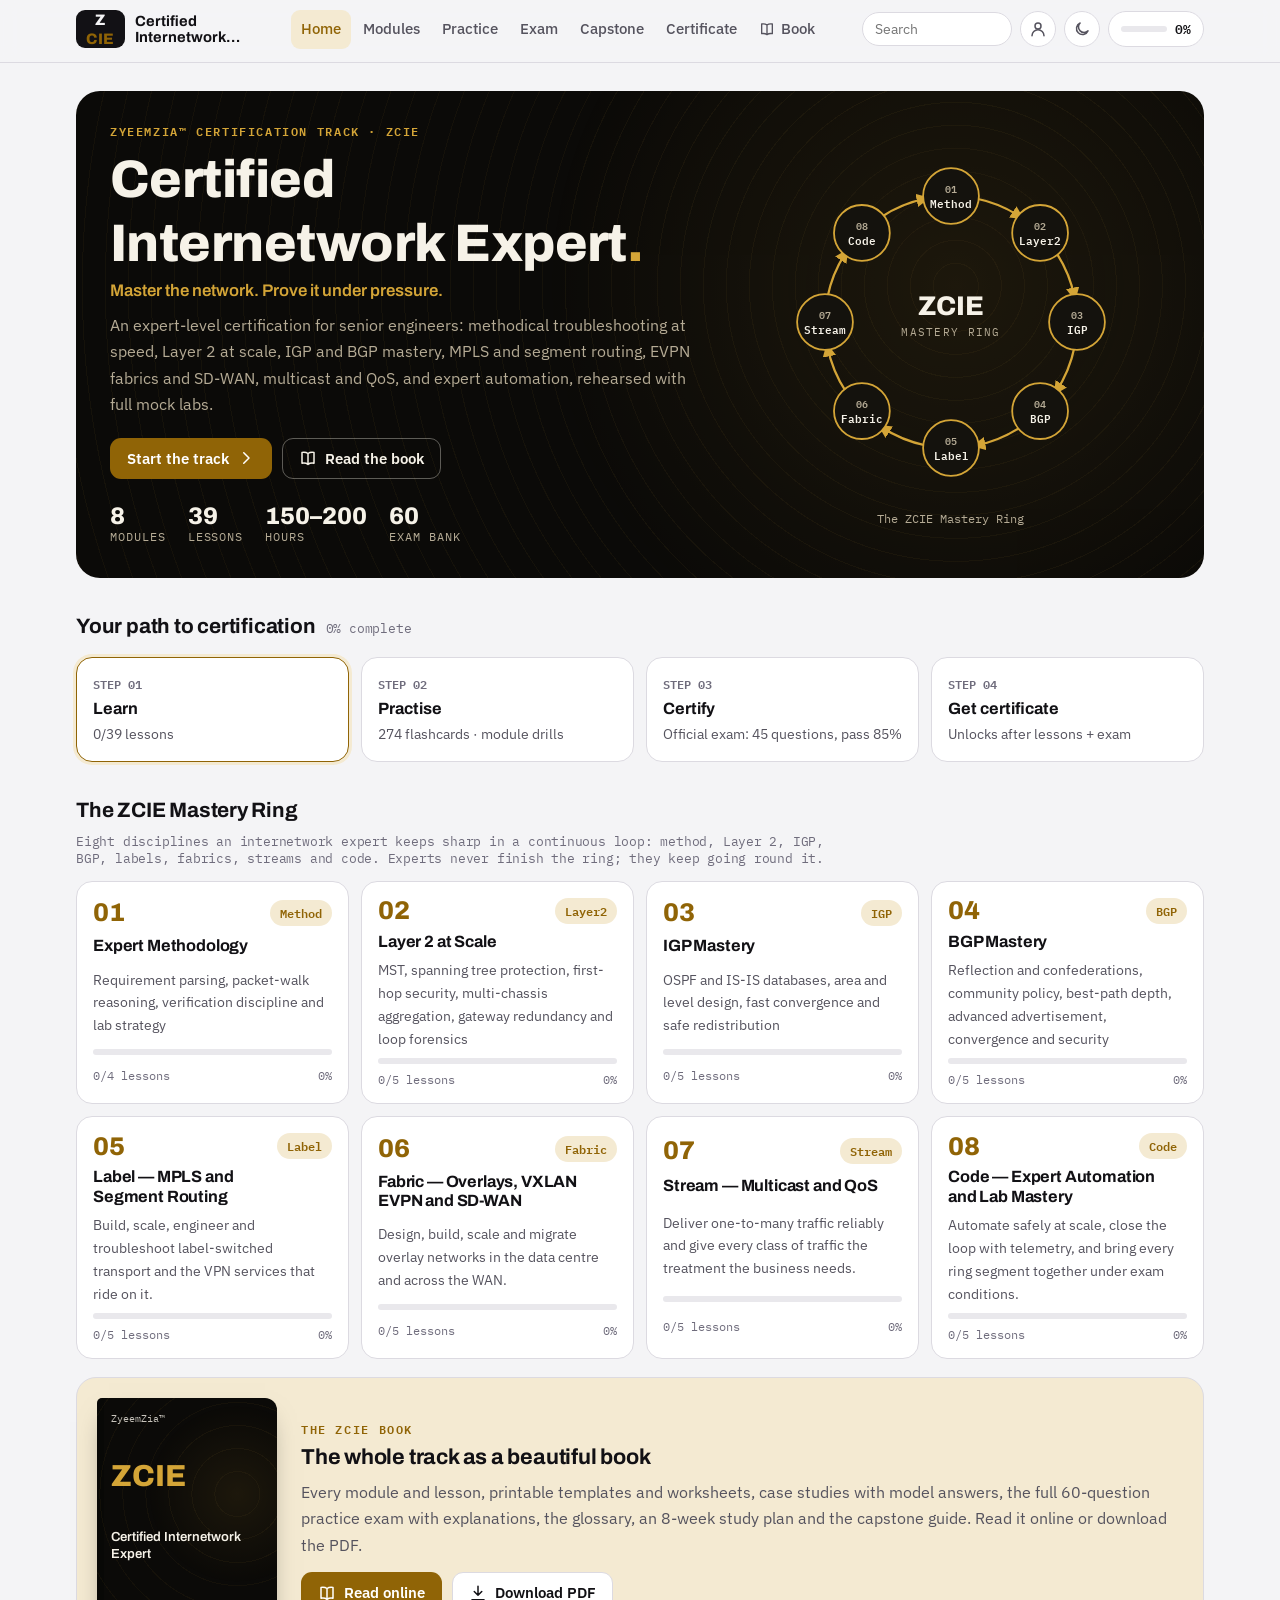
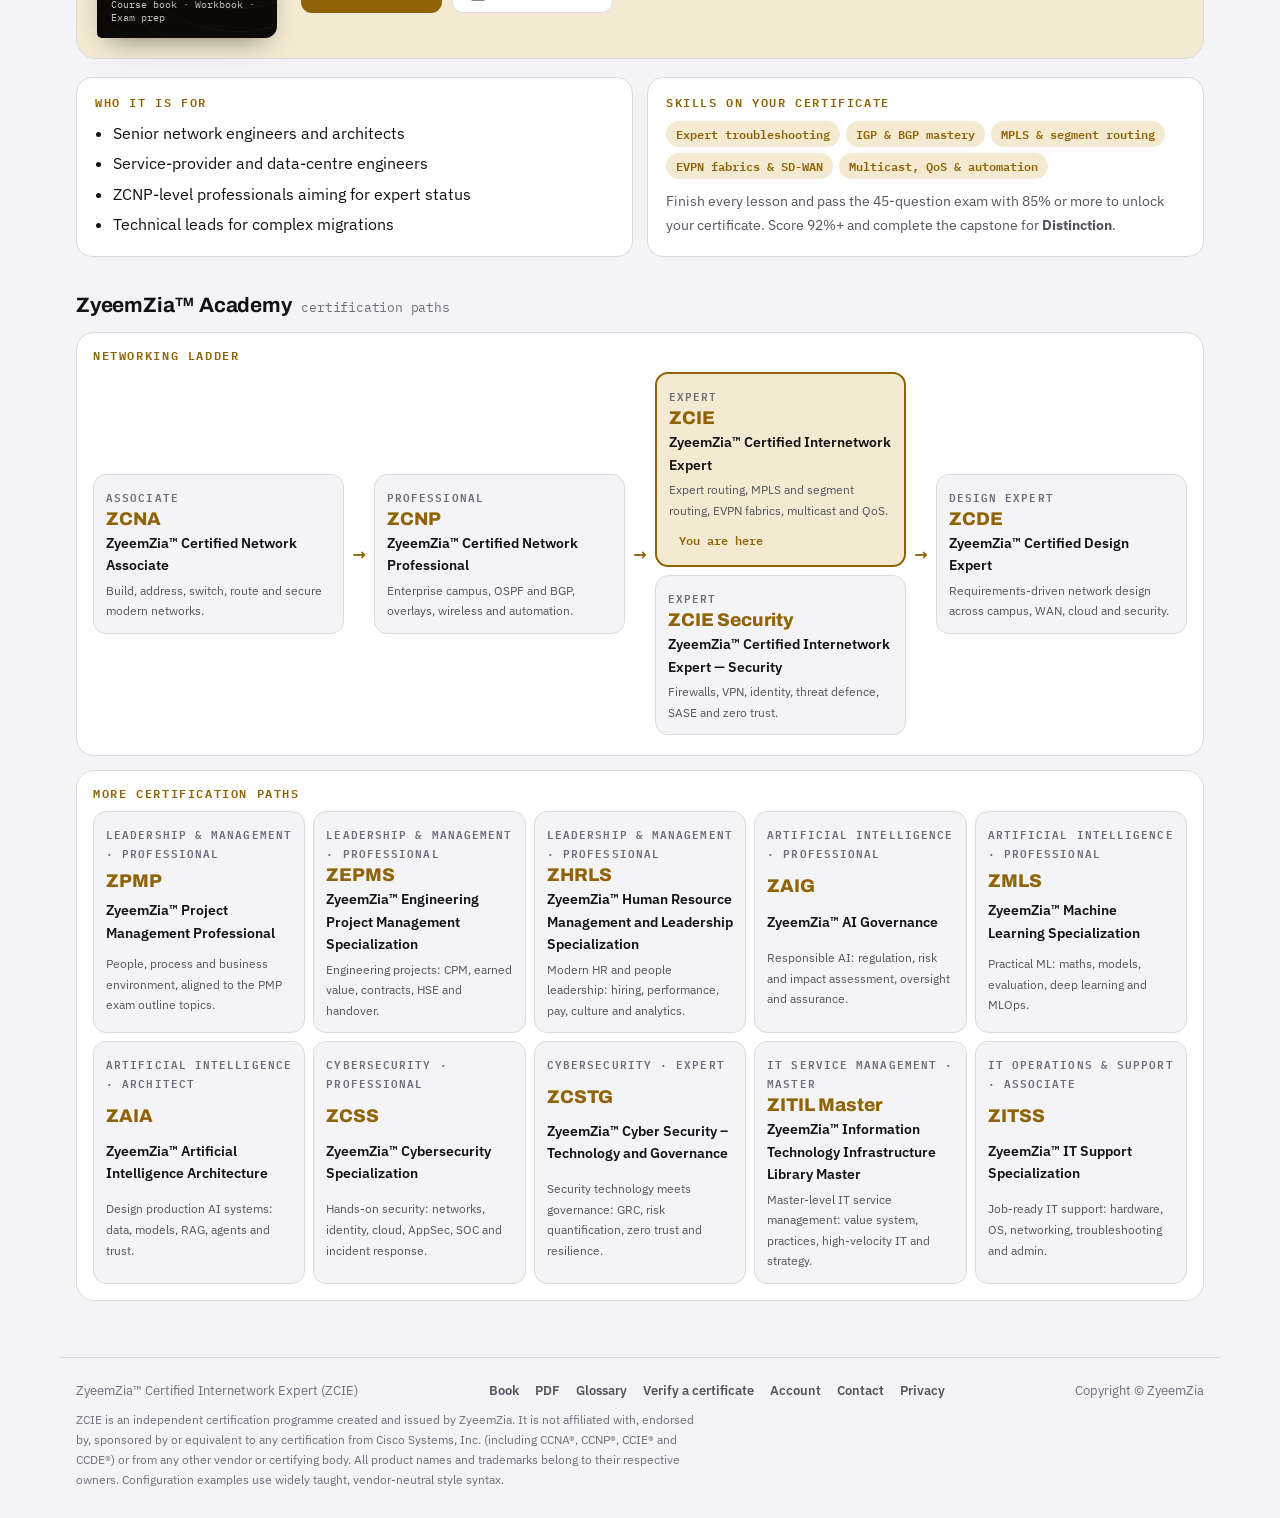
==== index.html @ 52023466 "2026 content refresh: diagrams in lessons and book, key takeaways, faster pages Up-to-date content a" ====
<!doctype html>
<html lang="en">
<head>
<meta charset="utf-8">
<meta name="viewport" content="width=device-width, initial-scale=1, viewport-fit=cover">
<title>ZyeemZia™ Certified Internetwork Expert (ZCIE)</title>
<meta name="description" content="ZyeemZia™ Certified Internetwork Expert (ZCIE): expert-level routing and switching, IGP and BGP mastery, MPLS and segment routing, VXLAN EVPN and SD-WAN, multicast, QoS and automation. Free online course, smart book and certificate. Independent programme, not affiliated with Cisco.">
<meta name="author" content="ZyeemZia">
<meta name="theme-color" content="#0b0a08">
<link rel="icon" href="favicon.svg" type="image/svg+xml">
<link rel="canonical" href="https://zcie.zyeemzia.com/">
<meta property="og:type" content="website">
<meta property="og:site_name" content="ZyeemZia™ Certification Tracks">
<meta property="og:title" content="ZyeemZia™ Certified Internetwork Expert (ZCIE)">
<meta property="og:description" content="ZyeemZia™ Certified Internetwork Expert (ZCIE): expert-level routing and switching, IGP and BGP mastery, MPLS and segment routing, VXLAN EVPN and SD-WAN, multicast, QoS and automation. Free online course, smart book and certificate. Independent programme, not affiliated with Cisco.">
<meta property="og:url" content="https://zcie.zyeemzia.com/">
<meta property="og:image" content="https://zcie.zyeemzia.com/og-image.png">
<meta property="og:image:width" content="1200">
<meta property="og:image:height" content="630">
<meta name="twitter:card" content="summary_large_image">
<meta name="twitter:image" content="https://zcie.zyeemzia.com/og-image.png">
<script>try{var z=JSON.parse(localStorage.getItem("zcie.v1")||"{}").theme;if(z==="dark"||z==="light")document.documentElement.setAttribute("data-theme",z)}catch(e){}</script>
<link rel="stylesheet" href="fonts.css?v=66d4b9ed12">
<link rel="stylesheet" href="theme.css?v=234f213d55">
<link rel="preload" href="fonts/IBMPlexSans-400-latin-a68a20.woff2" as="font" type="font/woff2" crossorigin>
<link rel="preload" href="fonts/Archivo-600-latin-79dc5e.woff2" as="font" type="font/woff2" crossorigin>
<link rel="stylesheet" href="app.css?v=385b0e401c">
</head>
<body>
<header class="topbar">
  <div class="topbar-in">
    <a class="brand" href="#home" aria-label="ZCIE home"><span class="brand-mark">Z<i>CIE</i></span><span class="brand-text"><b>Certified Internetwork Expert</b><small>ZyeemZia™ Certification Track</small></span></a>
    <nav class="mainnav" id="mainnav" aria-label="Main"></nav>
    <div class="top-tools">
      <form class="search" id="searchForm" role="search"><input id="searchInput" type="search" placeholder="Search" aria-label="Search lessons and terms"></form>
      <a class="icon-btn search-icon" href="#search/" aria-label="Search"><svg viewBox="0 0 24 24" fill="none" stroke="currentColor" stroke-width="2" stroke-linecap="round" aria-hidden="true"><circle cx="11" cy="11" r="7"/><path d="M20 20l-4-4"/></svg></a>
      <a class="icon-btn" id="acctBtn" href="#account" aria-label="Sign in"></a>
      <button class="icon-btn" id="themeBtn" type="button" aria-label="Toggle dark mode"></button>
      <a class="prog-chip" id="progChip" href="#settings" aria-label="Your progress"></a>
    </div>
  </div>
  <div class="read-bar" id="readBar"></div>
</header>
<main id="view" class="view" tabindex="-1"><div class="boot" aria-label="Loading the course"><i></i><i></i><i></i></div></main>
<footer class="site-foot">
  <div class="row"><span>ZyeemZia™ Certified Internetwork Expert (ZCIE)</span><span style="display:flex;gap:16px;flex-wrap:wrap"><a href="book.html" target="_blank" rel="noopener">Book</a><a href="ZCIE-Book.pdf" download>PDF</a><a href="#glossary">Glossary</a><a href="#verify/">Verify a certificate</a><a href="#account">Account</a><a href="#contact">Contact</a><a href="privacy.html">Privacy</a></span><span>Copyright © ZyeemZia</span></div>
  <p class="disc" id="disc"></p>
</footer>
<nav class="tabbar" id="tabbar" aria-label="Main mobile"></nav>
<div class="toast" id="toast" role="status" aria-live="polite" hidden></div>
<script defer src="core.js?v=756f940ff2"></script>
<script defer src="figures.js?v=d0575e00c2"></script>
<script defer src="family.js?v=7f5398b318"></script>
<script defer src="data/track.js?v=3b67f5b232"></script>
<script defer src="data/m1-4.js?v=d1ac84adf8"></script>
<script defer src="data/m5-8.js?v=00805bebb1"></script>
<script defer src="app.js?v=317a90ee0c"></script>
</body>
</html>
---- fonts.css ----
/* Bundled Google Fonts (SIL Open Font License) for offline use and PDF printing */
@font-face {
  font-family: 'Archivo';
  font-style: normal;
  font-weight: 600;
  font-stretch: 100%;
  font-display: swap;
  src: url(fonts/Archivo-600-latin-ext-20ba07.woff2) format('woff2');
  unicode-range: U+0100-02BA, U+02BD-02C5, U+02C7-02CC, U+02CE-02D7, U+02DD-02FF, U+0304, U+0308, U+0329, U+1D00-1DBF, U+1E00-1E9F, U+1EF2-1EFF, U+2020, U+20A0-20AB, U+20AD-20C4, U+2113, U+2C60-2C7F, U+A720-A7FF;
}
@font-face {
  font-family: 'Archivo';
  font-style: normal;
  font-weight: 600;
  font-stretch: 100%;
  font-display: swap;
  src: url(fonts/Archivo-600-latin-79dc5e.woff2) format('woff2');
  unicode-range: U+0000-00FF, U+0131, U+0152-0153, U+02BB-02BC, U+02C6, U+02DA, U+02DC, U+0304, U+0308, U+0329, U+2000-206F, U+20AC, U+2122, U+2191, U+2193, U+2212, U+2215, U+FEFF, U+FFFD;
}
@font-face {
  font-family: 'Archivo';
  font-style: normal;
  font-weight: 700;
  font-stretch: 100%;
  font-display: swap;
  src: url(fonts/Archivo-600-latin-ext-20ba07.woff2) format('woff2');
  unicode-range: U+0100-02BA, U+02BD-02C5, U+02C7-02CC, U+02CE-02D7, U+02DD-02FF, U+0304, U+0308, U+0329, U+1D00-1DBF, U+1E00-1E9F, U+1EF2-1EFF, U+2020, U+20A0-20AB, U+20AD-20C4, U+2113, U+2C60-2C7F, U+A720-A7FF;
}
@font-face {
  font-family: 'Archivo';
  font-style: normal;
  font-weight: 700;
  font-stretch: 100%;
  font-display: swap;
  src: url(fonts/Archivo-600-latin-79dc5e.woff2) format('woff2');
  unicode-range: U+0000-00FF, U+0131, U+0152-0153, U+02BB-02BC, U+02C6, U+02DA, U+02DC, U+0304, U+0308, U+0329, U+2000-206F, U+20AC, U+2122, U+2191, U+2193, U+2212, U+2215, U+FEFF, U+FFFD;
}
@font-face {
  font-family: 'Archivo';
  font-style: normal;
  font-weight: 800;
  font-stretch: 100%;
  font-display: swap;
  src: url(fonts/Archivo-600-latin-ext-20ba07.woff2) format('woff2');
  unicode-range: U+0100-02BA, U+02BD-02C5, U+02C7-02CC, U+02CE-02D7, U+02DD-02FF, U+0304, U+0308, U+0329, U+1D00-1DBF, U+1E00-1E9F, U+1EF2-1EFF, U+2020, U+20A0-20AB, U+20AD-20C4, U+2113, U+2C60-2C7F, U+A720-A7FF;
}
@font-face {
  font-family: 'Archivo';
  font-style: normal;
  font-weight: 800;
  font-stretch: 100%;
  font-display: swap;
  src: url(fonts/Archivo-600-latin-79dc5e.woff2) format('woff2');
  unicode-range: U+0000-00FF, U+0131, U+0152-0153, U+02BB-02BC, U+02C6, U+02DA, U+02DC, U+0304, U+0308, U+0329, U+2000-206F, U+20AC, U+2122, U+2191, U+2193, U+2212, U+2215, U+FEFF, U+FFFD;
}
@font-face {
  font-family: 'IBM Plex Mono';
  font-style: normal;
  font-weight: 400;
  font-display: swap;
  src: url(fonts/IBMPlexMono-400-latin-ext-7f25d9.woff2) format('woff2');
  unicode-range: U+0100-02BA, U+02BD-02C5, U+02C7-02CC, U+02CE-02D7, U+02DD-02FF, U+0304, U+0308, U+0329, U+1D00-1DBF, U+1E00-1E9F, U+1EF2-1EFF, U+2020, U+20A0-20AB, U+20AD-20C4, U+2113, U+2C60-2C7F, U+A720-A7FF;
}
@font-face {
  font-family: 'IBM Plex Mono';
  font-style: normal;
  font-weight: 400;
  font-display: swap;
  src: url(fonts/IBMPlexMono-400-latin-d196e8.woff2) format('woff2');
  unicode-range: U+0000-00FF, U+0131, U+0152-0153, U+02BB-02BC, U+02C6, U+02DA, U+02DC, U+0304, U+0308, U+0329, U+2000-206F, U+20AC, U+2122, U+2191, U+2193, U+2212, U+2215, U+FEFF, U+FFFD;
}
@font-face {
  font-family: 'IBM Plex Mono';
  font-style: normal;
  font-weight: 600;
  font-display: swap;
  src: url(fonts/IBMPlexMono-600-latin-ext-bf8910.woff2) format('woff2');
  unicode-range: U+0100-02BA, U+02BD-02C5, U+02C7-02CC, U+02CE-02D7, U+02DD-02FF, U+0304, U+0308, U+0329, U+1D00-1DBF, U+1E00-1E9F, U+1EF2-1EFF, U+2020, U+20A0-20AB, U+20AD-20C4, U+2113, U+2C60-2C7F, U+A720-A7FF;
}
@font-face {
  font-family: 'IBM Plex Mono';
  font-style: normal;
  font-weight: 600;
  font-display: swap;
  src: url(fonts/IBMPlexMono-600-latin-9b8270.woff2) format('woff2');
  unicode-range: U+0000-00FF, U+0131, U+0152-0153, U+02BB-02BC, U+02C6, U+02DA, U+02DC, U+0304, U+0308, U+0329, U+2000-206F, U+20AC, U+2122, U+2191, U+2193, U+2212, U+2215, U+FEFF, U+FFFD;
}
@font-face {
  font-family: 'IBM Plex Sans';
  font-style: italic;
  font-weight: 400;
  font-stretch: 100%;
  font-display: swap;
  src: url(fonts/IBMPlexSans-400i-latin-ext-77f5d9.woff2) format('woff2');
  unicode-range: U+0100-02BA, U+02BD-02C5, U+02C7-02CC, U+02CE-02D7, U+02DD-02FF, U+0304, U+0308, U+0329, U+1D00-1DBF, U+1E00-1E9F, U+1EF2-1EFF, U+2020, U+20A0-20AB, U+20AD-20C4, U+2113, U+2C60-2C7F, U+A720-A7FF;
}
@font-face {
  font-family: 'IBM Plex Sans';
  font-style: italic;
  font-weight: 400;
  font-stretch: 100%;
  font-display: swap;
  src: url(fonts/IBMPlexSans-400i-latin-46a3d9.woff2) format('woff2');
  unicode-range: U+0000-00FF, U+0131, U+0152-0153, U+02BB-02BC, U+02C6, U+02DA, U+02DC, U+0304, U+0308, U+0329, U+2000-206F, U+20AC, U+2122, U+2191, U+2193, U+2212, U+2215, U+FEFF, U+FFFD;
}
@font-face {
  font-family: 'IBM Plex Sans';
  font-style: normal;
  font-weight: 400;
  font-stretch: 100%;
  font-display: swap;
  src: url(fonts/IBMPlexSans-400-latin-ext-71c30c.woff2) format('woff2');
  unicode-range: U+0100-02BA, U+02BD-02C5, U+02C7-02CC, U+02CE-02D7, U+02DD-02FF, U+0304, U+0308, U+0329, U+1D00-1DBF, U+1E00-1E9F, U+1EF2-1EFF, U+2020, U+20A0-20AB, U+20AD-20C4, U+2113, U+2C60-2C7F, U+A720-A7FF;
}
@font-face {
  font-family: 'IBM Plex Sans';
  font-style: normal;
  font-weight: 400;
  font-stretch: 100%;
  font-display: swap;
  src: url(fonts/IBMPlexSans-400-latin-a68a20.woff2) format('woff2');
  unicode-range: U+0000-00FF, U+0131, U+0152-0153, U+02BB-02BC, U+02C6, U+02DA, U+02DC, U+0304, U+0308, U+0329, U+2000-206F, U+20AC, U+2122, U+2191, U+2193, U+2212, U+2215, U+FEFF, U+FFFD;
}
@font-face {
  font-family: 'IBM Plex Sans';
  font-style: normal;
  font-weight: 500;
  font-stretch: 100%;
  font-display: swap;
  src: url(fonts/IBMPlexSans-400-latin-ext-71c30c.woff2) format('woff2');
  unicode-range: U+0100-02BA, U+02BD-02C5, U+02C7-02CC, U+02CE-02D7, U+02DD-02FF, U+0304, U+0308, U+0329, U+1D00-1DBF, U+1E00-1E9F, U+1EF2-1EFF, U+2020, U+20A0-20AB, U+20AD-20C4, U+2113, U+2C60-2C7F, U+A720-A7FF;
}
@font-face {
  font-family: 'IBM Plex Sans';
  font-style: normal;
  font-weight: 500;
  font-stretch: 100%;
  font-display: swap;
  src: url(fonts/IBMPlexSans-400-latin-a68a20.woff2) format('woff2');
  unicode-range: U+0000-00FF, U+0131, U+0152-0153, U+02BB-02BC, U+02C6, U+02DA, U+02DC, U+0304, U+0308, U+0329, U+2000-206F, U+20AC, U+2122, U+2191, U+2193, U+2212, U+2215, U+FEFF, U+FFFD;
}
@font-face {
  font-family: 'IBM Plex Sans';
  font-style: normal;
  font-weight: 600;
  font-stretch: 100%;
  font-display: swap;
  src: url(fonts/IBMPlexSans-400-latin-ext-71c30c.woff2) format('woff2');
  unicode-range: U+0100-02BA, U+02BD-02C5, U+02C7-02CC, U+02CE-02D7, U+02DD-02FF, U+0304, U+0308, U+0329, U+1D00-1DBF, U+1E00-1E9F, U+1EF2-1EFF, U+2020, U+20A0-20AB, U+20AD-20C4, U+2113, U+2C60-2C7F, U+A720-A7FF;
}
@font-face {
  font-family: 'IBM Plex Sans';
  font-style: normal;
  font-weight: 600;
  font-stretch: 100%;
  font-display: swap;
  src: url(fonts/IBMPlexSans-400-latin-a68a20.woff2) format('woff2');
  unicode-range: U+0000-00FF, U+0131, U+0152-0153, U+02BB-02BC, U+02C6, U+02DA, U+02DC, U+0304, U+0308, U+0329, U+2000-206F, U+20AC, U+2122, U+2191, U+2193, U+2212, U+2215, U+FEFF, U+FFFD;
}
@font-face {
  font-family: 'IBM Plex Sans';
  font-style: normal;
  font-weight: 700;
  font-stretch: 100%;
  font-display: swap;
  src: url(fonts/IBMPlexSans-400-latin-ext-71c30c.woff2) format('woff2');
  unicode-range: U+0100-02BA, U+02BD-02C5, U+02C7-02CC, U+02CE-02D7, U+02DD-02FF, U+0304, U+0308, U+0329, U+1D00-1DBF, U+1E00-1E9F, U+1EF2-1EFF, U+2020, U+20A0-20AB, U+20AD-20C4, U+2113, U+2C60-2C7F, U+A720-A7FF;
}
@font-face {
  font-family: 'IBM Plex Sans';
  font-style: normal;
  font-weight: 700;
  font-stretch: 100%;
  font-display: swap;
  src: url(fonts/IBMPlexSans-400-latin-a68a20.woff2) format('woff2');
  unicode-range: U+0000-00FF, U+0131, U+0152-0153, U+02BB-02BC, U+02C6, U+02DA, U+02DC, U+0304, U+0308, U+0329, U+2000-206F, U+20AC, U+2122, U+2191, U+2193, U+2212, U+2215, U+FEFF, U+FFFD;
}
@font-face {
  font-family: 'Sora';
  font-style: normal;
  font-weight: 500;
  font-display: swap;
  src: url(fonts/Sora-500-latin-ext-f9e5e3.woff2) format('woff2');
  unicode-range: U+0100-02BA, U+02BD-02C5, U+02C7-02CC, U+02CE-02D7, U+02DD-02FF, U+0304, U+0308, U+0329, U+1D00-1DBF, U+1E00-1E9F, U+1EF2-1EFF, U+2020, U+20A0-20AB, U+20AD-20C4, U+2113, U+2C60-2C7F, U+A720-A7FF;
}
@font-face {
  font-family: 'Sora';
  font-style: normal;
  font-weight: 500;
  font-display: swap;
  src: url(fonts/Sora-500-latin-4fa0aa.woff2) format('woff2');
  unicode-range: U+0000-00FF, U+0131, U+0152-0153, U+02BB-02BC, U+02C6, U+02DA, U+02DC, U+0304, U+0308, U+0329, U+2000-206F, U+20AC, U+2122, U+2191, U+2193, U+2212, U+2215, U+FEFF, U+FFFD;
}
@font-face {
  font-family: 'Sora';
  font-style: normal;
  font-weight: 600;
  font-display: swap;
  src: url(fonts/Sora-500-latin-ext-f9e5e3.woff2) format('woff2');
  unicode-range: U+0100-02BA, U+02BD-02C5, U+02C7-02CC, U+02CE-02D7, U+02DD-02FF, U+0304, U+0308, U+0329, U+1D00-1DBF, U+1E00-1E9F, U+1EF2-1EFF, U+2020, U+20A0-20AB, U+20AD-20C4, U+2113, U+2C60-2C7F, U+A720-A7FF;
}
@font-face {
  font-family: 'Sora';
  font-style: normal;
  font-weight: 600;
  font-display: swap;
  src: url(fonts/Sora-500-latin-4fa0aa.woff2) format('woff2');
  unicode-range: U+0000-00FF, U+0131, U+0152-0153, U+02BB-02BC, U+02C6, U+02DA, U+02DC, U+0304, U+0308, U+0329, U+2000-206F, U+20AC, U+2122, U+2191, U+2193, U+2212, U+2215, U+FEFF, U+FFFD;
}
@font-face {
  font-family: 'Sora';
  font-style: normal;
  font-weight: 700;
  font-display: swap;
  src: url(fonts/Sora-500-latin-ext-f9e5e3.woff2) format('woff2');
  unicode-range: U+0100-02BA, U+02BD-02C5, U+02C7-02CC, U+02CE-02D7, U+02DD-02FF, U+0304, U+0308, U+0329, U+1D00-1DBF, U+1E00-1E9F, U+1EF2-1EFF, U+2020, U+20A0-20AB, U+20AD-20C4, U+2113, U+2C60-2C7F, U+A720-A7FF;
}
@font-face {
  font-family: 'Sora';
  font-style: normal;
  font-weight: 700;
  font-display: swap;
  src: url(fonts/Sora-500-latin-4fa0aa.woff2) format('woff2');
  unicode-range: U+0000-00FF, U+0131, U+0152-0153, U+02BB-02BC, U+02C6, U+02DA, U+02DC, U+0304, U+0308, U+0329, U+2000-206F, U+20AC, U+2122, U+2191, U+2193, U+2212, U+2215, U+FEFF, U+FFFD;
}
@font-face {
  font-family: 'Sora';
  font-style: normal;
  font-weight: 800;
  font-display: swap;
  src: url(fonts/Sora-500-latin-ext-f9e5e3.woff2) format('woff2');
  unicode-range: U+0100-02BA, U+02BD-02C5, U+02C7-02CC, U+02CE-02D7, U+02DD-02FF, U+0304, U+0308, U+0329, U+1D00-1DBF, U+1E00-1E9F, U+1EF2-1EFF, U+2020, U+20A0-20AB, U+20AD-20C4, U+2113, U+2C60-2C7F, U+A720-A7FF;
}
@font-face {
  font-family: 'Sora';
  font-style: normal;
  font-weight: 800;
  font-display: swap;
  src: url(fonts/Sora-500-latin-4fa0aa.woff2) format('woff2');
  unicode-range: U+0000-00FF, U+0131, U+0152-0153, U+02BB-02BC, U+02C6, U+02DA, U+02DC, U+0304, U+0308, U+0329, U+2000-206F, U+20AC, U+2122, U+2191, U+2193, U+2212, U+2215, U+FEFF, U+FFFD;
}
---- theme.css ----
/* ZCIE — "expert": black and gold; concentric precision-ring motif. */
:root {
  --bg: #f4f4f6; --surface: #ffffff; --surface-2: #e9e8ec; --ink: #121115; --ink-2: #55535e; --ink-3: #6f6c7c; --line: #dcdae1;
  --accent: #906406; --accent-ink: #ffffff; --accent-soft: #f4ead2; --accent-2: #3d4a6b; --accent-2-soft: #e3e7f0;
  --good: #1d7a4b; --good-soft: #dcf1e4; --bad: #b42a2a; --bad-soft: #f9e2e0; --warn: #b77800; --warn-soft: #fbefd3; --on-status: #ffffff;
  --hero-bg: #0b0a08; --hero-ink: #f6f2e8; --hero-ink-2: #b5ab95; --hero-accent: #d4a537;
  --motif: repeating-radial-gradient(circle at 78% 40%, transparent 0 22px, rgba(212,165,55,.10) 22px 23px), radial-gradient(circle at 78% 40%, rgba(212,165,55,.18), transparent 45%);
  --sg-line: #3a3326; --sg-accent: #d4a537; --sg-accent-2: #e9d9a6; --sg-node: #14120d; --sg-ink: #f6f2e8; --sg-ink-2: #b5ab95;
  --f-display: "Archivo", "IBM Plex Sans", "Segoe UI", sans-serif; --f-body: "IBM Plex Sans", "Segoe UI", system-ui, sans-serif; --f-mono: "IBM Plex Mono", Consolas, monospace;
  --radius: 16px;
}
@media (prefers-color-scheme: dark) {
  :root:not([data-theme="light"]) {
  --bg: #09090b; --surface: #121115; --surface-2: #1b1a20; --ink: #efedf3; --ink-2: #aeabb8; --ink-3: #7f7c8c; --line: #2a2830;
  --accent: #d4a537; --accent-ink: #1a1203; --accent-soft: #33280f; --accent-2: #9aa7c7; --accent-2-soft: #1c2130;
  --good: #5bd39a; --good-soft: #10301f; --bad: #ff7a7a; --bad-soft: #3a1616; --warn: #f2b84c; --warn-soft: #3a2c10; --on-status: #09090b;
  color-scheme: dark;
  }
}
:root[data-theme="dark"] {
  --bg: #09090b; --surface: #121115; --surface-2: #1b1a20; --ink: #efedf3; --ink-2: #aeabb8; --ink-3: #7f7c8c; --line: #2a2830;
  --accent: #d4a537; --accent-ink: #1a1203; --accent-soft: #33280f; --accent-2: #9aa7c7; --accent-2-soft: #1c2130;
  --good: #5bd39a; --good-soft: #10301f; --bad: #ff7a7a; --bad-soft: #3a1616; --warn: #f2b84c; --warn-soft: #3a2c10; --on-status: #09090b;
  color-scheme: dark;
}
---- app.css ----
/* ZyeemZia certification engine — site styles. Colours and faces come from theme.css (per track). */
* { box-sizing: border-box; }
[hidden] { display: none !important; }
html { -webkit-text-size-adjust: 100%; }
body { margin: 0; background: var(--bg); color: var(--ink); font: 16px/1.65 var(--f-body); }
a { color: var(--accent); }
button { font: inherit; color: inherit; }
:focus-visible { outline: 3px solid var(--accent-2); outline-offset: 2px; border-radius: 6px; }
h1, h2, h3, h4 { margin: 0; line-height: 1.2; text-wrap: balance; font-family: var(--f-display); letter-spacing: -.01em; }
p { margin: 0; }
code { font: .9em var(--f-mono); background: var(--surface-2); padding: 1px 6px; border-radius: 5px; }
.muted { color: var(--ink-2); }
.eyebrow { font: 600 .72rem/1.2 var(--f-mono); letter-spacing: .14em; text-transform: uppercase; color: var(--accent); }

/* ---------- chrome ---------- */
.topbar { position: sticky; top: 0; padding-top: env(safe-area-inset-top, 0px); z-index: 30; background: color-mix(in srgb, var(--bg) 88%, transparent); backdrop-filter: blur(10px) saturate(1.3); -webkit-backdrop-filter: blur(10px) saturate(1.3); border-bottom: 1px solid var(--line); }
.topbar-in { max-width: 1160px; margin: 0 auto; display: flex; align-items: center; gap: 16px; padding-block: 10px; padding-left: max(16px, env(safe-area-inset-left, 0px)); padding-right: max(16px, env(safe-area-inset-right, 0px)); }
.brand { display: flex; align-items: center; gap: 10px; text-decoration: none; color: var(--ink); flex-shrink: 0; }
.brand-mark { height: 38px; padding: 0 10px; display: grid; place-items: center; background: var(--ink); color: var(--bg); font: 800 .95rem var(--f-display); letter-spacing: .04em; border-radius: 9px; }
.brand-mark i { font-style: normal; color: var(--accent); }
.brand-text { display: flex; flex-direction: column; line-height: 1.15; }
.brand-text b { font: 700 .92rem var(--f-display); }
.brand-text small { font: 500 .7rem var(--f-mono); color: var(--ink-2); letter-spacing: .04em; }
.mainnav { display: flex; gap: 2px; margin-left: 8px; }
.mainnav a { text-decoration: none; color: var(--ink-2); padding: 7px 10px; border-radius: 9px; font-weight: 500; font-size: .93rem; white-space: nowrap; display: inline-flex; gap: 6px; align-items: center; }
.mainnav a:hover { background: var(--surface-2); color: var(--ink); }
.mainnav a[aria-current="page"] { color: var(--accent); background: var(--accent-soft); }
.mainnav svg { width: 16px; height: 16px; }
.top-tools { margin-left: auto; display: flex; gap: 8px; align-items: center; }
.icon-btn { width: 36px; height: 36px; border-radius: 50%; border: 1px solid var(--line); background: var(--surface); display: grid; place-items: center; cursor: pointer; color: var(--ink-2); }
.icon-btn svg, .btn svg, .tabbar svg { width: 18px; height: 18px; }
.prog-chip { display: inline-flex; align-items: center; gap: 8px; text-decoration: none; color: var(--ink); font: 600 .82rem var(--f-mono); background: var(--surface); border: 1px solid var(--line); padding: 6px 12px; border-radius: 999px; font-variant-numeric: tabular-nums; white-space: nowrap; }
.prog-chip i { width: 46px; height: 6px; border-radius: 9px; background: var(--surface-2); overflow: hidden; display: inline-block; }
.prog-chip i b { display: block; height: 100%; background: var(--accent); }
.read-bar { height: 3px; width: 100%; background: var(--accent); transform: scaleX(0); transform-origin: 0 50%; transition: transform .15s; }
.tabbar { display: none; }
.view { max-width: 1160px; margin: 0 auto; outline: none; padding-block: 28px 56px; padding-left: max(16px, env(safe-area-inset-left, 0px)); padding-right: max(16px, env(safe-area-inset-right, 0px)); }
.site-foot { max-width: 1160px; margin: 0 auto; padding-block: 22px 28px; padding-left: max(16px, env(safe-area-inset-left, 0px)); padding-right: max(16px, env(safe-area-inset-right, 0px)); border-top: 1px solid var(--line); color: var(--ink-3); font-size: .82rem; display: grid; gap: 8px; }
.site-foot .row { display: flex; gap: 8px 18px; flex-wrap: wrap; justify-content: space-between; }
.site-foot a { color: var(--ink-2); text-decoration: none; font-weight: 600; }
.site-foot .disc { font-size: .76rem; max-width: 90ch; }

/* ---------- common ---------- */
.btn { display: inline-flex; align-items: center; justify-content: center; gap: 8px; border: 1px solid var(--line); background: var(--surface); color: var(--ink); padding: 10px 16px; border-radius: 11px; cursor: pointer; font-weight: 600; text-decoration: none; font-size: .95rem; line-height: 1.25; }
.btn:hover { border-color: var(--ink-3); }
.btn-primary { background: var(--accent); color: var(--accent-ink); border-color: transparent; }
.btn-primary:hover { filter: brightness(1.07); border-color: transparent; }
.btn-dark { background: var(--ink); color: var(--bg); border-color: transparent; }
.btn-ghost { background: none; border-color: transparent; color: var(--ink-2); }
.btn-sm { padding: 6px 11px; font-size: .85rem; border-radius: 9px; }
.btn[disabled] { opacity: .45; cursor: not-allowed; }
.chip { display: inline-flex; align-items: center; gap: 5px; padding: 3px 10px; border-radius: 999px; font: 600 .76rem var(--f-mono); background: var(--surface-2); color: var(--ink-2); white-space: nowrap; }
.chip.ok { background: var(--good-soft); color: var(--good); }
.chip.acc { background: var(--accent-soft); color: var(--accent); }
.chips { display: flex; flex-wrap: wrap; gap: 6px; }
.card { background: var(--surface); border: 1px solid var(--line); border-radius: var(--radius); }
.page-head { display: grid; gap: 6px; margin-bottom: 22px; }
.page-title { font-size: clamp(1.7rem, 3.4vw, 2.4rem); }
.section-title { font-size: 1.3rem; margin: 36px 0 14px; display: flex; align-items: baseline; gap: 10px; flex-wrap: wrap; }
.section-title small { font: 500 .8rem var(--f-mono); color: var(--ink-3); }
.bar { height: 6px; border-radius: 9px; background: var(--surface-2); overflow: hidden; }
.bar > i { display: block; height: 100%; background: var(--accent); }
.empty { text-align: center; padding: 48px 20px; color: var(--ink-2); border: 1px dashed var(--line); border-radius: 18px; }

/* ---------- home ---------- */
.hero { position: relative; overflow: hidden; display: grid; grid-template-columns: minmax(0, 1.15fr) minmax(0, .85fr); gap: 28px; align-items: center; padding: 34px; border-radius: 24px; background: var(--hero-bg); color: var(--hero-ink); }
.hero .motif { position: absolute; inset: 0; pointer-events: none; opacity: .5; background: var(--motif); }
.hero > *:not(.motif) { position: relative; min-width: 0; }
.hero .eyebrow { color: var(--hero-accent); }
.hero h1 { font-size: clamp(2rem, 4.6vw, 3.3rem); font-weight: 800; margin: 10px 0 6px; color: var(--hero-ink); }
.hero h1 span { color: var(--hero-accent); }
.hero .tag { font: 600 1.05rem var(--f-display); color: var(--hero-accent); }
.hero .lead { color: var(--hero-ink-2); max-width: 58ch; margin-top: 12px; }
.hero-actions { display: flex; gap: 10px; flex-wrap: wrap; margin-top: 20px; }
.hero .btn:not(.btn-primary) { background: transparent; color: var(--hero-ink); border-color: color-mix(in srgb, var(--hero-ink) 35%, transparent); }
.hero-stats { display: flex; gap: 22px; flex-wrap: wrap; margin-top: 24px; }
.hero-stats div { display: grid; }
.hero-stats b { font: 800 1.5rem var(--f-display); color: var(--hero-ink); font-variant-numeric: tabular-nums; }
.hero-stats span { font: 500 .74rem var(--f-mono); color: var(--hero-ink-2); text-transform: uppercase; letter-spacing: .08em; }
.hero-sig { display: grid; justify-items: center; gap: 8px; }
.hero-sig .sg { width: 100%; max-width: 360px; height: auto; }
.hero-sig figcaption { font: 500 .78rem var(--f-mono); color: var(--hero-ink-2); text-align: center; }

.path { display: grid; grid-template-columns: repeat(4, minmax(0, 1fr)); gap: 12px; margin-top: 18px; }
.path-step { padding: 16px; border-radius: 16px; background: var(--surface); border: 1px solid var(--line); display: grid; gap: 6px; position: relative; }
.path-step .n { font: 700 .74rem var(--f-mono); color: var(--ink-3); }
.path-step b { font: 700 1.02rem var(--f-display); }
.path-step small { color: var(--ink-2); font-size: .85rem; }
.path-step.done { border-color: var(--good); }
.path-step.done .n { color: var(--good); }
.path-step.now { border-color: var(--accent); box-shadow: 0 0 0 3px var(--accent-soft); }

.mod-grid { display: grid; grid-template-columns: repeat(4, minmax(0, 1fr)); gap: 12px; }
.mod-card { display: grid; gap: 8px; padding: 16px; border-radius: 16px; background: var(--surface); border: 1px solid var(--line); text-decoration: none; color: var(--ink); transition: transform .15s, border-color .15s; min-width: 0; }
.mod-card:hover { transform: translateY(-2px); border-color: var(--accent); }
.mod-top { display: flex; justify-content: space-between; align-items: center; }
.mod-num { font: 800 1.6rem/1 var(--f-display); color: var(--accent); }
.mod-card h3 { font-size: 1.02rem; }
.mod-card p { font-size: .86rem; color: var(--ink-2); }
.mod-card .meta { display: flex; justify-content: space-between; font: 500 .74rem var(--f-mono); color: var(--ink-3); }
.book-banner { display: grid; grid-template-columns: 180px minmax(0, 1fr); gap: 24px; align-items: center; padding: 20px; border-radius: 20px; background: var(--accent-soft); border: 1px solid var(--line); margin-top: 18px; }
.bb-cover { aspect-ratio: 3/4; border-radius: 5px 12px 12px 5px; background: var(--hero-bg); color: var(--hero-ink); padding: 14px; display: flex; flex-direction: column; justify-content: space-between; text-decoration: none; box-shadow: inset 7px 0 0 rgba(0,0,0,.25), 0 12px 26px -12px rgba(0,0,0,.5); position: relative; overflow: hidden; transition: transform .2s; }
.bb-cover:hover { transform: rotate(-2deg) translateY(-3px); }
.bb-cover .motif { position: absolute; inset: 0; background: var(--motif); opacity: .5; }
.bb-cover > *:not(.motif) { position: relative; }
.bb-cover b { font: 800 1.9rem/1 var(--f-display); color: var(--hero-accent); }
.bb-cover span { font: 600 .82rem/1.3 var(--f-display); }
.bb-cover small { font: 500 .62rem var(--f-mono); opacity: .8; }
.bb-text { display: grid; gap: 8px; min-width: 0; }
.bb-text h2 { font-size: 1.35rem; }
.two { display: grid; grid-template-columns: minmax(0, 1fr) minmax(0, 1fr); gap: 14px; }
.list-card { padding: 18px; display: grid; gap: 10px; }
.list-card ul { margin: 0; padding-left: 18px; display: grid; gap: 4px; }

/* ---------- module & lesson ---------- */
.crumbs { display: flex; gap: 8px; align-items: center; font-size: .85rem; color: var(--ink-2); flex-wrap: wrap; }
.crumbs a { color: var(--ink-2); text-decoration: none; }
.mod-hero { padding: 26px; border-radius: 20px; background: var(--surface); border: 1px solid var(--line); display: grid; grid-template-columns: auto minmax(0, 1fr); gap: 22px; margin: 14px 0 22px; align-items: start; }
.mod-big { font: 800 4rem/1 var(--f-display); color: var(--accent); }
.outcomes { margin: 12px 0 0; padding: 0; list-style: none; display: grid; gap: 6px; }
.outcomes li { display: flex; gap: 10px; }
.outcomes li::before { content: ""; width: 8px; height: 8px; margin-top: .6em; flex-shrink: 0; background: var(--accent); border-radius: 2px; }
.lesson-list { display: grid; gap: 10px; }
.lesson-row { display: grid; grid-template-columns: 54px minmax(0, 1fr) auto; gap: 14px; align-items: center; padding: 14px 16px; border-radius: 14px; background: var(--surface); border: 1px solid var(--line); text-decoration: none; color: var(--ink); }
.lesson-row:hover { border-color: var(--accent); }
.lesson-row .ln { font: 700 1.15rem var(--f-mono); color: var(--ink-3); text-align: center; }
.lesson-row.done .ln { color: var(--good); }
.lesson-row b { font-family: var(--f-display); }
.lesson-row small { display: block; color: var(--ink-2); }
.lesson { max-width: 840px; margin: 0 auto; }
.lesson-head { margin: 14px 0 22px; padding: 24px; border-radius: 20px; background: var(--surface); border: 1px solid var(--line); border-top: 5px solid var(--accent); }
.lesson-head h1 { font-size: clamp(1.5rem, 3.2vw, 2.1rem); margin: 6px 0; }
.objectives { margin: 12px 0 0; padding: 12px 14px; list-style: none; display: grid; gap: 6px; background: var(--surface-2); border-radius: 12px; font-size: .95rem; }
.objectives li::before { content: "→ "; color: var(--accent); font-weight: 700; }
.blocks { display: grid; gap: 18px; }
.blk-title { font-size: 1.12rem; margin-bottom: 8px; }
.b-text { font-size: 1.04rem; }
.callout { padding: 14px 16px; border-radius: 14px; border-left: 4px solid var(--c); background: color-mix(in srgb, var(--c) 9%, var(--surface)); }
.callout .ct { font: 700 .72rem var(--f-mono); letter-spacing: .12em; text-transform: uppercase; color: var(--c); display: block; margin-bottom: 4px; }
.callout b.h { display: block; font-family: var(--f-display); margin-bottom: 2px; }
.callout.insight { --c: var(--accent-2); } .callout.warning { --c: var(--bad); } .callout.example { --c: var(--good); } .callout.pro { --c: var(--accent); } .callout.definition { --c: var(--ink-2); }
.keypoints { padding: 16px 18px; border-radius: 14px; background: var(--surface); border: 1px solid var(--line); }
.keypoints ul { margin: 0; padding: 0; list-style: none; display: grid; gap: 8px; }
.keypoints li { display: grid; grid-template-columns: 22px minmax(0, 1fr); }
.keypoints li::before { content: "✓"; color: var(--accent); font-weight: 800; }
.tbl { overflow-x: auto; border: 1px solid var(--line); border-radius: 14px; background: var(--surface); }
table { width: 100%; border-collapse: collapse; font-size: .93rem; }
th, td { text-align: left; padding: 9px 12px; border-bottom: 1px solid var(--line); vertical-align: top; }
th { background: var(--surface-2); font: 600 .78rem var(--f-mono); letter-spacing: .04em; color: var(--ink-2); text-transform: uppercase; }
tr:last-child td { border-bottom: 0; }
.steps { margin: 0; padding: 0; list-style: none; counter-reset: st; display: grid; gap: 10px; }
.steps li { counter-increment: st; display: grid; grid-template-columns: 38px minmax(0, 1fr); gap: 12px; padding: 12px 14px; border-radius: 14px; background: var(--surface); border: 1px solid var(--line); }
.steps li::before { content: counter(st, decimal-leading-zero); font: 700 .95rem var(--f-mono); color: var(--accent); padding-top: 2px; }
.steps b { font-family: var(--f-display); display: block; }
.fw { display: grid; grid-template-columns: repeat(auto-fill, minmax(200px, 1fr)); gap: 10px; }
.fw-card { padding: 14px; border-radius: 14px; background: var(--surface); border: 1px solid var(--line); display: grid; gap: 4px; align-content: start; }
.fw-card .lab { font: 800 .82rem var(--f-mono); color: var(--accent-ink); background: var(--accent); justify-self: start; padding: 2px 8px; border-radius: 6px; }
.fw-card b { font-family: var(--f-display); }
.fw-card p { font-size: .9rem; color: var(--ink-2); }
.cmp { display: grid; grid-template-columns: repeat(var(--n), minmax(0, 1fr)); gap: 10px; }
.cmp-col { padding: 14px; border-radius: 14px; background: var(--surface); border: 1px solid var(--line); }
.cmp-col h4 { font-size: 1rem; padding-bottom: 8px; margin-bottom: 8px; border-bottom: 2px solid var(--accent); }
.cmp-col ul { margin: 0; padding-left: 18px; display: grid; gap: 4px; font-size: .92rem; }
.flow { display: flex; gap: 0; overflow-x: auto; padding: 4px 2px 8px; }
.flow-i { flex: 1 1 0; min-width: 130px; padding: 12px; background: var(--surface); border: 1px solid var(--line); border-radius: 12px; position: relative; display: grid; gap: 4px; align-content: start; }
.flow-i + .flow-i { margin-left: 22px; }
.flow-i + .flow-i::before { content: ""; position: absolute; left: -19px; top: 50%; width: 16px; height: 2px; background: var(--accent); }
.flow-i + .flow-i::after { content: ""; position: absolute; left: -7px; top: calc(50% - 4px); border: 5px solid transparent; border-left-color: var(--accent); }
.flow-i b { font: 700 .92rem var(--f-display); }
.flow-i span { font-size: .82rem; color: var(--ink-2); }
.flow-i .k { font: 700 .7rem var(--f-mono); color: var(--accent); }
.layers { display: grid; gap: 6px; }
.layer { display: grid; grid-template-columns: 170px minmax(0, 1fr); border-radius: 12px; overflow: hidden; border: 1px solid var(--line); background: var(--surface); }
.layer > b { background: color-mix(in srgb, var(--accent) calc(var(--d) * 1%), var(--surface)); color: var(--ink); padding: 10px 12px; font: 700 .88rem var(--f-display); display: flex; align-items: center; }
.layer .parts { display: flex; flex-wrap: wrap; gap: 6px; padding: 8px 10px; align-items: center; }
.layer .parts span { font: 500 .8rem var(--f-mono); padding: 3px 9px; border-radius: 7px; background: var(--surface-2); border: 1px solid var(--line); }
.formula { display: grid; grid-template-columns: repeat(auto-fill, minmax(230px, 1fr)); gap: 10px; }
.fm { padding: 14px; border-radius: 14px; background: var(--surface); border: 1px solid var(--line); display: grid; gap: 4px; }
.fm small { font: 600 .72rem var(--f-mono); color: var(--ink-3); text-transform: uppercase; letter-spacing: .08em; }
.fm code { font-size: 1rem; background: var(--accent-soft); color: var(--ink); padding: 6px 10px; justify-self: start; max-width: 100%; overflow-wrap: anywhere; white-space: normal; }
.fm p { font-size: .88rem; color: var(--ink-2); }
.case { border-radius: 16px; border: 1px solid var(--line); background: var(--surface); overflow: hidden; }
.case-h { padding: 12px 16px; background: var(--ink); color: var(--bg); display: flex; gap: 10px; align-items: center; }
.case-h b { font-family: var(--f-display); }
.case-b { padding: 16px; display: grid; gap: 10px; }
.case-b ol { margin: 0; padding-left: 20px; display: grid; gap: 4px; }
.reveal { border-top: 1px dashed var(--line); padding-top: 10px; }
.scenario { border-radius: 16px; border: 2px solid var(--accent-2); background: var(--surface); padding: 16px; display: grid; gap: 12px; }
.sc-opts { display: grid; gap: 8px; }
.sc-opt { text-align: left; border: 1.5px solid var(--line); background: var(--bg); border-radius: 12px; padding: 11px 14px; cursor: pointer; display: grid; gap: 4px; }
.sc-opt:hover:not([disabled]) { border-color: var(--accent-2); }
.sc-opt .fb { font-size: .88rem; color: var(--ink-2); }
.sc-opt.best { border-color: var(--good); background: var(--good-soft); }
.sc-opt.weak { border-color: var(--bad); background: var(--bad-soft); }
.sc-opt[disabled] { cursor: default; }
.checklist { padding: 16px; border-radius: 16px; background: var(--surface); border: 1px solid var(--line); display: grid; gap: 8px; }
.ck { display: flex; gap: 10px; align-items: flex-start; cursor: pointer; }
.ck input { width: 19px; height: 19px; margin-top: 3px; accent-color: var(--accent); flex-shrink: 0; }
.template { border-radius: 16px; border: 1px solid var(--line); background: var(--surface); overflow: hidden; }
.tp-h { padding: 12px 16px; display: flex; justify-content: space-between; gap: 10px; align-items: center; flex-wrap: wrap; background: var(--accent-soft); }
.tp-h b { font-family: var(--f-display); }
.template .tbl { border: 0; border-radius: 0; }
.template td[contenteditable] { background: var(--bg); min-width: 90px; }
.template td[contenteditable]:focus { outline: 2px solid var(--accent); outline-offset: -2px; }
.template tr.ex td { color: var(--ink-2); font-style: italic; }
.reflection { padding: 16px; border-radius: 16px; background: var(--surface); border: 1px dashed var(--ink-3); display: grid; gap: 8px; }
.reflection textarea { width: 100%; min-height: 96px; border-radius: 10px; border: 1px solid var(--line); background: var(--bg); color: var(--ink); padding: 10px; font: inherit; resize: vertical; }
.terms { display: grid; grid-template-columns: repeat(auto-fill, minmax(230px, 1fr)); gap: 8px; }
.term { padding: 12px 14px; border-radius: 12px; background: var(--surface); border: 1px solid var(--line); }
.term b { font-family: var(--f-display); display: block; color: var(--accent); }
.term span { font-size: .9rem; color: var(--ink-2); }
.quiz { border-radius: 18px; border: 2px solid var(--accent); background: var(--surface); padding: 18px; display: grid; gap: 14px; }
.quiz-top { display: flex; justify-content: space-between; align-items: center; gap: 10px; flex-wrap: wrap; }
.dots { display: flex; gap: 5px; flex-wrap: wrap; }
.dots i { width: 10px; height: 10px; border-radius: 50%; background: var(--surface-2); }
.dots i.ok { background: var(--good); } .dots i.no { background: var(--bad); } .dots i.cur { outline: 2px solid var(--accent); outline-offset: 1px; }
.q-text { font-size: 1.08rem; font-weight: 600; }
.opts { display: grid; gap: 8px; }
.opt { text-align: left; border: 1.5px solid var(--line); background: var(--bg); border-radius: 12px; padding: 11px 14px; cursor: pointer; display: grid; grid-template-columns: 28px minmax(0, 1fr); gap: 10px; align-items: start; }
.opt:hover:not([disabled]) { border-color: var(--accent); }
.opt .k { width: 26px; height: 26px; border-radius: 50%; background: var(--surface-2); display: grid; place-items: center; font: 700 .78rem var(--f-mono); }
.opt.ok { border-color: var(--good); background: var(--good-soft); } .opt.ok .k { background: var(--good); color: var(--on-status, #fff); }
.opt.no { border-color: var(--bad); background: var(--bad-soft); } .opt.no .k { background: var(--bad); color: var(--on-status, #fff); }
.opt.sel { border-color: var(--accent); background: var(--accent-soft); } .opt.sel .k { background: var(--accent); color: var(--accent-ink); }
.opt[disabled] { cursor: default; }
.explain { font-size: .93rem; padding: 10px 12px; border-radius: 10px; background: var(--surface-2); }
.q-foot { display: flex; justify-content: flex-end; gap: 8px; flex-wrap: wrap; }
.q-result { text-align: center; display: grid; gap: 8px; justify-items: center; padding: 8px 0; }
.big-num { font: 800 3rem/1 var(--f-display); color: var(--accent); font-variant-numeric: tabular-nums; }
.lesson-foot { margin-top: 28px; padding-top: 20px; border-top: 1px solid var(--line); display: flex; justify-content: space-between; gap: 10px; flex-wrap: wrap; align-items: center; }
.done-banner { display: inline-flex; gap: 8px; align-items: center; padding: 10px 14px; border-radius: 12px; background: var(--good-soft); color: var(--good); font-weight: 700; }

/* ---------- exam ---------- */
.exam-wrap { max-width: 860px; margin: 0 auto; display: grid; gap: 16px; }
.exam-bar { position: sticky; top: calc(env(safe-area-inset-top, 0px) + 62px); z-index: 5; display: flex; justify-content: space-between; align-items: center; gap: 10px; flex-wrap: wrap; padding: 10px 14px; border-radius: 14px; background: var(--surface); border: 1px solid var(--line); font: 600 .9rem var(--f-mono); }
.timer.low { color: var(--bad); }
.qmap { display: grid; grid-template-columns: repeat(auto-fill, minmax(34px, 1fr)); gap: 5px; }
.qmap button { height: 32px; border-radius: 8px; border: 1px solid var(--line); background: var(--bg); cursor: pointer; font: 600 .78rem var(--f-mono); }
.qmap button.ans { background: var(--accent-soft); border-color: var(--accent); }
.qmap button.flag { box-shadow: inset 0 -3px 0 var(--warn); }
.qmap button.cur { outline: 2px solid var(--ink); }
.qmap button.ok { background: var(--good-soft); border-color: var(--good); } .qmap button.no { background: var(--bad-soft); border-color: var(--bad); }
.rules { display: grid; grid-template-columns: repeat(4, minmax(0, 1fr)); gap: 10px; }
.rules div { padding: 14px; border-radius: 14px; background: var(--surface); border: 1px solid var(--line); }
.rules b { display: block; font: 800 1.5rem var(--f-display); color: var(--accent); }
.rules span { font-size: .85rem; color: var(--ink-2); }
.breakdown { display: grid; gap: 8px; }
.bd-row { display: grid; grid-template-columns: 140px minmax(0, 1fr) 60px; gap: 10px; align-items: center; font-size: .9rem; }
.bd-row .bar > i { background: var(--accent-2); }
.verdict { padding: 22px; border-radius: 20px; text-align: center; display: grid; gap: 8px; justify-items: center; }
.verdict.pass { background: var(--good-soft); } .verdict.fail { background: var(--bad-soft); }

/* ---------- capstone & certificate ---------- */
.rubric-tbl td { cursor: pointer; }
.rubric-tbl td.sel { background: var(--accent-soft); outline: 2px solid var(--accent); outline-offset: -2px; }
.req { display: grid; gap: 8px; }
.req-i { display: grid; grid-template-columns: 30px minmax(0, 1fr) auto; gap: 10px; align-items: center; padding: 12px 14px; border-radius: 12px; background: var(--surface); border: 1px solid var(--line); }
.req-i .st { width: 26px; height: 26px; border-radius: 50%; display: grid; place-items: center; background: var(--surface-2); color: var(--ink-3); font-weight: 800; }
.req-i.ok .st { background: var(--good); color: var(--on-status, #fff); }
.cert-tools { display: flex; gap: 10px; flex-wrap: wrap; align-items: end; margin: 16px 0; }
.cert-tools label { display: grid; gap: 4px; font: 600 .78rem var(--f-mono); color: var(--ink-2); flex: 1 1 260px; }
.cert-tools input { padding: 11px 14px; border-radius: 11px; border: 1px solid var(--line); background: var(--surface); color: var(--ink); font: 16px var(--f-body); }
.cert-canvas { width: 100%; height: auto; border-radius: 14px; box-shadow: 0 16px 40px -18px rgba(0,0,0,.45); display: block; }
.cred { font: 600 .9rem var(--f-mono); }

/* ---------- flashcards / glossary ---------- */
.fc { max-width: 620px; margin: 0 auto; display: grid; gap: 14px; }
.card3d { perspective: 1200px; cursor: pointer; }
.card3d-in { position: relative; min-height: 260px; transition: transform .5s cubic-bezier(.2,.8,.2,1); transform-style: preserve-3d; }
.card3d.flip .card3d-in { transform: rotateY(180deg); }
.face { position: absolute; inset: 0; backface-visibility: hidden; -webkit-backface-visibility: hidden; border-radius: 20px; background: var(--surface); border: 1px solid var(--line); display: grid; place-items: center; padding: 24px; text-align: center; }
.face.back { transform: rotateY(180deg); background: var(--accent-soft); }
.face b { font: 800 1.7rem var(--f-display); }
.face p { font-size: 1.05rem; }
.fc-actions { display: grid; grid-template-columns: repeat(3, minmax(0, 1fr)); gap: 10px; }
.gl-list { display: grid; gap: 8px; }
.gl-letter { font: 800 1.4rem var(--f-display); color: var(--accent); margin-top: 14px; }
.search-in { width: 100%; max-width: 460px; padding: 11px 16px; border-radius: 999px; border: 1px solid var(--line); background: var(--surface); color: var(--ink); font: 15px var(--f-body); }

/* ---------- signature diagram ---------- */
.sg text { font-family: var(--f-mono); }
.sg-loop text, .sg-trust text { text-anchor: middle; }
.sg-ring { fill: none; stroke: var(--sg-line); stroke-width: 2; stroke-dasharray: 3 6; }
.sg-arc { fill: none; stroke: var(--sg-accent); stroke-width: 2.5; }
.sg-arrow { fill: var(--sg-accent); }
.sg-node circle { fill: var(--sg-node); stroke: var(--sg-accent); stroke-width: 2; transition: transform .15s; }
.sg-node.done circle { fill: var(--sg-accent); }
.sg-node.done text { fill: var(--sg-node); }
.sg-node .sg-n { font-size: 11px; fill: var(--sg-ink-2); font-weight: 600; }
.sg-node .sg-c { font-size: 12px; fill: var(--sg-ink); font-weight: 700; }
a.sg-node:hover circle, a.sg-layer:hover rect { stroke-width: 3.5; }
.sg-title { font: 800 30px var(--f-display) !important; fill: var(--sg-ink); }
.sg-sub { font-size: 12px; fill: var(--sg-ink-2); letter-spacing: .12em; text-transform: uppercase; }
.sg-layer rect { fill: var(--sg-node); stroke: var(--sg-accent); stroke-width: 1.5; }
.sg-layer.done rect { fill: color-mix(in srgb, var(--sg-accent) 30%, var(--sg-node)); }
.sg-layer .sg-n { font-size: 11px; fill: var(--sg-ink-2); }
.sg-layer .sg-c { font-size: 13px; font-weight: 700; fill: var(--sg-ink); }
.sg-layer .sg-t { font-size: 10.5px; fill: var(--sg-ink-2); }
.sg-trust rect { fill: none; stroke: var(--sg-accent-2); stroke-width: 2.5; stroke-dasharray: 8 5; }
.sg-trust.done rect { stroke-dasharray: none; }
.sg-trust text { font-size: 11.5px; font-weight: 700; fill: var(--sg-accent-2); }

.toast { position: fixed; left: 50%; transform: translateX(-50%); bottom: calc(24px + env(safe-area-inset-bottom, 0px)); z-index: 70; background: var(--ink); color: var(--bg); padding: 10px 18px; border-radius: 12px; font-size: .92rem; max-width: calc(100% - 32px); }
.confetti { position: fixed; inset: 0; width: 100%; height: 100%; pointer-events: none; z-index: 80; }

@media (max-width: 1080px) {
  .mainnav a { padding: 7px 7px; font-size: .88rem; }
  .brand-text { display: none; }
  .mod-grid { grid-template-columns: repeat(2, minmax(0, 1fr)); }
}
@media (max-width: 860px) {
  .mainnav { display: none; }
  .tabbar { display: grid; grid-template-columns: repeat(5, minmax(0, 1fr)); position: fixed; left: 0; right: 0; bottom: 0; z-index: 40; background: var(--surface); border-top: 1px solid var(--line); padding-bottom: env(safe-area-inset-bottom, 0px); padding-left: env(safe-area-inset-left, 0px); padding-right: env(safe-area-inset-right, 0px); }
  .tabbar a { display: flex; flex-direction: column; align-items: center; gap: 2px; padding: 8px 2px 7px; text-decoration: none; color: var(--ink-2); font-size: .7rem; font-weight: 600; }
  .tabbar a[aria-current="page"] { color: var(--accent); }
  .site-foot { padding-bottom: calc(84px + env(safe-area-inset-bottom, 0px)); }
  .toast { bottom: calc(80px + env(safe-area-inset-bottom, 0px)); }
  .hero { grid-template-columns: 1fr; padding: 24px; }
  .path, .rules { grid-template-columns: repeat(2, minmax(0, 1fr)); }
  .two { grid-template-columns: 1fr; }
}
@media (max-width: 560px) {
  .mod-grid { grid-template-columns: 1fr; }
  .book-banner { grid-template-columns: 1fr; justify-items: center; text-align: center; }
  .bb-cover { width: 160px; }
  .book-banner .hero-actions { justify-content: center; }
  .cmp { grid-template-columns: 1fr; }
  .layer { grid-template-columns: 1fr; }
  .mod-hero { grid-template-columns: 1fr; }
  .bd-row { grid-template-columns: 90px minmax(0, 1fr) 46px; }
  .prog-chip i { display: none; }
}
@media (prefers-reduced-motion: reduce) { *, *::before, *::after { animation: none !important; transition: none !important; scroll-behavior: auto !important; } }
.search input { width: 150px; padding: 7px 12px; border-radius: 999px; border: 1px solid var(--line); background: var(--surface); color: var(--ink); font: 14px var(--f-body); }
@media (max-width: 1240px) { .search { display: none; } }
/* keep wide diagrams and tables scrolling inside their own box on small screens */
.blocks { grid-template-columns: minmax(0, 1fr); }
.blocks > *, .lesson, .case-b, .scenario, .quiz, .exam-wrap > * { min-width: 0; }
.b-text, .callout, .keypoints, .term, .fw-card p, .q-text, .opt, .q-result, .steps li, .cmp-col li, .scn, .case { overflow-wrap: anywhere; }
.quiz-top > * { min-width: 0; }

/* ---------- CLI labs ---------- */
.cli-win { border-radius: 14px; overflow: hidden; border: 1px solid #1f2633; background: #0d1117; box-shadow: 0 10px 24px -16px rgba(0,0,0,.6); }
.cli-bar { display: flex; align-items: center; gap: 7px; padding: 8px 12px; background: #161b22; color: #9da7b3; font: 600 .78rem var(--f-mono); }
.cli-bar i { width: 11px; height: 11px; border-radius: 50%; background: #ff5f56; } .cli-bar i:nth-child(2) { background: #ffbd2e; } .cli-bar i:nth-child(3) { background: #27c93f; }
.cli-bar span { margin-left: 8px; flex: 1; min-width: 0; overflow: hidden; text-overflow: ellipsis; white-space: nowrap; }
.cli-bar .cli-copy { background: #21262d; color: #c9d1d9; border-color: #30363d; }
.cli-body { margin: 0; padding: 14px 16px; overflow-x: auto; font: .86rem/1.6 var(--f-mono); color: #c9d1d9; }
.cli-body .c { color: #7d8590; font-style: italic; } .cli-body .p { color: #7ee787; }
.cli-note { font-size: .88rem; color: var(--ink-2); margin-top: 6px; }
/* ---------- subnet calculator ---------- */
.tool-subnet { padding: 18px; border-radius: 16px; border: 2px solid var(--accent-2); background: var(--surface); display: grid; gap: 12px; }
.sn-in { display: grid; gap: 4px; font: 600 .78rem var(--f-mono); color: var(--ink-2); max-width: 340px; }
.sn-in input { padding: 11px 14px; border-radius: 11px; border: 1px solid var(--line); background: var(--bg); color: var(--ink); font: 600 1.05rem var(--f-mono); }
.sn-grid { display: grid; grid-template-columns: repeat(auto-fill, minmax(170px, 1fr)); gap: 8px; }
.sn-grid div { padding: 10px 12px; border-radius: 10px; background: var(--surface-2); display: grid; gap: 2px; min-width: 0; }
.sn-grid small { font: 600 .7rem var(--f-mono); color: var(--ink-3); text-transform: uppercase; letter-spacing: .06em; }
.sn-grid b { font: 600 .95rem var(--f-mono); overflow-wrap: anywhere; }
/* ---------- academy ladder ---------- */
.academy { display: grid; grid-template-columns: minmax(0, 2.4fr) minmax(0, 1fr); gap: 14px; }
.ac-path { padding: 16px; border-radius: 18px; background: var(--surface); border: 1px solid var(--line); display: grid; gap: 10px; min-width: 0; }
.ac-ladder { display: flex; align-items: stretch; gap: 8px; overflow-x: auto; padding-bottom: 4px; }
.ac-tier { display: grid; gap: 8px; flex: 1 1 0; min-width: 150px; }
.ac-arrow { align-self: center; color: var(--accent); font-weight: 800; }
.ac-other { flex-direction: column; }
.ac-card { display: grid; gap: 3px; padding: 12px; border-radius: 13px; border: 1px solid var(--line); background: var(--bg); text-decoration: none; color: var(--ink); transition: border-color .15s, transform .15s; }
.ac-card:hover { border-color: var(--accent); transform: translateY(-2px); }
.ac-card.me { border: 2px solid var(--accent); background: var(--accent-soft); }
.ac-card.soon { border-style: dashed; opacity: .78; cursor: default; }
.ac-card.soon:hover { border-color: var(--line); transform: none; }
.ac-card.soon b { color: var(--ink-2); }
.ac-card.soon .chip { justify-self: start; }
.ac-card b { font: 800 1.15rem var(--f-display); color: var(--accent); }
.ac-lv { font: 600 .68rem var(--f-mono); text-transform: uppercase; letter-spacing: .1em; color: var(--ink-3); }
.ac-n { font-size: .85rem; font-weight: 600; }
.ac-card small { font-size: .78rem; color: var(--ink-2); }
.ac-card .chip { justify-self: start; margin-top: 4px; }
@media (max-width: 860px) { .academy { grid-template-columns: 1fr; } }
/* ---------- new signature diagrams ---------- */
.sg-cable { fill: none; stroke: var(--sg-line); stroke-width: 6; stroke-linecap: round; }
.sg-pulse { stroke: var(--sg-accent); stroke-width: 2.5; stroke-dasharray: 6 14; animation: sgflow 1.6s linear infinite; }
@keyframes sgflow { to { stroke-dashoffset: -40; } }
.sg-node rect, .sg-node polygon { fill: var(--sg-node); stroke: var(--sg-accent); stroke-width: 2; }
.sg-node.done rect, .sg-node.done polygon { fill: color-mix(in srgb, var(--sg-accent) 35%, var(--sg-node)); }
.sg-path text, .sg-hex text, .sg-blueprint text { text-anchor: middle; }
.sg-path .sg-n, .sg-hex .sg-n, .sg-blueprint .sg-n { font-size: 10px; fill: var(--sg-ink-2); letter-spacing: .08em; }
.sg-path .sg-c, .sg-hex .sg-c, .sg-blueprint .sg-c { font-size: 12.5px; font-weight: 700; fill: var(--sg-ink); }
a.sg-node:hover rect, a.sg-node:hover polygon { stroke-width: 3.5; }
.sg-dim { stroke: var(--sg-accent-2); stroke-width: 1.2; }
.sg-grid { stroke: var(--sg-line); stroke-width: 1.2; stroke-dasharray: 3 3; }
.sg-sheet .sg-tb { fill: none; stroke: var(--sg-accent-2); stroke-width: 1; }

/* ---------- polish: smoothness, phones, accessibility ---------- */
.view.enter { animation: viewIn .22s cubic-bezier(.2,.7,.2,1); }
@keyframes viewIn { from { opacity: 0; transform: translateY(6px); } to { opacity: 1; transform: none; } }
.boot { display: grid; gap: 14px; padding-top: 8px; }
.boot i { display: block; height: 18px; border-radius: 9px; background: linear-gradient(90deg, var(--surface-2) 0, var(--surface) 50%, var(--surface-2) 100%) 0 0 / 200% 100%; animation: shimmer 1.2s linear infinite; }
.boot i:first-child { height: 220px; border-radius: 22px; }
.boot i:nth-child(3) { width: 70%; }
@keyframes shimmer { to { background-position: -200% 0; } }
.search-icon { display: none; }
@media (max-width: 1240px) { .search-icon { display: grid; } }
.search-page { display: flex; gap: 8px; flex-wrap: wrap; margin-top: 8px; }
.search-page .search-in { flex: 1 1 240px; max-width: 520px; }
.rub-btn { all: unset; display: block; width: 100%; cursor: pointer; border-radius: 6px; padding: 2px 0; }
.rub-btn:focus-visible { outline: 3px solid var(--accent-2); outline-offset: 2px; }
.rubric-tbl td { padding: 0; } .rubric-tbl td > .rub-btn { padding: 9px 12px; box-sizing: border-box; }
.rubric-tbl td:first-child { padding: 9px 12px; }
.q-text[tabindex="-1"]:focus, .big-num[tabindex="-1"]:focus { outline: none; }
.exam-bar { transition: box-shadow .2s; }
@media (max-width: 860px) {
  .exam-bar { top: calc(env(safe-area-inset-top, 0px) + 58px); }
}
@media (max-width: 560px) {
  .lesson-row { grid-template-columns: 40px minmax(0, 1fr); gap: 10px; }
  .lesson-row > .chip { grid-column: 2; justify-self: start; }
  .lesson-row .ln { font-size: 1rem; }
}
@media (prefers-reduced-motion: reduce) { .view.enter, .boot i, .sg-pulse { animation: none; } }
.sg-paused .sg-pulse { animation-play-state: paused; }

/* ---------- official exam, claim and verification ---------- */
.exam-modes { margin: 16px 0; }
.exam-modes .list-card { display: flex; flex-direction: column; gap: 10px; }
.exam-modes .hero-actions { margin-top: auto; }
.claim { margin: 16px 0; border: 2px solid var(--good); }
.claim p { margin: 6px 0 4px; }
.cert-name { flex: 1 1 100%; margin: 0; }
.vf-big { font-size: clamp(2.2rem, 7vw, 3.4rem); }
dl.vf { display: grid; grid-template-columns: max-content minmax(0, 1fr); gap: 10px 20px; margin: 0; }
dl.vf dt { font: 600 .78rem var(--f-mono); color: var(--ink-3); text-transform: uppercase; letter-spacing: .04em; padding-top: 3px; }
dl.vf dd { margin: 0; font-weight: 600; overflow-wrap: anywhere; }
@media (max-width: 560px) { dl.vf { grid-template-columns: minmax(0, 1fr); gap: 2px; } dl.vf dd { margin-bottom: 10px; } }

/* ---------- account ---------- */
#acctBtn { overflow: hidden; }
#acctBtn img { width: 28px; height: 28px; border-radius: 50%; display: block; }
.acct-ini { display: inline-grid; place-items: center; width: 56px; height: 56px; border-radius: 50%; background: var(--accent); color: var(--accent-ink); font: 700 1.4rem var(--f-display); }
.acct-ini.sm { width: 28px; height: 28px; font-size: .85rem; }
.acct-card { display: grid; gap: 12px; }
.acct-who { display: flex; gap: 14px; align-items: center; min-width: 0; }
.acct-who img { border-radius: 50%; flex: none; }
.acct-who > div { min-width: 0; overflow-wrap: anywhere; }
.gsi-slot { min-height: 44px; display: flex; align-items: center; }
/* Google's button frame is a light document: match its colour scheme so dark mode shows no white box */
.gsi-slot iframe { color-scheme: light; }

/* long track names wrap to at most two lines instead of pushing the header tools off-screen */
.brand-text { min-width: 0; }
.brand-text b { max-width: 12em; display: -webkit-box; -webkit-line-clamp: 2; -webkit-box-orient: vertical; overflow: hidden; }
@media (max-width: 1280px) { .brand-text b { max-width: 9em; } .brand-text small { display: none; } }

/* Academy: networking ladder across the full width, other paths as compact card grids (no stretched, empty cards) */
.academy { grid-template-columns: minmax(0, 1fr); align-items: start; }

.ac-ladder { align-items: center; }
.ac-tier { align-content: center; }
.ac-grid { display: grid; grid-template-columns: repeat(auto-fill, minmax(min(100%, 200px), 1fr)); gap: 8px; }
/* phones and tablets: the networking ladder runs top to bottom instead of scrolling sideways */
@media (max-width: 860px) {
  .ac-ladder { flex-direction: column; align-items: stretch; overflow: visible; }
  .ac-tier { min-width: 0; }
  .ac-arrow { transform: rotate(90deg); line-height: 1; }
}

/* ---------- Diagrams (figures.js): topology, sequence, packet, cycle, chart, timeline, matrix, tree ---------- */
.fig { margin: 0; background: var(--surface); border: 1px solid var(--line); border-radius: var(--radius, 16px); padding: 16px 18px 14px; }
.fig > figcaption { margin-top: 10px; font-size: .86rem; color: var(--ink-2); line-height: 1.5; }
.fig-scroll { overflow-x: auto; overflow-y: hidden; -webkit-overflow-scrolling: touch; }
.fig svg { display: block; width: 100%; height: auto; margin: 0 auto; font-family: var(--f-body); overflow: visible; }
.fig text { fill: var(--ink); }
.fig .halo { paint-order: stroke; stroke: var(--surface); stroke-width: 5px; stroke-linejoin: round; }
.fig .arw { fill: var(--ink-2); stroke: none; }
/* topology */
.fig .ic { fill: none; stroke: var(--accent); stroke-width: 1.8; stroke-linecap: round; stroke-linejoin: round; }
.fig .ic .f-soft { fill: var(--accent-soft); }
.fig .ic .f-ac { fill: var(--accent); stroke: none; }
.fig .k-firewall .ic, .fig .k-shield .ic, .fig .k-vault .ic { stroke: var(--warn); }
.fig .k-firewall .f-soft, .fig .k-shield .f-soft, .fig .k-vault .f-soft { fill: var(--warn-soft); }
.fig .k-attacker .ic { stroke: var(--bad); } .fig .k-attacker .f-soft { fill: var(--bad-soft); }
.fig .k-cloud .ic, .fig .k-model .ic { stroke: var(--accent-2); } .fig .k-cloud .f-soft, .fig .k-model .f-soft { fill: var(--accent-2-soft); } .fig .k-model .f-ac { fill: var(--accent-2); }
.fig .lbl { font-size: 13px; font-weight: 700; text-anchor: middle; }
.fig .sub { font: 11px var(--f-mono); fill: var(--ink-2); text-anchor: middle; }
.fig .lnk { stroke: var(--ink-3); stroke-width: 2.2; fill: none; }
.fig .lnk.dashed { stroke-dasharray: 7 5; } .fig .lnk.wireless { stroke-dasharray: 2 6; stroke-linecap: round; }
.fig .lnk.tunnel { stroke: var(--accent-2); stroke-width: 3; stroke-dasharray: 10 6; } .fig .lnk.bold { stroke-width: 4.5; } .fig .lnk.attack { stroke: var(--bad); stroke-dasharray: 7 5; }
.fig .lnk-t { font: 10.5px var(--f-mono); fill: var(--ink-2); text-anchor: middle; }
.fig .lnk-e { font: 600 10px var(--f-mono); fill: var(--accent); text-anchor: middle; }
.fig .zone rect { fill: var(--surface-2); stroke: var(--line); stroke-width: 1.5; stroke-dasharray: 6 5; }
.fig .zone.t-accent rect { fill: var(--accent-soft); stroke: var(--accent); } .fig .zone.t-warn rect { fill: var(--warn-soft); stroke: var(--warn); }
.fig .zone.t-bad rect { fill: var(--bad-soft); stroke: var(--bad); } .fig .zone.t-good rect { fill: var(--good-soft); stroke: var(--good); }
.fig .zone-t { font: 700 10px var(--f-mono); letter-spacing: .1em; text-transform: uppercase; fill: var(--ink-2); }
/* sequence */
.fig .life { stroke: var(--line); stroke-width: 2; stroke-dasharray: 4 5; }
.fig .actor { fill: var(--accent-soft); stroke: var(--accent); stroke-width: 1.5; }
.fig .actor-t { font-size: 13px; font-weight: 700; text-anchor: middle; }
.fig .msg { stroke: var(--ink-2); stroke-width: 2; fill: none; } .fig .msg.reply { stroke-dasharray: 6 4; }
.fig .msg-t { font-size: 12.5px; font-weight: 600; text-anchor: middle; }
.fig .msg-n { font: 10.5px var(--f-mono); fill: var(--ink-3); text-anchor: middle; }
.fig .seq-n { fill: var(--accent); } .fig .seq-nt { font: 700 9.5px var(--f-mono); fill: var(--accent-ink); text-anchor: middle; }
/* packet */
.fig .pk { fill: var(--accent-soft); stroke: var(--surface); stroke-width: 2; } .fig .pk.alt { fill: var(--surface-2); }
.fig .pk-t { font-weight: 700; text-anchor: middle; } .fig .pk-b { font: 9.5px var(--f-mono); fill: var(--ink-3); text-anchor: middle; }
.fig .bit-t { font: 10px var(--f-mono); fill: var(--ink-3); } .fig .bit-k { stroke: var(--line); stroke-width: 1; }
/* cycle */
.fig .cyc-ring { fill: none; stroke: var(--line); stroke-width: 1; stroke-dasharray: 2 6; }
.fig .cyc-arc { fill: none; stroke: var(--accent); stroke-width: 2.4; stroke-linecap: round; } .fig-cycle .arw { fill: var(--accent); }
.fig .cyc-p { fill: var(--surface); stroke: var(--accent); stroke-width: 1.8; }
.fig .cyc-t { font-size: 13px; font-weight: 700; text-anchor: middle; }
.fig .cyc-n { fill: var(--accent); } .fig .cyc-nt { font: 700 11px var(--f-mono); fill: var(--accent-ink); text-anchor: middle; }
.fig .cyc-c { fill: var(--accent-soft); } .fig .cyc-ct { font-size: 14px; font-weight: 800; fill: var(--accent); text-anchor: middle; }
.fig-legend { margin: 12px 0 0; padding-left: 1.4em; display: grid; gap: 4px; font-size: .9rem; color: var(--ink-2); }
.fig-legend b { color: var(--ink); }
/* chart */
.fig .grid { stroke: var(--line); stroke-width: 1; } .fig .grid.zero { stroke: var(--ink-3); }
.fig .ax-t { font: 11px var(--f-mono); fill: var(--ink-2); text-anchor: middle; } .fig .ax-l { font: 600 11px var(--f-body); fill: var(--ink-2); text-anchor: middle; }
.fig .val { font: 600 10.5px var(--f-mono); fill: var(--ink); text-anchor: middle; } .fig .lg-t { font-size: 12px; fill: var(--ink-2); }
.fig .cbar.s0, .fig .dot.s0 { fill: var(--accent); } .fig .cbar.s1, .fig .dot.s1 { fill: var(--accent-2); } .fig .cbar.s2, .fig .dot.s2 { fill: var(--warn); } .fig .cbar.s3, .fig .dot.s3 { fill: var(--ink-3); }
.fig .ln { fill: none; stroke-width: 2.6; stroke-linejoin: round; } .fig .ln.s0 { stroke: var(--accent); } .fig .ln.s1 { stroke: var(--accent-2); } .fig .ln.s2 { stroke: var(--warn); } .fig .ln.s3 { stroke: var(--ink-3); }
/* timeline */
.tl { list-style: none; margin: 0; padding: 22px 0 0; display: grid; grid-template-columns: repeat(var(--n), minmax(0, 1fr)); gap: 14px; position: relative; }
.tl::before { content: ""; position: absolute; left: 6px; right: 6px; top: 7px; height: 3px; border-radius: 3px; background: linear-gradient(90deg, var(--accent), var(--accent-2)); }
.tl li { position: relative; min-width: 0; }
.tl li::before { content: ""; position: absolute; top: -21px; left: 0; width: 11px; height: 11px; border-radius: 50%; background: var(--surface); border: 3px solid var(--accent); }
.tl-when { display: block; font: 700 .72rem var(--f-mono); letter-spacing: .06em; color: var(--accent); text-transform: uppercase; }
.tl b { display: block; font-family: var(--f-display); font-size: .95rem; line-height: 1.3; margin: 2px 0 3px; }
.tl p { margin: 0; font-size: .86rem; color: var(--ink-2); line-height: 1.45; }
.tl.tl-v { grid-template-columns: minmax(0, 1fr); padding: 0 0 0 26px; gap: 12px; }
.tl.tl-v::before { left: 6px; right: auto; top: 4px; bottom: 4px; width: 3px; height: auto; background: linear-gradient(180deg, var(--accent), var(--accent-2)); }
.tl.tl-v li::before { left: -25px; top: 3px; }
/* matrix */
.mx { display: grid; grid-template-columns: 26px minmax(0, 1fr); gap: 6px 8px; }
.mx-y { display: flex; align-items: center; justify-content: center; }
.mx-y span { writing-mode: vertical-rl; transform: rotate(180deg); font: 700 .7rem var(--f-mono); letter-spacing: .1em; text-transform: uppercase; color: var(--ink-3); white-space: nowrap; }
.mx-grid { display: grid; grid-template-columns: minmax(0, 1fr) minmax(0, 1fr); gap: 8px; }
.mx-q { border: 1px solid var(--line); border-radius: 12px; padding: 12px 14px; background: var(--surface-2); min-width: 0; }
.mx-q.q1 { background: var(--accent-soft); border-color: var(--accent); }
.mx-q b { display: block; font-family: var(--f-display); font-size: .95rem; margin-bottom: 4px; }
.mx-q ul { margin: 0; padding-left: 1.1em; font-size: .86rem; color: var(--ink-2); line-height: 1.45; }
.mx-x { grid-column: 2; text-align: center; font: 700 .7rem var(--f-mono); letter-spacing: .1em; text-transform: uppercase; color: var(--ink-3); }
/* tree */
.tree, .tree ul { list-style: none; margin: 0; padding: 0; display: flex; justify-content: center; }
/* as wide as the space allows, never narrower than its words; wider trees scroll from the left edge */
.tree { width: fit-content; min-width: 100%; margin: 0 auto; }
.tree ul { padding-top: 18px; position: relative; }
.tree ul::before { content: ""; position: absolute; top: 0; left: 50%; height: 18px; border-left: 2px solid var(--line); }
.tree li { position: relative; padding: 18px 5px 0; display: flex; flex-direction: column; align-items: center; flex: 1 1 0; }
.tree li::before, .tree li::after { content: ""; position: absolute; top: 0; right: 50%; width: 50%; height: 18px; border-top: 2px solid var(--line); }
.tree li::after { right: auto; left: 50%; border-left: 2px solid var(--line); }
.tree li:first-child::before, .tree li:last-child::after { border: 0; }
.tree li:last-child::before { border-right: 2px solid var(--line); border-radius: 0 8px 0 0; }
.tree li:first-child::after { border-radius: 8px 0 0 0; }
.tree li:only-child::before { display: none; } .tree li:only-child::after { border-top: 0; border-radius: 0; }
.tree > li { padding-top: 0; } .tree > li::before, .tree > li::after { display: none; }
.tr-n { border: 1px solid var(--line); background: var(--surface-2); border-radius: 10px; padding: 8px 10px; text-align: center; max-width: 230px; }
.tr-n b { display: block; font-family: var(--f-display); font-size: .88rem; line-height: 1.25; }
.tr-n span { display: block; font-size: .76rem; color: var(--ink-2); line-height: 1.35; margin-top: 2px; }
.tr-n.d0 { background: var(--accent); border-color: transparent; } .tr-n.d0 b, .tr-n.d0 span { color: var(--accent-ink); }
.tr-n.d1 { background: var(--accent-soft); border-color: var(--accent); }
@media (max-width: 700px) {
  .fig { padding: 12px 12px 10px; }
  .tl:not(.tl-v) { grid-template-columns: minmax(0, 1fr); padding: 0 0 0 26px; gap: 12px; }
  .tl:not(.tl-v)::before { left: 6px; right: auto; top: 4px; bottom: 4px; width: 3px; height: auto; background: linear-gradient(180deg, var(--accent), var(--accent-2)); }
  .tl:not(.tl-v) li::before { left: -25px; top: 3px; }
}
/* phones: hierarchy trees become an indented outline instead of scrolling sideways */
@media (max-width: 600px) {
  .tree { min-width: 0; display: block; }
  .tree ul { display: block; padding: 0 0 0 14px; }
  .tree ul::before { display: none; }
  .tree li { display: block; padding: 6px 0 0 18px; }
  .tree > li { padding: 0; }
  .tree li::before, .tree li:first-child::before, .tree li:last-child::before, .tree li:only-child::before { display: block; content: ""; position: absolute; left: 0; right: auto; top: 0; width: 13px; height: 25px; border: 0; border-left: 2px solid var(--line); border-bottom: 2px solid var(--line); border-radius: 0 0 0 8px; }
  .tree li:not(:last-child)::after { display: block; content: ""; position: absolute; left: 0; right: auto; top: 0; bottom: 0; width: 0; height: auto; border: 0; border-left: 2px solid var(--line); border-radius: 0; }
  .tree li:last-child::after { display: none; }
  .tree > li::before, .tree > li::after { display: none !important; }
  .tr-n { display: inline-block; text-align: left; max-width: 100%; }
}
.fig:has(.fig-scroll.more)::after { content: "↔  Swipe sideways to see the whole diagram"; display: block; margin-top: 8px; font: 600 .72rem var(--f-mono); letter-spacing: .04em; color: var(--ink-3); }
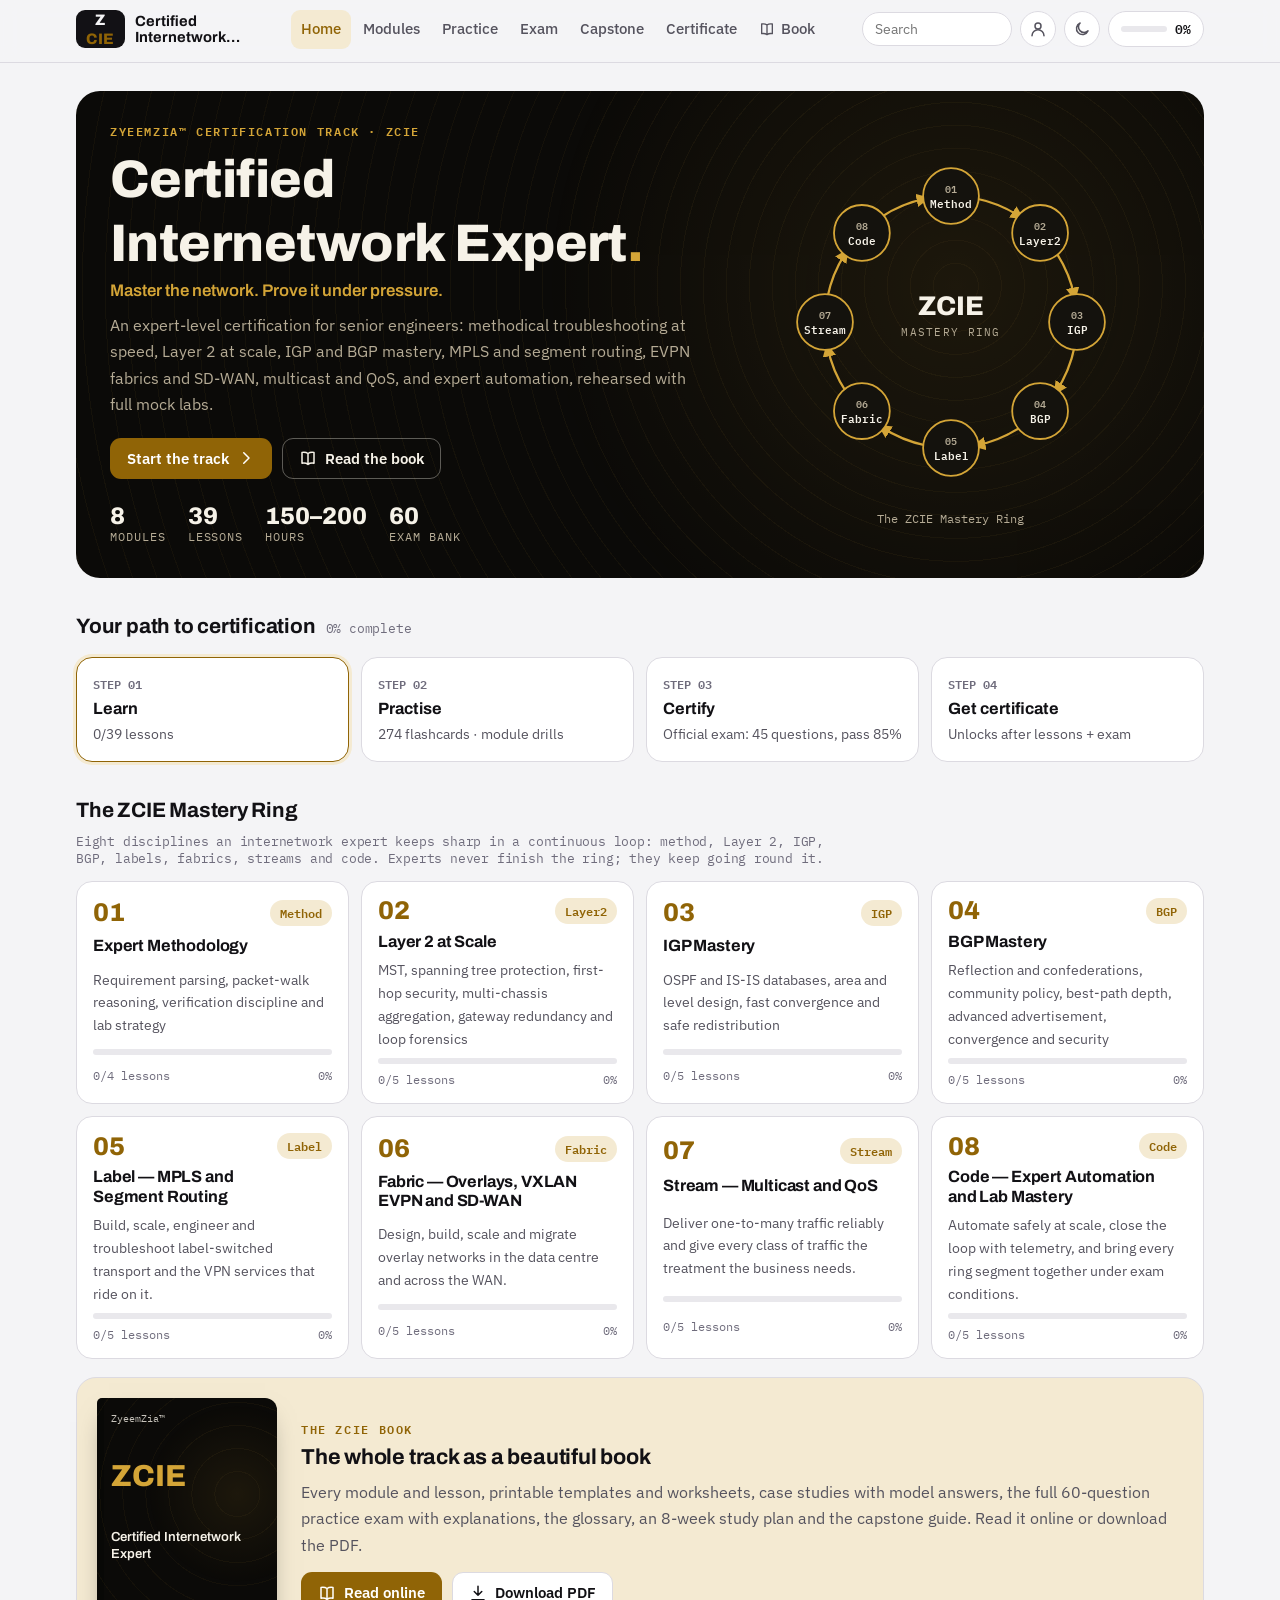
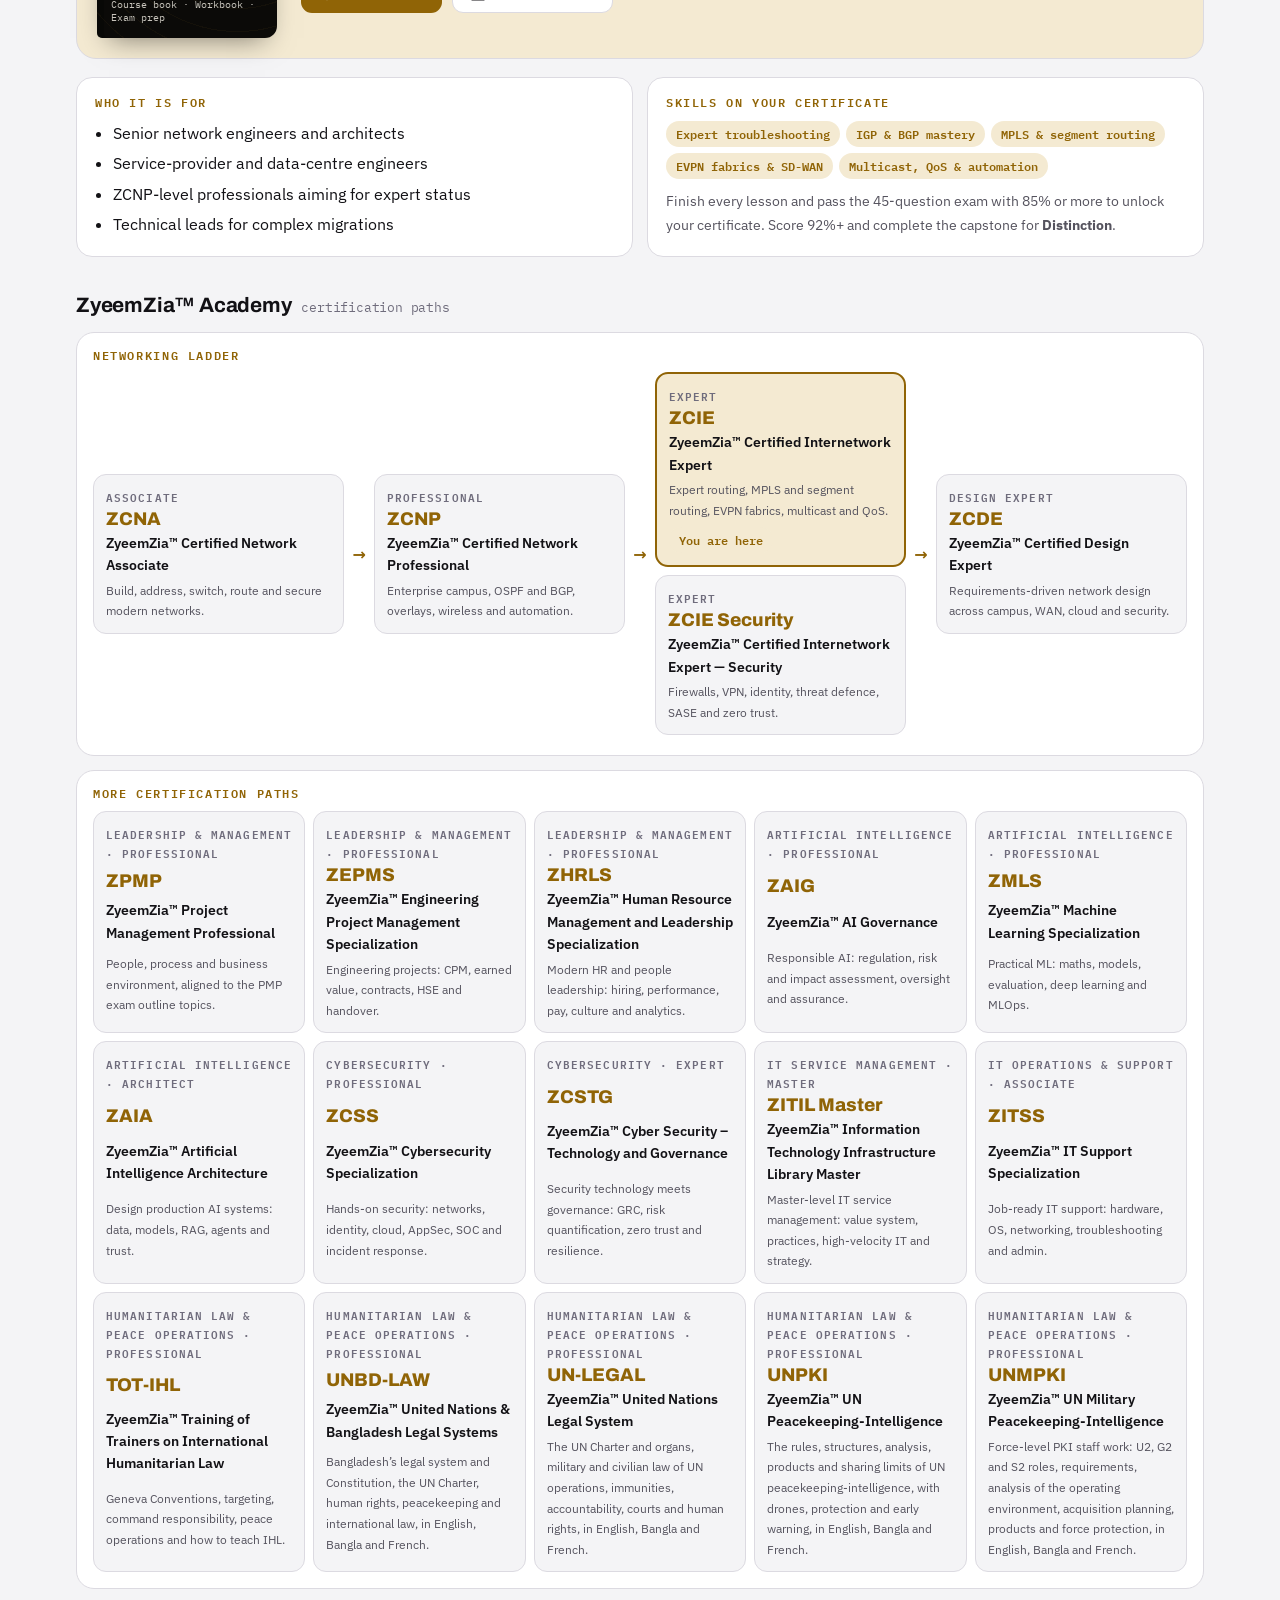
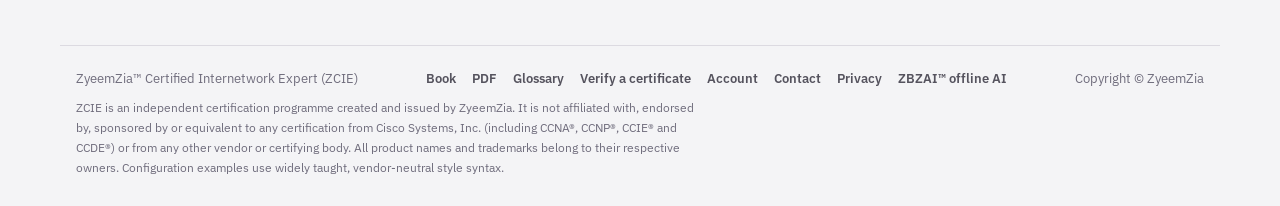
==== commit 645ea689: "Footer: link to ZBZAI offline AI" ====
--- a/index.html
+++ b/index.html
@@ -43,7 +43,7 @@
 </header>
 <main id="view" class="view" tabindex="-1"><div class="boot" aria-label="Loading the course"><i></i><i></i><i></i></div></main>
 <footer class="site-foot">
-  <div class="row"><span>ZyeemZia™ Certified Internetwork Expert (ZCIE)</span><span style="display:flex;gap:16px;flex-wrap:wrap"><a href="book.html" target="_blank" rel="noopener">Book</a><a href="ZCIE-Book.pdf" download>PDF</a><a href="#glossary">Glossary</a><a href="#verify/">Verify a certificate</a><a href="#account">Account</a><a href="#contact">Contact</a><a href="privacy.html">Privacy</a></span><span>Copyright © ZyeemZia</span></div>
+  <div class="row"><span>ZyeemZia™ Certified Internetwork Expert (ZCIE)</span><span style="display:flex;gap:16px;flex-wrap:wrap"><a href="book.html" target="_blank" rel="noopener">Book</a><a href="ZCIE-Book.pdf" download>PDF</a><a href="#glossary">Glossary</a><a href="#verify/">Verify a certificate</a><a href="#account">Account</a><a href="#contact">Contact</a><a href="privacy.html">Privacy</a><a href="https://zbzai.zyeemzia.com/" target="_blank" rel="noopener">ZBZAI™ offline AI</a></span><span>Copyright © ZyeemZia</span></div>
   <p class="disc" id="disc"></p>
 </footer>
 <nav class="tabbar" id="tabbar" aria-label="Main mobile"></nav>
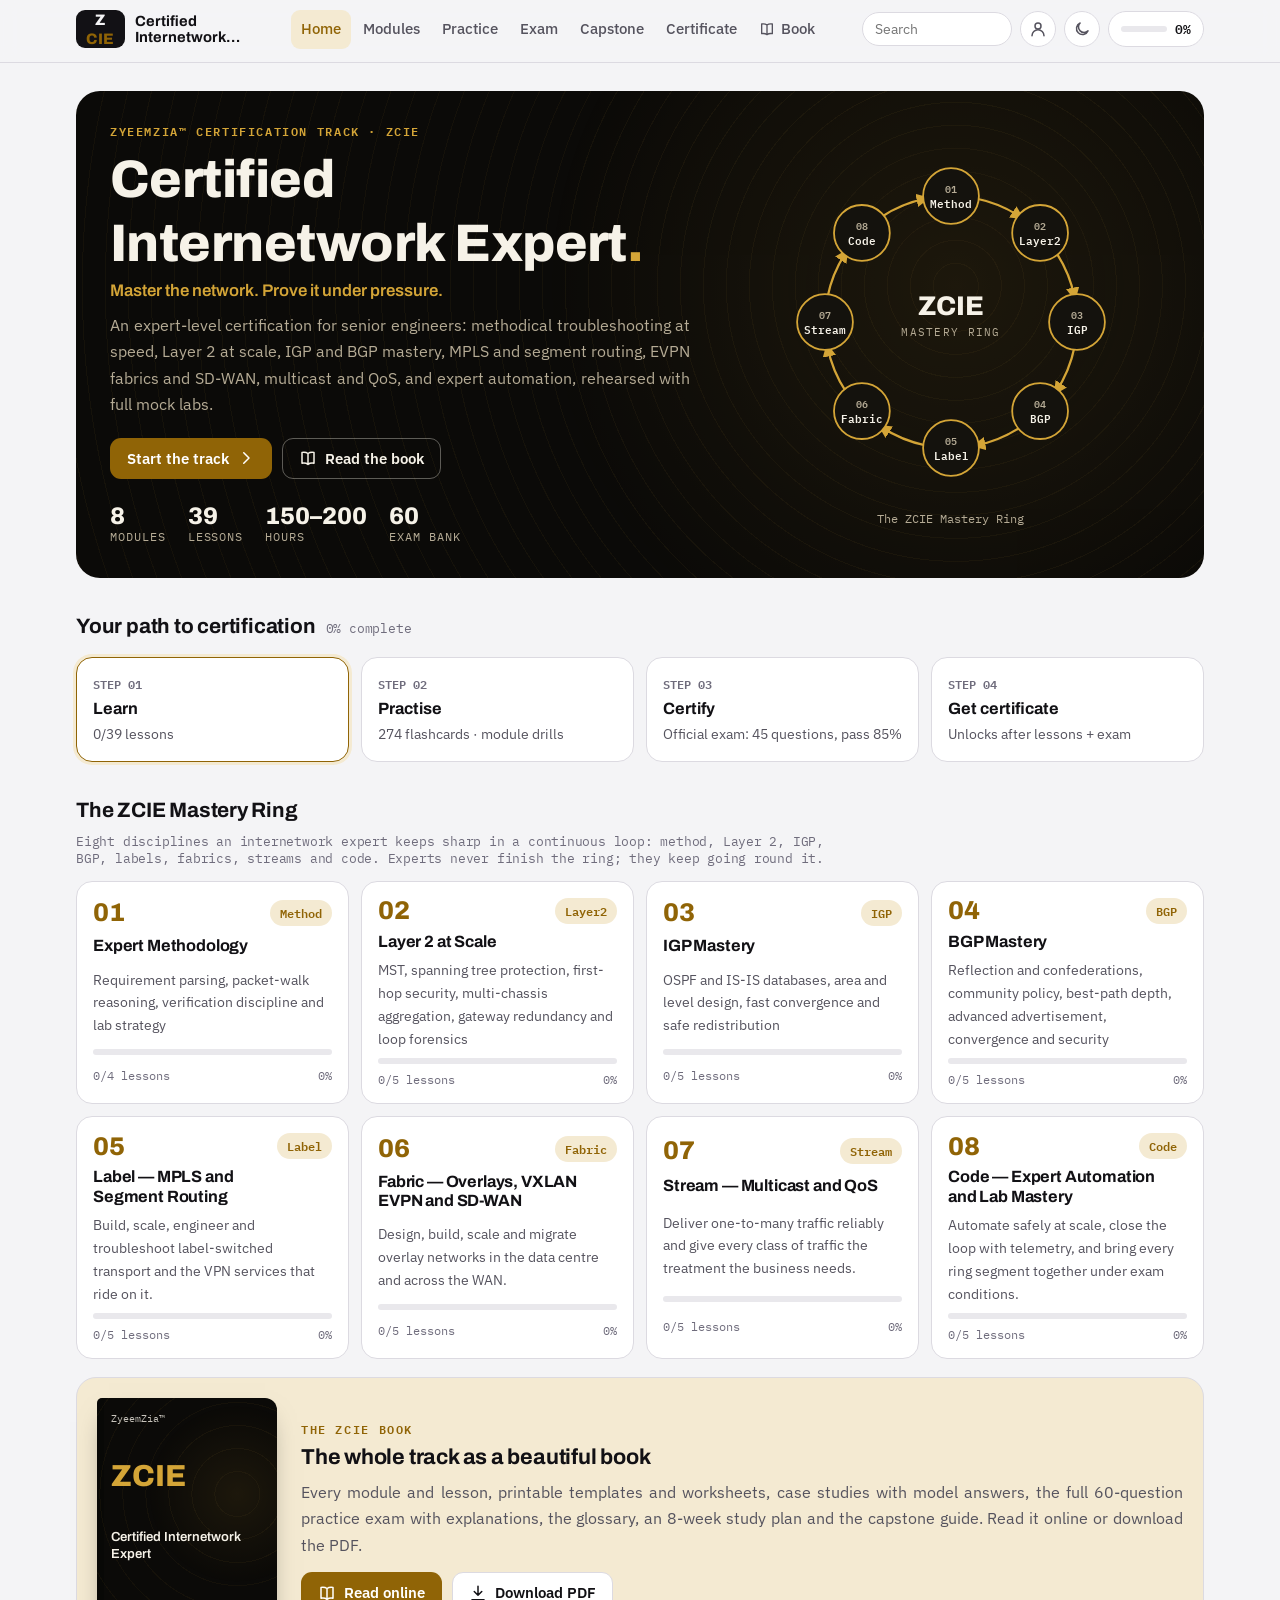
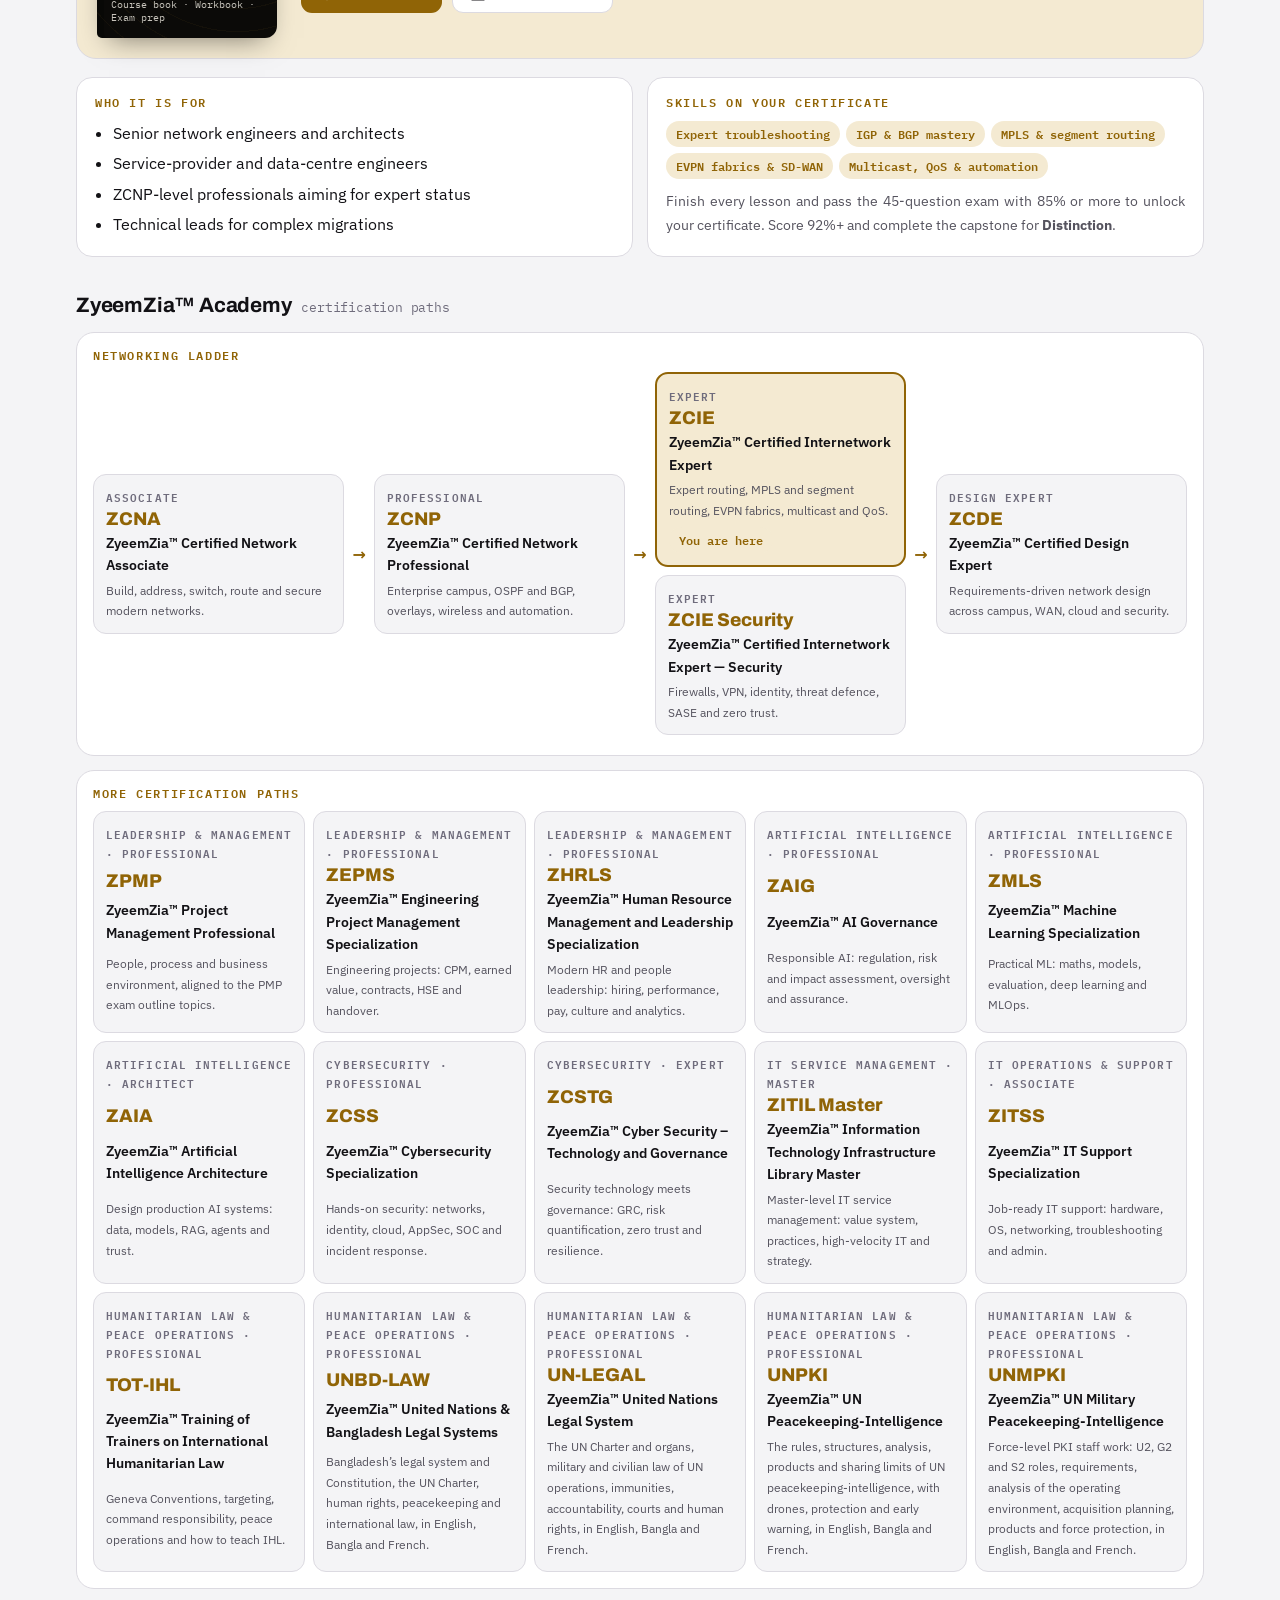
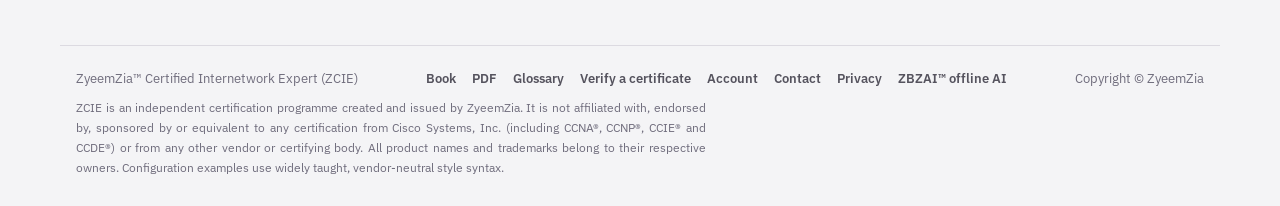
==== commit 0364a5cb: "Justified writing as the house style" ====
--- a/index.html
+++ b/index.html
@@ -50,10 +50,11 @@
 <div class="toast" id="toast" role="status" aria-live="polite" hidden></div>
 <script defer src="core.js?v=756f940ff2"></script>
 <script defer src="figures.js?v=d0575e00c2"></script>
-<script defer src="family.js?v=7f5398b318"></script>
+<script defer src="family.js?v=e2194631f1"></script>
 <script defer src="data/track.js?v=3b67f5b232"></script>
 <script defer src="data/m1-4.js?v=d1ac84adf8"></script>
 <script defer src="data/m5-8.js?v=00805bebb1"></script>
 <script defer src="app.js?v=317a90ee0c"></script>
+<script>/* ZyeemZia house style: justified writing. Paragraphs and list text that read left-aligned are justified; centred text, headings, buttons and columns too narrow to justify cleanly stay as they are. Copyright © ZyeemZia */(function(){var S='p,li,dd,blockquote';function j(r){if(!r||!r.querySelectorAll)return;var L=r.querySelectorAll(S);for(var i=0;i<L.length;i++){var e=L[i];if(e.getAttribute('data-zj'))continue;e.setAttribute('data-zj','1');var a=getComputedStyle(e).textAlign;if(a==='start'||a==='left'||a==='-webkit-auto'){var w=e.clientWidth;if(!w||w>=280)e.style.textAlign='justify'}}}function go(){j(document);if(!window.MutationObserver)return;new MutationObserver(function(m){for(var i=0;i<m.length;i++){var N=m[i].addedNodes;for(var k=0;k<N.length;k++){var n=N[k];if(n.nodeType===1)j(n.matches&&n.matches(S)?n.parentNode:n)}}}).observe(document.body,{childList:true,subtree:true})}if(document.readyState==='loading')document.addEventListener('DOMContentLoaded',go);else go()})()</script>
 </body>
 </html>
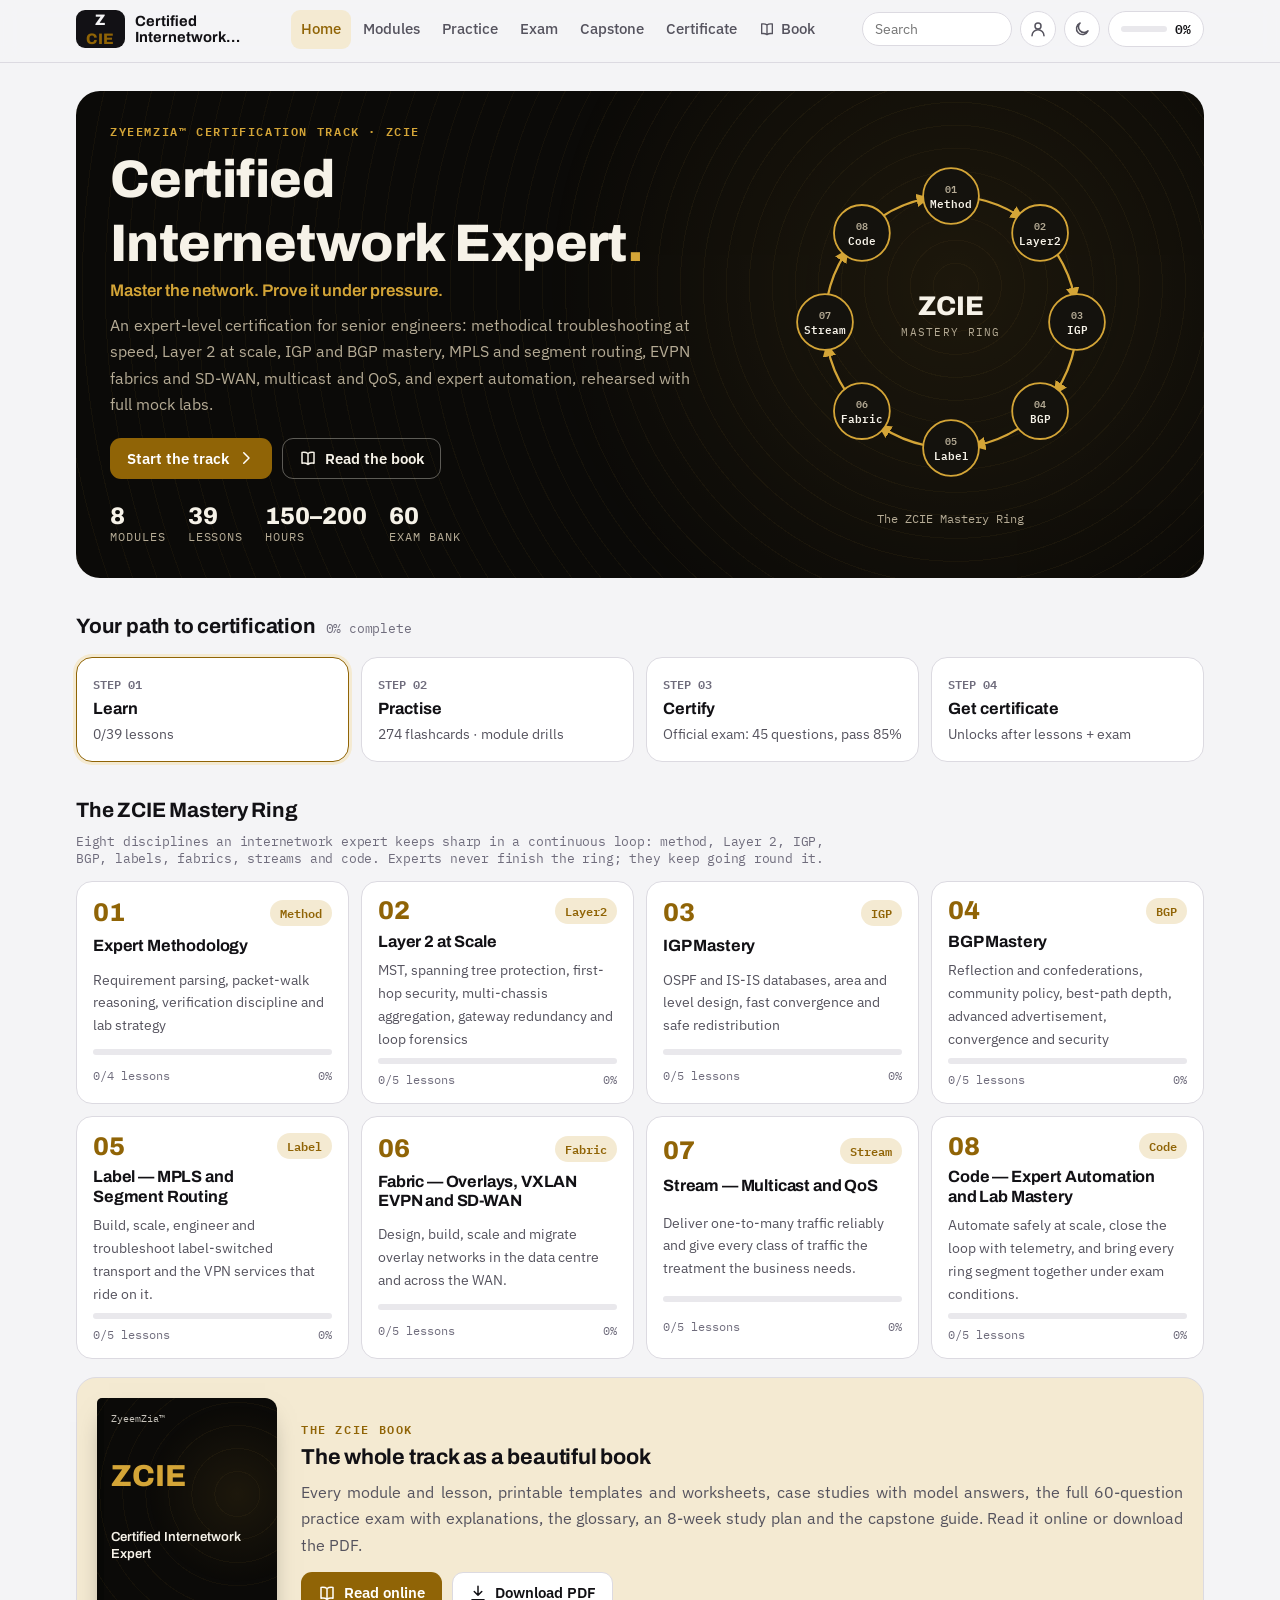
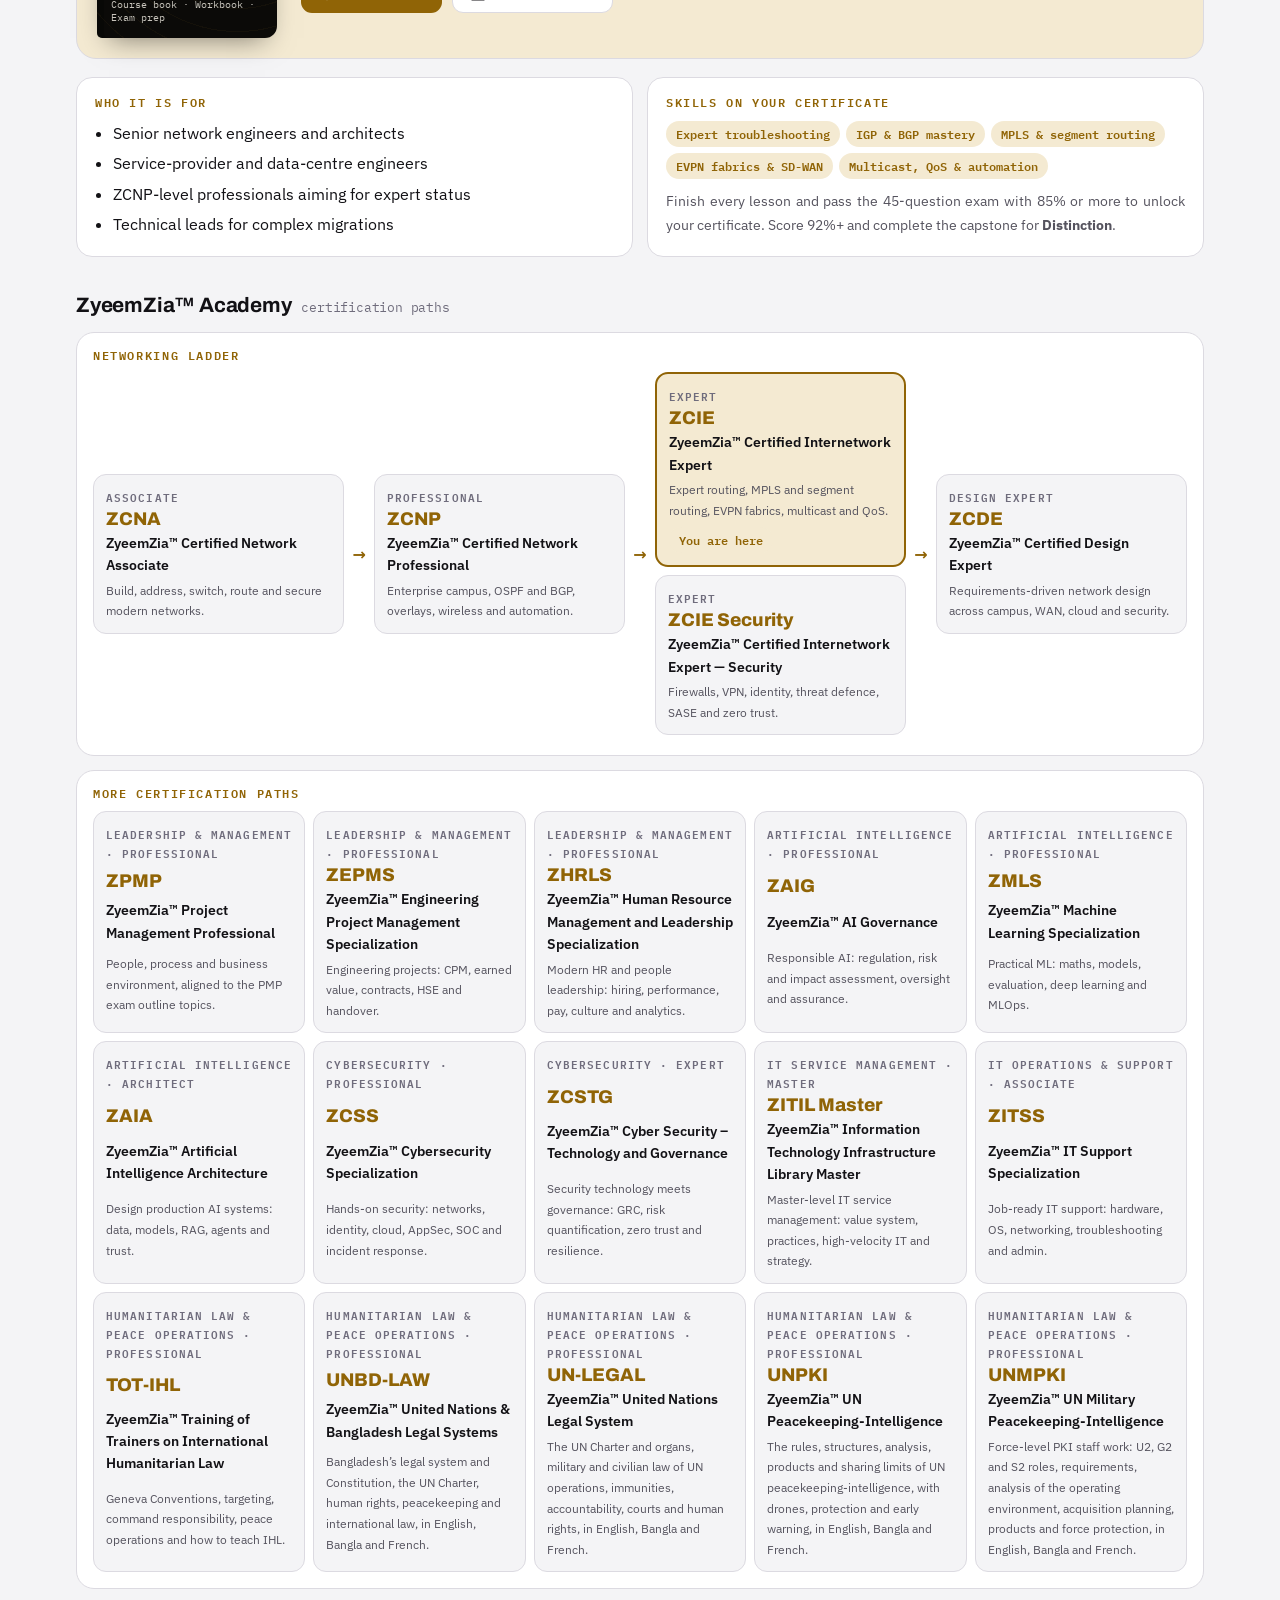
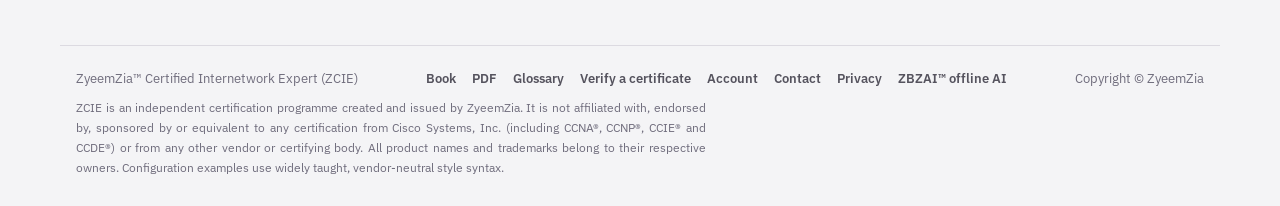
==== commit b36c3cab: "Form controls use the page font instead of the browser's Arial" ====
--- a/index.html
+++ b/index.html
@@ -24,7 +24,7 @@
 <link rel="stylesheet" href="theme.css?v=234f213d55">
 <link rel="preload" href="fonts/IBMPlexSans-400-latin-a68a20.woff2" as="font" type="font/woff2" crossorigin>
 <link rel="preload" href="fonts/Archivo-600-latin-79dc5e.woff2" as="font" type="font/woff2" crossorigin>
-<link rel="stylesheet" href="app.css?v=385b0e401c">
+<link rel="stylesheet" href="app.css?v=20e464c955">
 </head>
 <body>
 <header class="topbar">
--- a/app.css
+++ b/app.css
@@ -1,4 +1,6 @@
 /* ZyeemZia certification engine — site styles. Colours and faces come from theme.css (per track). */
+/* Form controls use the page font; browsers otherwise fall back to Arial. */
+button, input, select, textarea { font-family: inherit; }
 * { box-sizing: border-box; }
 [hidden] { display: none !important; }
 html { -webkit-text-size-adjust: 100%; }
@@ -317,7 +319,8 @@
   .toast { bottom: calc(80px + env(safe-area-inset-bottom, 0px)); }
   .hero { grid-template-columns: 1fr; padding: 24px; }
   .path, .rules { grid-template-columns: repeat(2, minmax(0, 1fr)); }
-  .two { grid-template-columns: 1fr; }
+  .two { grid-template-columns: minmax(0, 1fr); }
+  .list-card .chip { white-space: normal; }
 }
 @media (max-width: 560px) {
   .mod-grid { grid-template-columns: 1fr; }
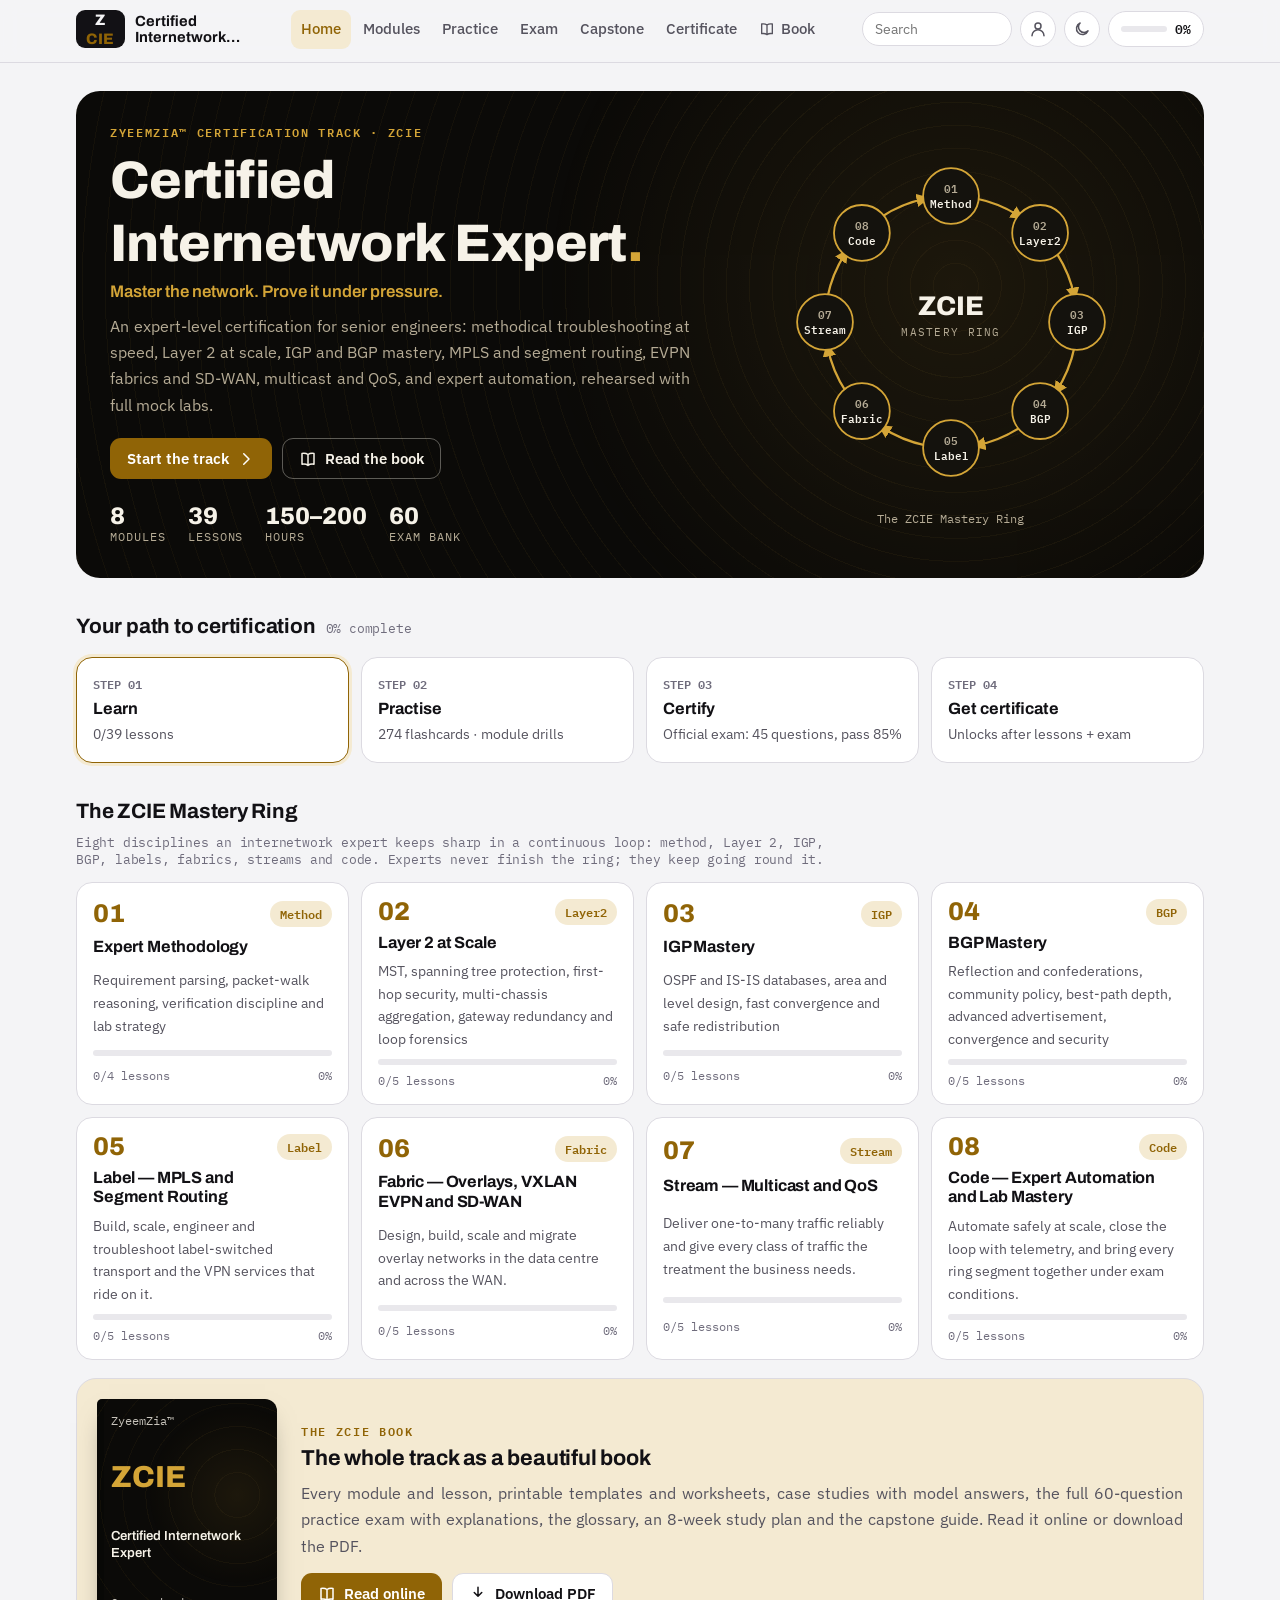
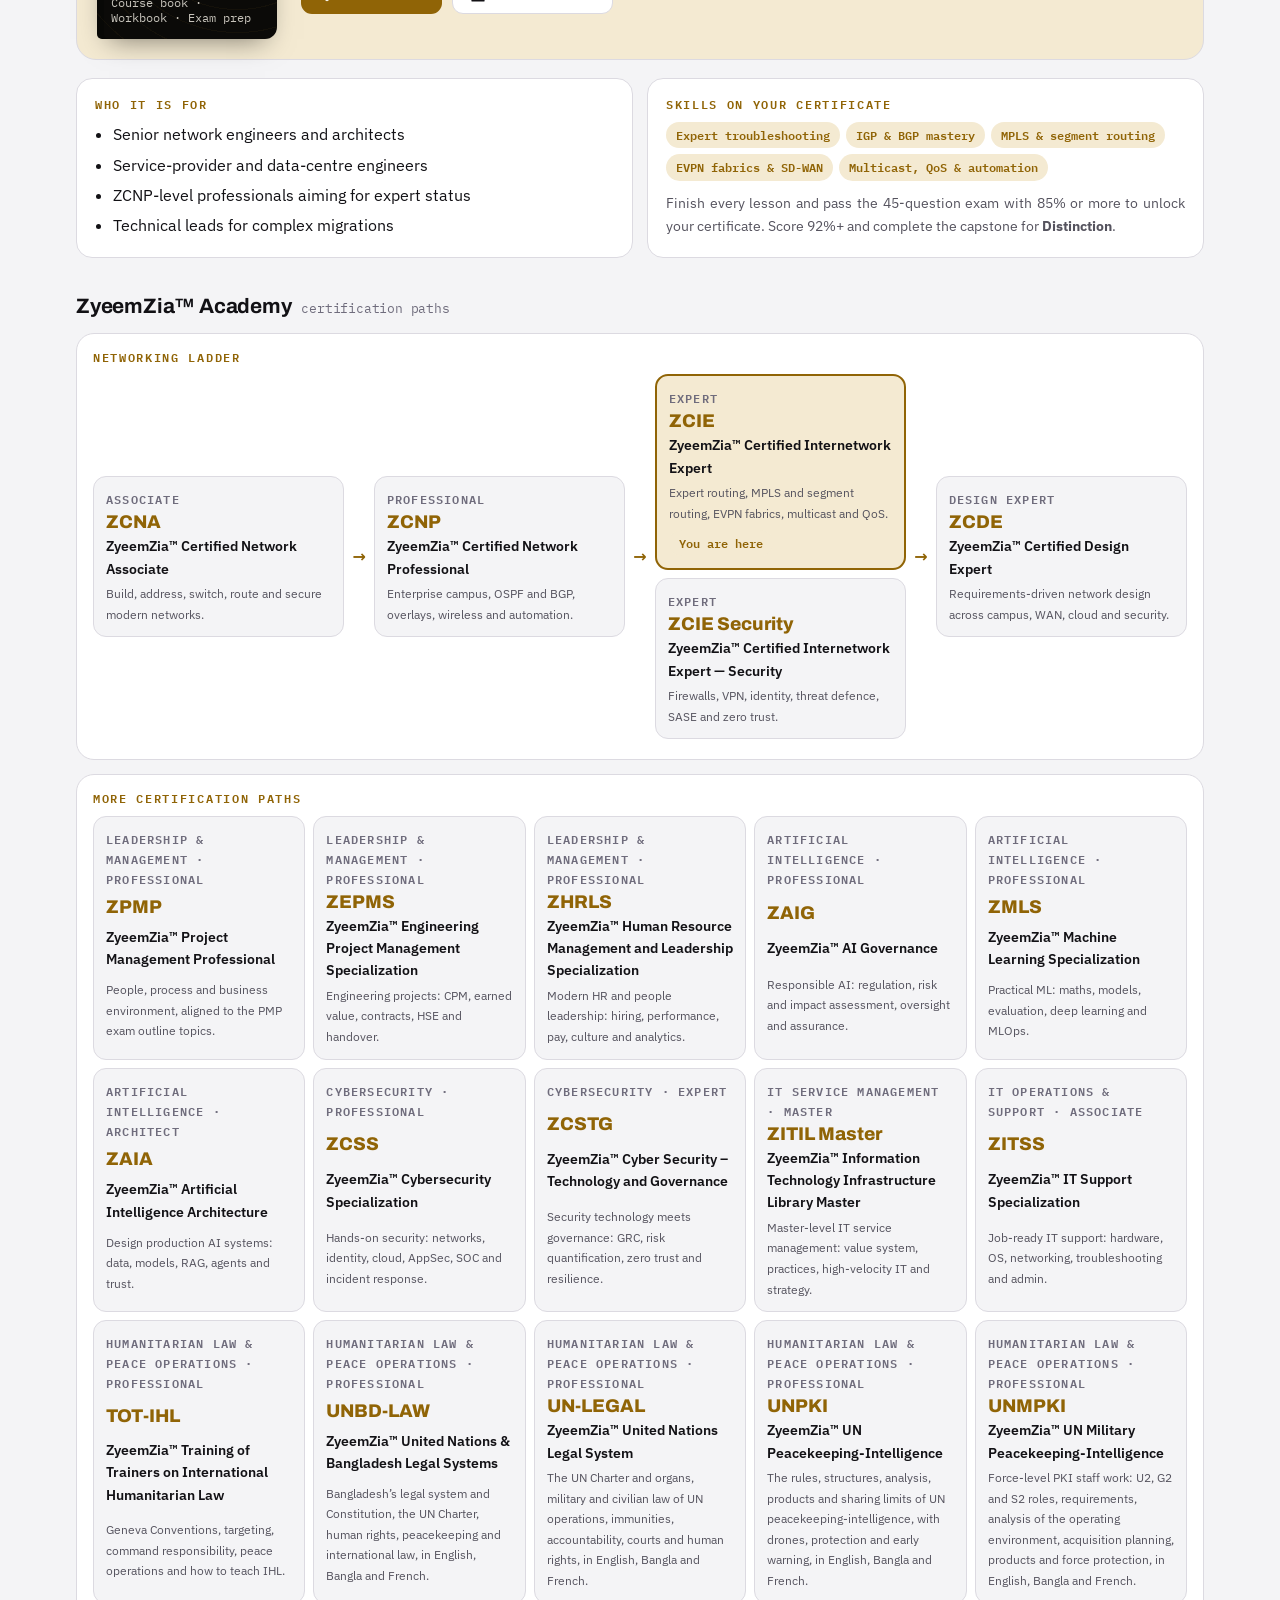
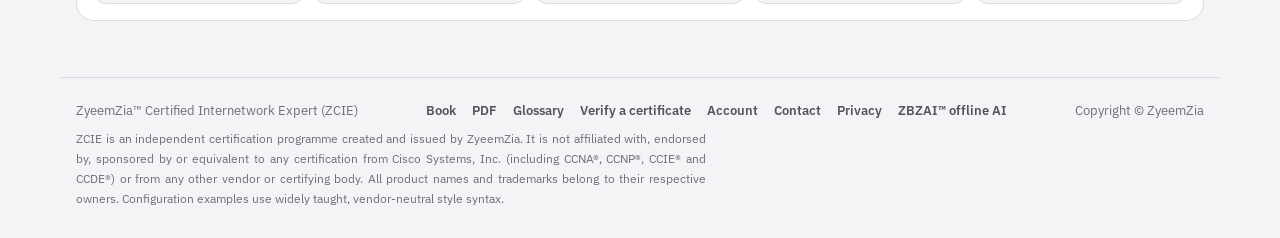
==== commit dd80fd9c: "Readable sizes: 12px minimum text and even spacing" ====
--- a/index.html
+++ b/index.html
@@ -24,7 +24,7 @@
 <link rel="stylesheet" href="theme.css?v=234f213d55">
 <link rel="preload" href="fonts/IBMPlexSans-400-latin-a68a20.woff2" as="font" type="font/woff2" crossorigin>
 <link rel="preload" href="fonts/Archivo-600-latin-79dc5e.woff2" as="font" type="font/woff2" crossorigin>
-<link rel="stylesheet" href="app.css?v=20e464c955">
+<link rel="stylesheet" href="app.css?v=af9be1b363">
 </head>
 <body>
 <header class="topbar">
--- a/app.css
+++ b/app.css
@@ -12,7 +12,7 @@
 p { margin: 0; }
 code { font: .9em var(--f-mono); background: var(--surface-2); padding: 1px 6px; border-radius: 5px; }
 .muted { color: var(--ink-2); }
-.eyebrow { font: 600 .72rem/1.2 var(--f-mono); letter-spacing: .14em; text-transform: uppercase; color: var(--accent); }
+.eyebrow { font: 600 .75rem/1.2 var(--f-mono); letter-spacing: .14em; text-transform: uppercase; color: var(--accent); }
 
 /* ---------- chrome ---------- */
 .topbar { position: sticky; top: 0; padding-top: env(safe-area-inset-top, 0px); z-index: 30; background: color-mix(in srgb, var(--bg) 88%, transparent); backdrop-filter: blur(10px) saturate(1.3); -webkit-backdrop-filter: blur(10px) saturate(1.3); border-bottom: 1px solid var(--line); }
@@ -22,7 +22,7 @@
 .brand-mark i { font-style: normal; color: var(--accent); }
 .brand-text { display: flex; flex-direction: column; line-height: 1.15; }
 .brand-text b { font: 700 .92rem var(--f-display); }
-.brand-text small { font: 500 .7rem var(--f-mono); color: var(--ink-2); letter-spacing: .04em; }
+.brand-text small { font: 500 .75rem var(--f-mono); color: var(--ink-2); letter-spacing: .04em; }
 .mainnav { display: flex; gap: 2px; margin-left: 8px; }
 .mainnav a { text-decoration: none; color: var(--ink-2); padding: 7px 10px; border-radius: 9px; font-weight: 500; font-size: .93rem; white-space: nowrap; display: inline-flex; gap: 6px; align-items: center; }
 .mainnav a:hover { background: var(--surface-2); color: var(--ink); }
@@ -78,14 +78,14 @@
 .hero-stats { display: flex; gap: 22px; flex-wrap: wrap; margin-top: 24px; }
 .hero-stats div { display: grid; }
 .hero-stats b { font: 800 1.5rem var(--f-display); color: var(--hero-ink); font-variant-numeric: tabular-nums; }
-.hero-stats span { font: 500 .74rem var(--f-mono); color: var(--hero-ink-2); text-transform: uppercase; letter-spacing: .08em; }
+.hero-stats span { font: 500 .75rem var(--f-mono); color: var(--hero-ink-2); text-transform: uppercase; letter-spacing: .08em; }
 .hero-sig { display: grid; justify-items: center; gap: 8px; }
 .hero-sig .sg { width: 100%; max-width: 360px; height: auto; }
 .hero-sig figcaption { font: 500 .78rem var(--f-mono); color: var(--hero-ink-2); text-align: center; }
 
 .path { display: grid; grid-template-columns: repeat(4, minmax(0, 1fr)); gap: 12px; margin-top: 18px; }
 .path-step { padding: 16px; border-radius: 16px; background: var(--surface); border: 1px solid var(--line); display: grid; gap: 6px; position: relative; }
-.path-step .n { font: 700 .74rem var(--f-mono); color: var(--ink-3); }
+.path-step .n { font: 700 .75rem var(--f-mono); color: var(--ink-3); }
 .path-step b { font: 700 1.02rem var(--f-display); }
 .path-step small { color: var(--ink-2); font-size: .85rem; }
 .path-step.done { border-color: var(--good); }
@@ -99,7 +99,7 @@
 .mod-num { font: 800 1.6rem/1 var(--f-display); color: var(--accent); }
 .mod-card h3 { font-size: 1.02rem; }
 .mod-card p { font-size: .86rem; color: var(--ink-2); }
-.mod-card .meta { display: flex; justify-content: space-between; font: 500 .74rem var(--f-mono); color: var(--ink-3); }
+.mod-card .meta { display: flex; justify-content: space-between; font: 500 .75rem var(--f-mono); color: var(--ink-3); }
 .book-banner { display: grid; grid-template-columns: 180px minmax(0, 1fr); gap: 24px; align-items: center; padding: 20px; border-radius: 20px; background: var(--accent-soft); border: 1px solid var(--line); margin-top: 18px; }
 .bb-cover { aspect-ratio: 3/4; border-radius: 5px 12px 12px 5px; background: var(--hero-bg); color: var(--hero-ink); padding: 14px; display: flex; flex-direction: column; justify-content: space-between; text-decoration: none; box-shadow: inset 7px 0 0 rgba(0,0,0,.25), 0 12px 26px -12px rgba(0,0,0,.5); position: relative; overflow: hidden; transition: transform .2s; }
 .bb-cover:hover { transform: rotate(-2deg) translateY(-3px); }
@@ -107,7 +107,7 @@
 .bb-cover > *:not(.motif) { position: relative; }
 .bb-cover b { font: 800 1.9rem/1 var(--f-display); color: var(--hero-accent); }
 .bb-cover span { font: 600 .82rem/1.3 var(--f-display); }
-.bb-cover small { font: 500 .62rem var(--f-mono); opacity: .8; }
+.bb-cover small { font: 500 .75rem var(--f-mono); opacity: .8; }
 .bb-text { display: grid; gap: 8px; min-width: 0; }
 .bb-text h2 { font-size: 1.35rem; }
 .two { display: grid; grid-template-columns: minmax(0, 1fr) minmax(0, 1fr); gap: 14px; }
@@ -138,7 +138,7 @@
 .blk-title { font-size: 1.12rem; margin-bottom: 8px; }
 .b-text { font-size: 1.04rem; }
 .callout { padding: 14px 16px; border-radius: 14px; border-left: 4px solid var(--c); background: color-mix(in srgb, var(--c) 9%, var(--surface)); }
-.callout .ct { font: 700 .72rem var(--f-mono); letter-spacing: .12em; text-transform: uppercase; color: var(--c); display: block; margin-bottom: 4px; }
+.callout .ct { font: 700 .75rem var(--f-mono); letter-spacing: .12em; text-transform: uppercase; color: var(--c); display: block; margin-bottom: 4px; }
 .callout b.h { display: block; font-family: var(--f-display); margin-bottom: 2px; }
 .callout.insight { --c: var(--accent-2); } .callout.warning { --c: var(--bad); } .callout.example { --c: var(--good); } .callout.pro { --c: var(--accent); } .callout.definition { --c: var(--ink-2); }
 .keypoints { padding: 16px 18px; border-radius: 14px; background: var(--surface); border: 1px solid var(--line); }
@@ -170,7 +170,7 @@
 .flow-i + .flow-i::after { content: ""; position: absolute; left: -7px; top: calc(50% - 4px); border: 5px solid transparent; border-left-color: var(--accent); }
 .flow-i b { font: 700 .92rem var(--f-display); }
 .flow-i span { font-size: .82rem; color: var(--ink-2); }
-.flow-i .k { font: 700 .7rem var(--f-mono); color: var(--accent); }
+.flow-i .k { font: 700 .75rem var(--f-mono); color: var(--accent); }
 .layers { display: grid; gap: 6px; }
 .layer { display: grid; grid-template-columns: 170px minmax(0, 1fr); border-radius: 12px; overflow: hidden; border: 1px solid var(--line); background: var(--surface); }
 .layer > b { background: color-mix(in srgb, var(--accent) calc(var(--d) * 1%), var(--surface)); color: var(--ink); padding: 10px 12px; font: 700 .88rem var(--f-display); display: flex; align-items: center; }
@@ -178,7 +178,7 @@
 .layer .parts span { font: 500 .8rem var(--f-mono); padding: 3px 9px; border-radius: 7px; background: var(--surface-2); border: 1px solid var(--line); }
 .formula { display: grid; grid-template-columns: repeat(auto-fill, minmax(230px, 1fr)); gap: 10px; }
 .fm { padding: 14px; border-radius: 14px; background: var(--surface); border: 1px solid var(--line); display: grid; gap: 4px; }
-.fm small { font: 600 .72rem var(--f-mono); color: var(--ink-3); text-transform: uppercase; letter-spacing: .08em; }
+.fm small { font: 600 .75rem var(--f-mono); color: var(--ink-3); text-transform: uppercase; letter-spacing: .08em; }
 .fm code { font-size: 1rem; background: var(--accent-soft); color: var(--ink); padding: 6px 10px; justify-self: start; max-width: 100%; overflow-wrap: anywhere; white-space: normal; }
 .fm p { font-size: .88rem; color: var(--ink-2); }
 .case { border-radius: 16px; border: 1px solid var(--line); background: var(--surface); overflow: hidden; }
@@ -288,19 +288,19 @@
 .sg-node circle { fill: var(--sg-node); stroke: var(--sg-accent); stroke-width: 2; transition: transform .15s; }
 .sg-node.done circle { fill: var(--sg-accent); }
 .sg-node.done text { fill: var(--sg-node); }
-.sg-node .sg-n { font-size: 11px; fill: var(--sg-ink-2); font-weight: 600; }
+.sg-node .sg-n { font-size: 12px; fill: var(--sg-ink-2); font-weight: 600; }
 .sg-node .sg-c { font-size: 12px; fill: var(--sg-ink); font-weight: 700; }
 a.sg-node:hover circle, a.sg-layer:hover rect { stroke-width: 3.5; }
 .sg-title { font: 800 30px var(--f-display) !important; fill: var(--sg-ink); }
 .sg-sub { font-size: 12px; fill: var(--sg-ink-2); letter-spacing: .12em; text-transform: uppercase; }
 .sg-layer rect { fill: var(--sg-node); stroke: var(--sg-accent); stroke-width: 1.5; }
 .sg-layer.done rect { fill: color-mix(in srgb, var(--sg-accent) 30%, var(--sg-node)); }
-.sg-layer .sg-n { font-size: 11px; fill: var(--sg-ink-2); }
+.sg-layer .sg-n { font-size: 12px; fill: var(--sg-ink-2); }
 .sg-layer .sg-c { font-size: 13px; font-weight: 700; fill: var(--sg-ink); }
-.sg-layer .sg-t { font-size: 10.5px; fill: var(--sg-ink-2); }
+.sg-layer .sg-t { font-size: 12px; fill: var(--sg-ink-2); }
 .sg-trust rect { fill: none; stroke: var(--sg-accent-2); stroke-width: 2.5; stroke-dasharray: 8 5; }
 .sg-trust.done rect { stroke-dasharray: none; }
-.sg-trust text { font-size: 11.5px; font-weight: 700; fill: var(--sg-accent-2); }
+.sg-trust text { font-size: 12px; font-weight: 700; fill: var(--sg-accent-2); }
 
 .toast { position: fixed; left: 50%; transform: translateX(-50%); bottom: calc(24px + env(safe-area-inset-bottom, 0px)); z-index: 70; background: var(--ink); color: var(--bg); padding: 10px 18px; border-radius: 12px; font-size: .92rem; max-width: calc(100% - 32px); }
 .confetti { position: fixed; inset: 0; width: 100%; height: 100%; pointer-events: none; z-index: 80; }
@@ -313,7 +313,7 @@
 @media (max-width: 860px) {
   .mainnav { display: none; }
   .tabbar { display: grid; grid-template-columns: repeat(5, minmax(0, 1fr)); position: fixed; left: 0; right: 0; bottom: 0; z-index: 40; background: var(--surface); border-top: 1px solid var(--line); padding-bottom: env(safe-area-inset-bottom, 0px); padding-left: env(safe-area-inset-left, 0px); padding-right: env(safe-area-inset-right, 0px); }
-  .tabbar a { display: flex; flex-direction: column; align-items: center; gap: 2px; padding: 8px 2px 7px; text-decoration: none; color: var(--ink-2); font-size: .7rem; font-weight: 600; }
+  .tabbar a { display: flex; flex-direction: column; align-items: center; gap: 2px; padding: 8px 2px 7px; text-decoration: none; color: var(--ink-2); font-size: .75rem; font-weight: 600; }
   .tabbar a[aria-current="page"] { color: var(--accent); }
   .site-foot { padding-bottom: calc(84px + env(safe-area-inset-bottom, 0px)); }
   .toast { bottom: calc(80px + env(safe-area-inset-bottom, 0px)); }
@@ -357,7 +357,7 @@
 .sn-in input { padding: 11px 14px; border-radius: 11px; border: 1px solid var(--line); background: var(--bg); color: var(--ink); font: 600 1.05rem var(--f-mono); }
 .sn-grid { display: grid; grid-template-columns: repeat(auto-fill, minmax(170px, 1fr)); gap: 8px; }
 .sn-grid div { padding: 10px 12px; border-radius: 10px; background: var(--surface-2); display: grid; gap: 2px; min-width: 0; }
-.sn-grid small { font: 600 .7rem var(--f-mono); color: var(--ink-3); text-transform: uppercase; letter-spacing: .06em; }
+.sn-grid small { font: 600 .75rem var(--f-mono); color: var(--ink-3); text-transform: uppercase; letter-spacing: .06em; }
 .sn-grid b { font: 600 .95rem var(--f-mono); overflow-wrap: anywhere; }
 /* ---------- academy ladder ---------- */
 .academy { display: grid; grid-template-columns: minmax(0, 2.4fr) minmax(0, 1fr); gap: 14px; }
@@ -374,7 +374,7 @@
 .ac-card.soon b { color: var(--ink-2); }
 .ac-card.soon .chip { justify-self: start; }
 .ac-card b { font: 800 1.15rem var(--f-display); color: var(--accent); }
-.ac-lv { font: 600 .68rem var(--f-mono); text-transform: uppercase; letter-spacing: .1em; color: var(--ink-3); }
+.ac-lv { font: 600 .75rem var(--f-mono); text-transform: uppercase; letter-spacing: .1em; color: var(--ink-3); }
 .ac-n { font-size: .85rem; font-weight: 600; }
 .ac-card small { font-size: .78rem; color: var(--ink-2); }
 .ac-card .chip { justify-self: start; margin-top: 4px; }
@@ -386,7 +386,7 @@
 .sg-node rect, .sg-node polygon { fill: var(--sg-node); stroke: var(--sg-accent); stroke-width: 2; }
 .sg-node.done rect, .sg-node.done polygon { fill: color-mix(in srgb, var(--sg-accent) 35%, var(--sg-node)); }
 .sg-path text, .sg-hex text, .sg-blueprint text { text-anchor: middle; }
-.sg-path .sg-n, .sg-hex .sg-n, .sg-blueprint .sg-n { font-size: 10px; fill: var(--sg-ink-2); letter-spacing: .08em; }
+.sg-path .sg-n, .sg-hex .sg-n, .sg-blueprint .sg-n { font-size: 12px; fill: var(--sg-ink-2); letter-spacing: .08em; }
 .sg-path .sg-c, .sg-hex .sg-c, .sg-blueprint .sg-c { font-size: 12.5px; font-weight: 700; fill: var(--sg-ink); }
 a.sg-node:hover rect, a.sg-node:hover polygon { stroke-width: 3.5; }
 .sg-dim { stroke: var(--sg-accent-2); stroke-width: 1.2; }
@@ -483,41 +483,41 @@
 .fig .k-attacker .ic { stroke: var(--bad); } .fig .k-attacker .f-soft { fill: var(--bad-soft); }
 .fig .k-cloud .ic, .fig .k-model .ic { stroke: var(--accent-2); } .fig .k-cloud .f-soft, .fig .k-model .f-soft { fill: var(--accent-2-soft); } .fig .k-model .f-ac { fill: var(--accent-2); }
 .fig .lbl { font-size: 13px; font-weight: 700; text-anchor: middle; }
-.fig .sub { font: 11px var(--f-mono); fill: var(--ink-2); text-anchor: middle; }
+.fig .sub { font: 12px var(--f-mono); fill: var(--ink-2); text-anchor: middle; }
 .fig .lnk { stroke: var(--ink-3); stroke-width: 2.2; fill: none; }
 .fig .lnk.dashed { stroke-dasharray: 7 5; } .fig .lnk.wireless { stroke-dasharray: 2 6; stroke-linecap: round; }
 .fig .lnk.tunnel { stroke: var(--accent-2); stroke-width: 3; stroke-dasharray: 10 6; } .fig .lnk.bold { stroke-width: 4.5; } .fig .lnk.attack { stroke: var(--bad); stroke-dasharray: 7 5; }
-.fig .lnk-t { font: 10.5px var(--f-mono); fill: var(--ink-2); text-anchor: middle; }
-.fig .lnk-e { font: 600 10px var(--f-mono); fill: var(--accent); text-anchor: middle; }
+.fig .lnk-t { font: 12px var(--f-mono); fill: var(--ink-2); text-anchor: middle; }
+.fig .lnk-e { font: 600 12px var(--f-mono); fill: var(--accent); text-anchor: middle; }
 .fig .zone rect { fill: var(--surface-2); stroke: var(--line); stroke-width: 1.5; stroke-dasharray: 6 5; }
 .fig .zone.t-accent rect { fill: var(--accent-soft); stroke: var(--accent); } .fig .zone.t-warn rect { fill: var(--warn-soft); stroke: var(--warn); }
 .fig .zone.t-bad rect { fill: var(--bad-soft); stroke: var(--bad); } .fig .zone.t-good rect { fill: var(--good-soft); stroke: var(--good); }
-.fig .zone-t { font: 700 10px var(--f-mono); letter-spacing: .1em; text-transform: uppercase; fill: var(--ink-2); }
+.fig .zone-t { font: 700 12px var(--f-mono); letter-spacing: .1em; text-transform: uppercase; fill: var(--ink-2); }
 /* sequence */
 .fig .life { stroke: var(--line); stroke-width: 2; stroke-dasharray: 4 5; }
 .fig .actor { fill: var(--accent-soft); stroke: var(--accent); stroke-width: 1.5; }
 .fig .actor-t { font-size: 13px; font-weight: 700; text-anchor: middle; }
 .fig .msg { stroke: var(--ink-2); stroke-width: 2; fill: none; } .fig .msg.reply { stroke-dasharray: 6 4; }
 .fig .msg-t { font-size: 12.5px; font-weight: 600; text-anchor: middle; }
-.fig .msg-n { font: 10.5px var(--f-mono); fill: var(--ink-3); text-anchor: middle; }
-.fig .seq-n { fill: var(--accent); } .fig .seq-nt { font: 700 9.5px var(--f-mono); fill: var(--accent-ink); text-anchor: middle; }
+.fig .msg-n { font: 12px var(--f-mono); fill: var(--ink-3); text-anchor: middle; }
+.fig .seq-n { fill: var(--accent); } .fig .seq-nt { font: 700 12px var(--f-mono); fill: var(--accent-ink); text-anchor: middle; }
 /* packet */
 .fig .pk { fill: var(--accent-soft); stroke: var(--surface); stroke-width: 2; } .fig .pk.alt { fill: var(--surface-2); }
-.fig .pk-t { font-weight: 700; text-anchor: middle; } .fig .pk-b { font: 9.5px var(--f-mono); fill: var(--ink-3); text-anchor: middle; }
-.fig .bit-t { font: 10px var(--f-mono); fill: var(--ink-3); } .fig .bit-k { stroke: var(--line); stroke-width: 1; }
+.fig .pk-t { font-weight: 700; text-anchor: middle; } .fig .pk-b { font: 12px var(--f-mono); fill: var(--ink-3); text-anchor: middle; }
+.fig .bit-t { font: 12px var(--f-mono); fill: var(--ink-3); } .fig .bit-k { stroke: var(--line); stroke-width: 1; }
 /* cycle */
 .fig .cyc-ring { fill: none; stroke: var(--line); stroke-width: 1; stroke-dasharray: 2 6; }
 .fig .cyc-arc { fill: none; stroke: var(--accent); stroke-width: 2.4; stroke-linecap: round; } .fig-cycle .arw { fill: var(--accent); }
 .fig .cyc-p { fill: var(--surface); stroke: var(--accent); stroke-width: 1.8; }
 .fig .cyc-t { font-size: 13px; font-weight: 700; text-anchor: middle; }
-.fig .cyc-n { fill: var(--accent); } .fig .cyc-nt { font: 700 11px var(--f-mono); fill: var(--accent-ink); text-anchor: middle; }
+.fig .cyc-n { fill: var(--accent); } .fig .cyc-nt { font: 700 12px var(--f-mono); fill: var(--accent-ink); text-anchor: middle; }
 .fig .cyc-c { fill: var(--accent-soft); } .fig .cyc-ct { font-size: 14px; font-weight: 800; fill: var(--accent); text-anchor: middle; }
 .fig-legend { margin: 12px 0 0; padding-left: 1.4em; display: grid; gap: 4px; font-size: .9rem; color: var(--ink-2); }
 .fig-legend b { color: var(--ink); }
 /* chart */
 .fig .grid { stroke: var(--line); stroke-width: 1; } .fig .grid.zero { stroke: var(--ink-3); }
-.fig .ax-t { font: 11px var(--f-mono); fill: var(--ink-2); text-anchor: middle; } .fig .ax-l { font: 600 11px var(--f-body); fill: var(--ink-2); text-anchor: middle; }
-.fig .val { font: 600 10.5px var(--f-mono); fill: var(--ink); text-anchor: middle; } .fig .lg-t { font-size: 12px; fill: var(--ink-2); }
+.fig .ax-t { font: 12px var(--f-mono); fill: var(--ink-2); text-anchor: middle; } .fig .ax-l { font: 600 12px var(--f-body); fill: var(--ink-2); text-anchor: middle; }
+.fig .val { font: 600 12px var(--f-mono); fill: var(--ink); text-anchor: middle; } .fig .lg-t { font-size: 12px; fill: var(--ink-2); }
 .fig .cbar.s0, .fig .dot.s0 { fill: var(--accent); } .fig .cbar.s1, .fig .dot.s1 { fill: var(--accent-2); } .fig .cbar.s2, .fig .dot.s2 { fill: var(--warn); } .fig .cbar.s3, .fig .dot.s3 { fill: var(--ink-3); }
 .fig .ln { fill: none; stroke-width: 2.6; stroke-linejoin: round; } .fig .ln.s0 { stroke: var(--accent); } .fig .ln.s1 { stroke: var(--accent-2); } .fig .ln.s2 { stroke: var(--warn); } .fig .ln.s3 { stroke: var(--ink-3); }
 /* timeline */
@@ -525,7 +525,7 @@
 .tl::before { content: ""; position: absolute; left: 6px; right: 6px; top: 7px; height: 3px; border-radius: 3px; background: linear-gradient(90deg, var(--accent), var(--accent-2)); }
 .tl li { position: relative; min-width: 0; }
 .tl li::before { content: ""; position: absolute; top: -21px; left: 0; width: 11px; height: 11px; border-radius: 50%; background: var(--surface); border: 3px solid var(--accent); }
-.tl-when { display: block; font: 700 .72rem var(--f-mono); letter-spacing: .06em; color: var(--accent); text-transform: uppercase; }
+.tl-when { display: block; font: 700 .75rem var(--f-mono); letter-spacing: .06em; color: var(--accent); text-transform: uppercase; }
 .tl b { display: block; font-family: var(--f-display); font-size: .95rem; line-height: 1.3; margin: 2px 0 3px; }
 .tl p { margin: 0; font-size: .86rem; color: var(--ink-2); line-height: 1.45; }
 .tl.tl-v { grid-template-columns: minmax(0, 1fr); padding: 0 0 0 26px; gap: 12px; }
@@ -534,13 +534,13 @@
 /* matrix */
 .mx { display: grid; grid-template-columns: 26px minmax(0, 1fr); gap: 6px 8px; }
 .mx-y { display: flex; align-items: center; justify-content: center; }
-.mx-y span { writing-mode: vertical-rl; transform: rotate(180deg); font: 700 .7rem var(--f-mono); letter-spacing: .1em; text-transform: uppercase; color: var(--ink-3); white-space: nowrap; }
+.mx-y span { writing-mode: vertical-rl; transform: rotate(180deg); font: 700 .75rem var(--f-mono); letter-spacing: .1em; text-transform: uppercase; color: var(--ink-3); white-space: nowrap; }
 .mx-grid { display: grid; grid-template-columns: minmax(0, 1fr) minmax(0, 1fr); gap: 8px; }
 .mx-q { border: 1px solid var(--line); border-radius: 12px; padding: 12px 14px; background: var(--surface-2); min-width: 0; }
 .mx-q.q1 { background: var(--accent-soft); border-color: var(--accent); }
 .mx-q b { display: block; font-family: var(--f-display); font-size: .95rem; margin-bottom: 4px; }
 .mx-q ul { margin: 0; padding-left: 1.1em; font-size: .86rem; color: var(--ink-2); line-height: 1.45; }
-.mx-x { grid-column: 2; text-align: center; font: 700 .7rem var(--f-mono); letter-spacing: .1em; text-transform: uppercase; color: var(--ink-3); }
+.mx-x { grid-column: 2; text-align: center; font: 700 .75rem var(--f-mono); letter-spacing: .1em; text-transform: uppercase; color: var(--ink-3); }
 /* tree */
 .tree, .tree ul { list-style: none; margin: 0; padding: 0; display: flex; justify-content: center; }
 /* as wide as the space allows, never narrower than its words; wider trees scroll from the left edge */
@@ -579,4 +579,4 @@
   .tree > li::before, .tree > li::after { display: none !important; }
   .tr-n { display: inline-block; text-align: left; max-width: 100%; }
 }
-.fig:has(.fig-scroll.more)::after { content: "↔  Swipe sideways to see the whole diagram"; display: block; margin-top: 8px; font: 600 .72rem var(--f-mono); letter-spacing: .04em; color: var(--ink-3); }
+.fig:has(.fig-scroll.more)::after { content: "↔  Swipe sideways to see the whole diagram"; display: block; margin-top: 8px; font: 600 .75rem var(--f-mono); letter-spacing: .04em; color: var(--ink-3); }
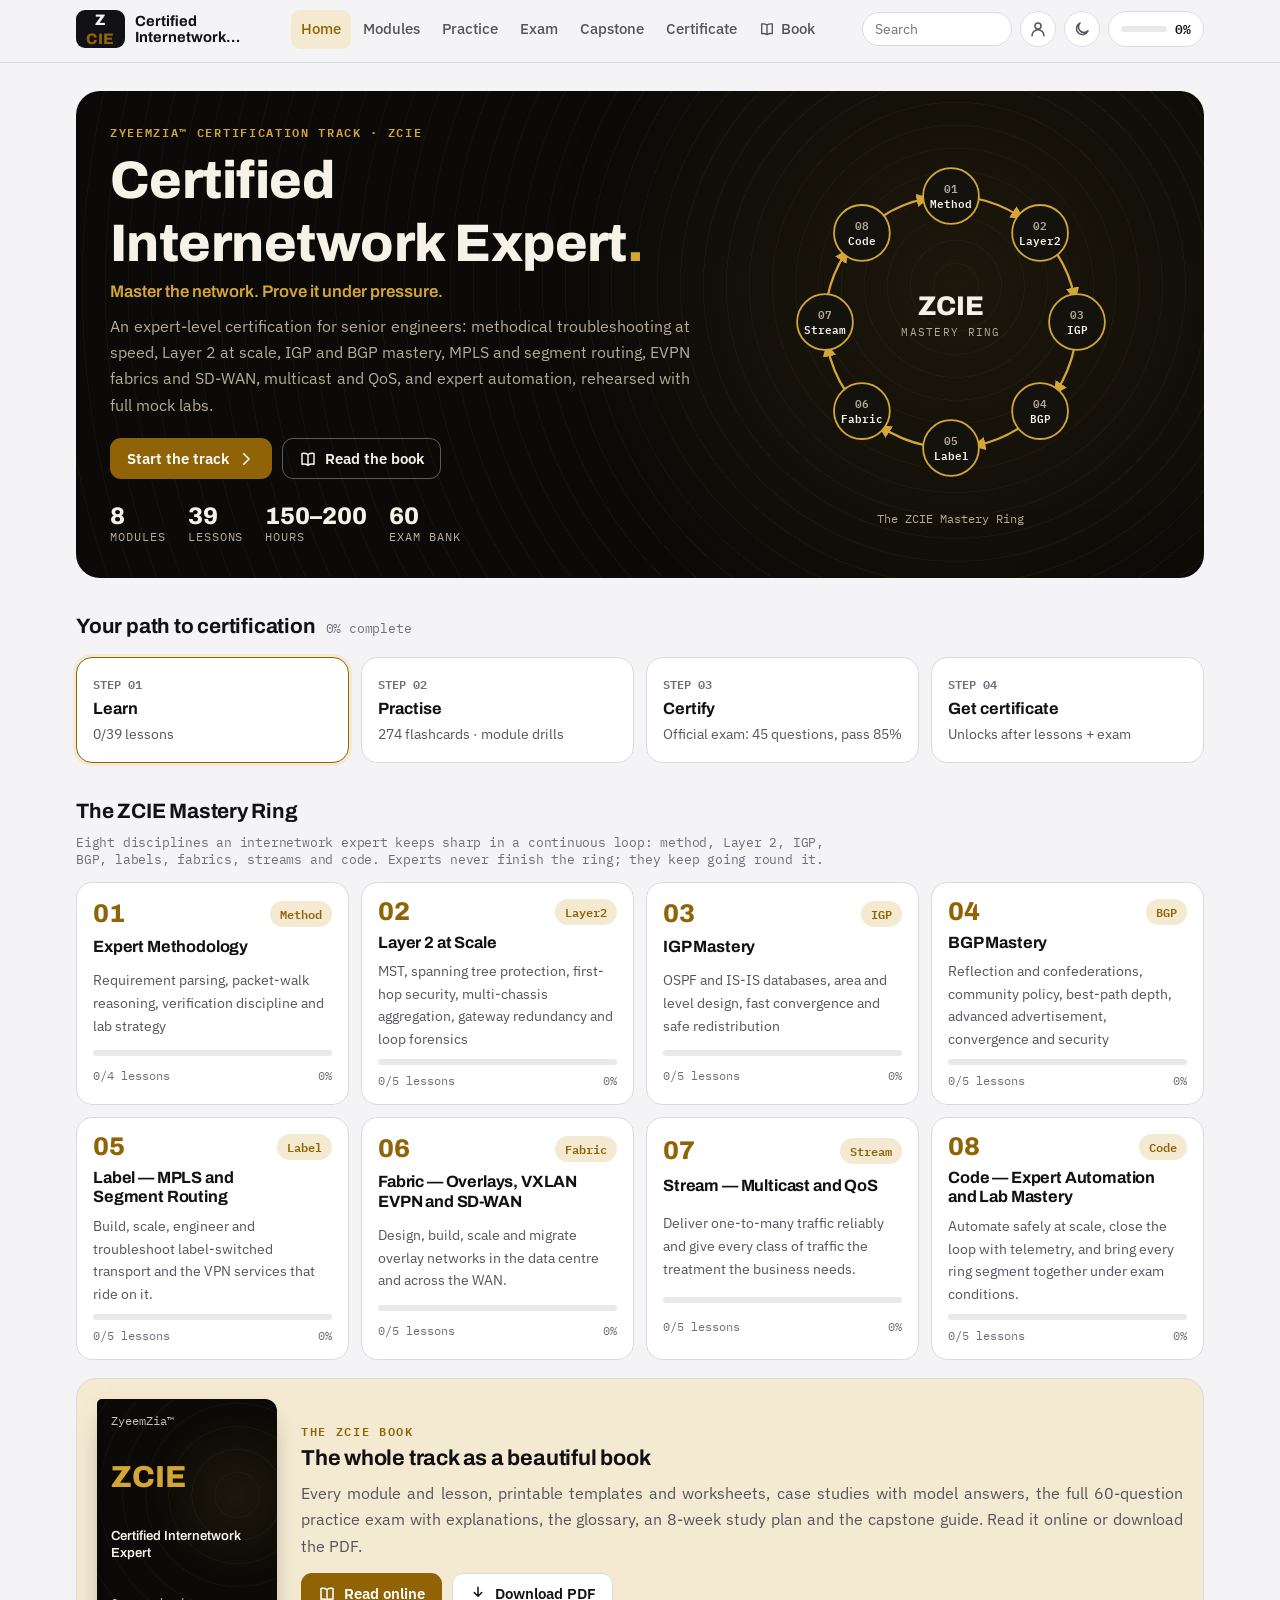
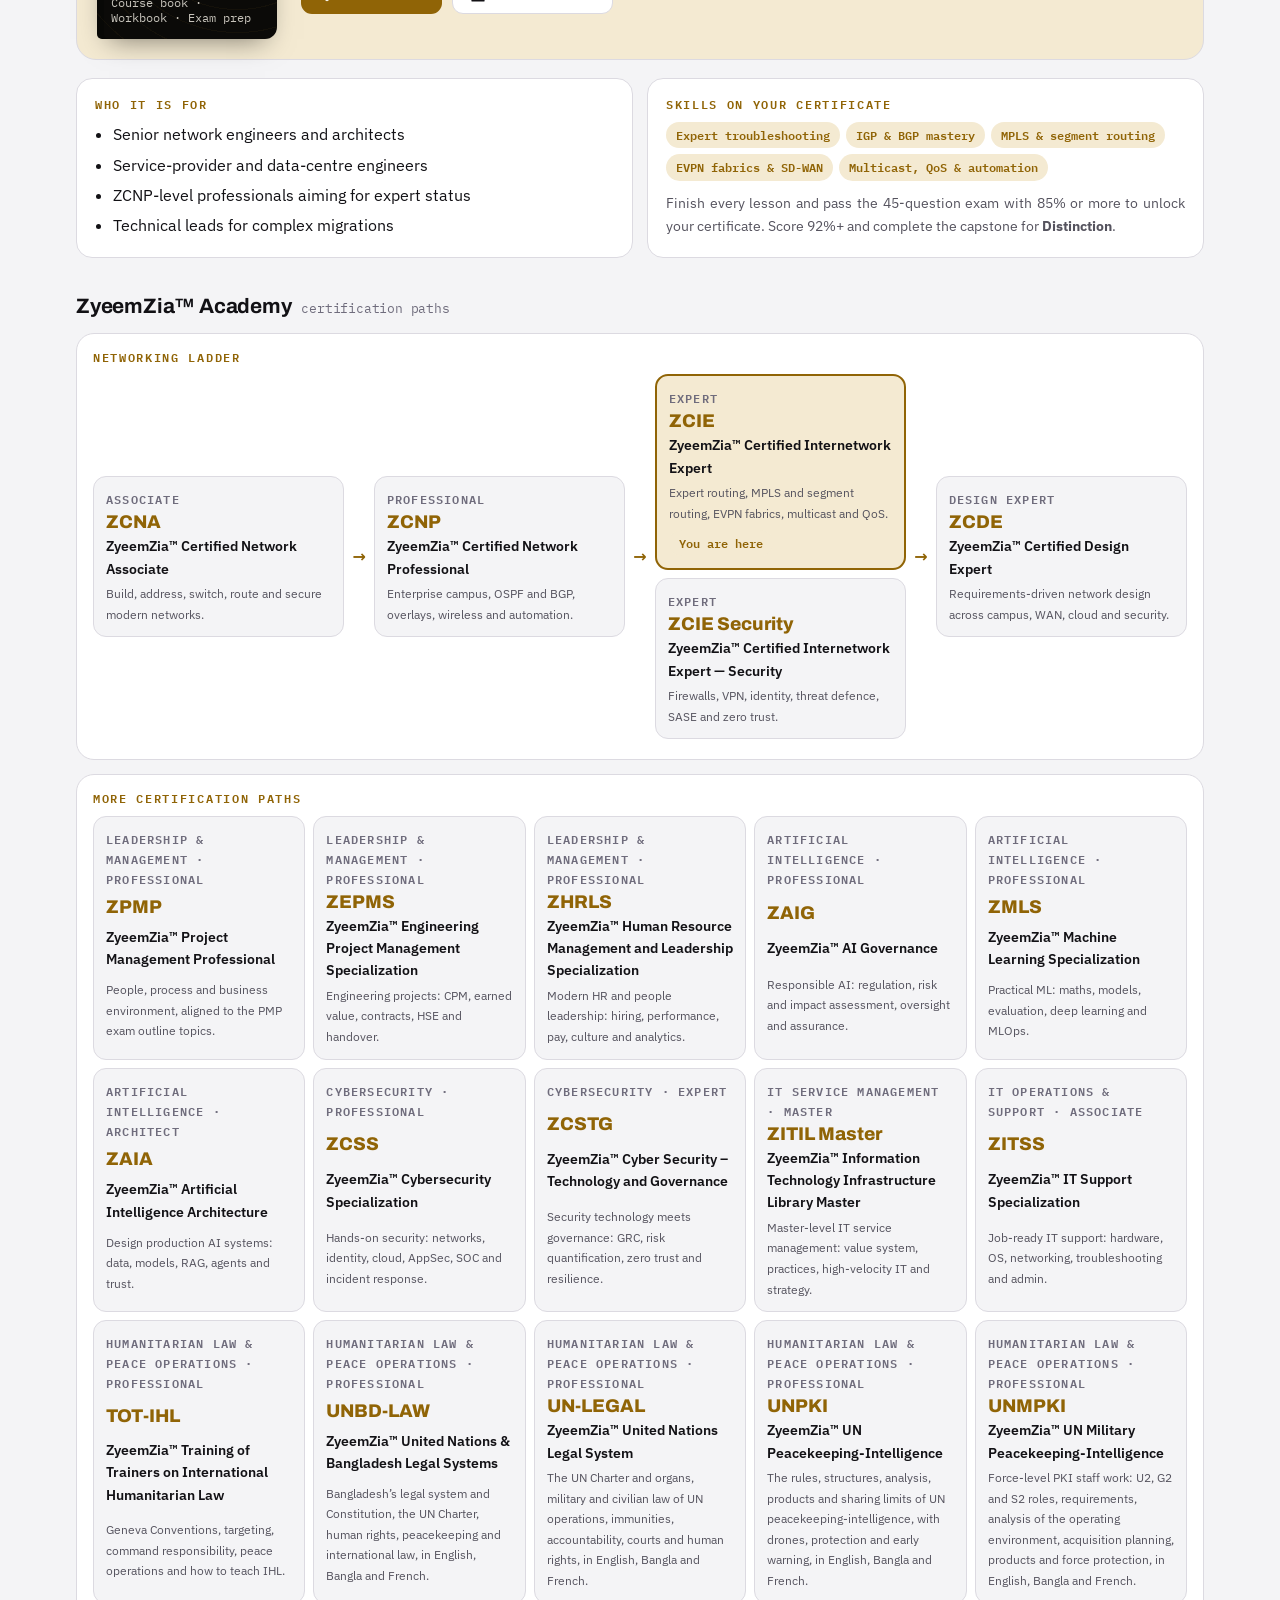
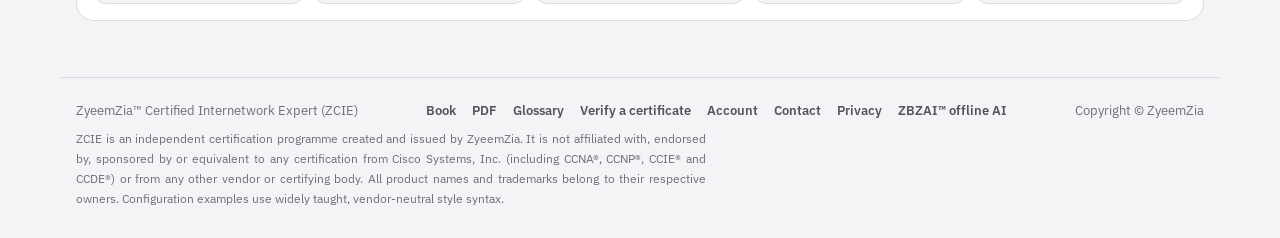
==== commit b22838a4: "Readable sizes: text holds at 12px or more whatever the base size" ====
--- a/index.html
+++ b/index.html
@@ -24,7 +24,7 @@
 <link rel="stylesheet" href="theme.css?v=234f213d55">
 <link rel="preload" href="fonts/IBMPlexSans-400-latin-a68a20.woff2" as="font" type="font/woff2" crossorigin>
 <link rel="preload" href="fonts/Archivo-600-latin-79dc5e.woff2" as="font" type="font/woff2" crossorigin>
-<link rel="stylesheet" href="app.css?v=af9be1b363">
+<link rel="stylesheet" href="app.css?v=2059a68e38">
 </head>
 <body>
 <header class="topbar">
--- a/app.css
+++ b/app.css
@@ -1,6 +1,8 @@
 /* ZyeemZia certification engine — site styles. Colours and faces come from theme.css (per track). */
 /* Form controls use the page font; browsers otherwise fall back to Arial. */
 button, input, select, textarea { font-family: inherit; }
+/* Small print never drops below 12px on screen. */
+small { font-size: max(12px, .85em); }
 * { box-sizing: border-box; }
 [hidden] { display: none !important; }
 html { -webkit-text-size-adjust: 100%; }
@@ -12,7 +14,7 @@
 p { margin: 0; }
 code { font: .9em var(--f-mono); background: var(--surface-2); padding: 1px 6px; border-radius: 5px; }
 .muted { color: var(--ink-2); }
-.eyebrow { font: 600 .75rem/1.2 var(--f-mono); letter-spacing: .14em; text-transform: uppercase; color: var(--accent); }
+.eyebrow { font: 600 max(12px, .75rem)/1.2 var(--f-mono); letter-spacing: .14em; text-transform: uppercase; color: var(--accent); }
 
 /* ---------- chrome ---------- */
 .topbar { position: sticky; top: 0; padding-top: env(safe-area-inset-top, 0px); z-index: 30; background: color-mix(in srgb, var(--bg) 88%, transparent); backdrop-filter: blur(10px) saturate(1.3); -webkit-backdrop-filter: blur(10px) saturate(1.3); border-bottom: 1px solid var(--line); }
@@ -22,7 +24,7 @@
 .brand-mark i { font-style: normal; color: var(--accent); }
 .brand-text { display: flex; flex-direction: column; line-height: 1.15; }
 .brand-text b { font: 700 .92rem var(--f-display); }
-.brand-text small { font: 500 .75rem var(--f-mono); color: var(--ink-2); letter-spacing: .04em; }
+.brand-text small { font: 500 max(12px, .75rem) var(--f-mono); color: var(--ink-2); letter-spacing: .04em; }
 .mainnav { display: flex; gap: 2px; margin-left: 8px; }
 .mainnav a { text-decoration: none; color: var(--ink-2); padding: 7px 10px; border-radius: 9px; font-weight: 500; font-size: .93rem; white-space: nowrap; display: inline-flex; gap: 6px; align-items: center; }
 .mainnav a:hover { background: var(--surface-2); color: var(--ink); }
@@ -40,7 +42,7 @@
 .site-foot { max-width: 1160px; margin: 0 auto; padding-block: 22px 28px; padding-left: max(16px, env(safe-area-inset-left, 0px)); padding-right: max(16px, env(safe-area-inset-right, 0px)); border-top: 1px solid var(--line); color: var(--ink-3); font-size: .82rem; display: grid; gap: 8px; }
 .site-foot .row { display: flex; gap: 8px 18px; flex-wrap: wrap; justify-content: space-between; }
 .site-foot a { color: var(--ink-2); text-decoration: none; font-weight: 600; }
-.site-foot .disc { font-size: .76rem; max-width: 90ch; }
+.site-foot .disc { font-size: max(12px, .76rem); max-width: 90ch; }
 
 /* ---------- common ---------- */
 .btn { display: inline-flex; align-items: center; justify-content: center; gap: 8px; border: 1px solid var(--line); background: var(--surface); color: var(--ink); padding: 10px 16px; border-radius: 11px; cursor: pointer; font-weight: 600; text-decoration: none; font-size: .95rem; line-height: 1.25; }
@@ -51,7 +53,7 @@
 .btn-ghost { background: none; border-color: transparent; color: var(--ink-2); }
 .btn-sm { padding: 6px 11px; font-size: .85rem; border-radius: 9px; }
 .btn[disabled] { opacity: .45; cursor: not-allowed; }
-.chip { display: inline-flex; align-items: center; gap: 5px; padding: 3px 10px; border-radius: 999px; font: 600 .76rem var(--f-mono); background: var(--surface-2); color: var(--ink-2); white-space: nowrap; }
+.chip { display: inline-flex; align-items: center; gap: 5px; padding: 3px 10px; border-radius: 999px; font: 600 max(12px, .76rem) var(--f-mono); background: var(--surface-2); color: var(--ink-2); white-space: nowrap; }
 .chip.ok { background: var(--good-soft); color: var(--good); }
 .chip.acc { background: var(--accent-soft); color: var(--accent); }
 .chips { display: flex; flex-wrap: wrap; gap: 6px; }
@@ -78,14 +80,14 @@
 .hero-stats { display: flex; gap: 22px; flex-wrap: wrap; margin-top: 24px; }
 .hero-stats div { display: grid; }
 .hero-stats b { font: 800 1.5rem var(--f-display); color: var(--hero-ink); font-variant-numeric: tabular-nums; }
-.hero-stats span { font: 500 .75rem var(--f-mono); color: var(--hero-ink-2); text-transform: uppercase; letter-spacing: .08em; }
+.hero-stats span { font: 500 max(12px, .75rem) var(--f-mono); color: var(--hero-ink-2); text-transform: uppercase; letter-spacing: .08em; }
 .hero-sig { display: grid; justify-items: center; gap: 8px; }
 .hero-sig .sg { width: 100%; max-width: 360px; height: auto; }
-.hero-sig figcaption { font: 500 .78rem var(--f-mono); color: var(--hero-ink-2); text-align: center; }
+.hero-sig figcaption { font: 500 max(12px, .78rem) var(--f-mono); color: var(--hero-ink-2); text-align: center; }
 
 .path { display: grid; grid-template-columns: repeat(4, minmax(0, 1fr)); gap: 12px; margin-top: 18px; }
 .path-step { padding: 16px; border-radius: 16px; background: var(--surface); border: 1px solid var(--line); display: grid; gap: 6px; position: relative; }
-.path-step .n { font: 700 .75rem var(--f-mono); color: var(--ink-3); }
+.path-step .n { font: 700 max(12px, .75rem) var(--f-mono); color: var(--ink-3); }
 .path-step b { font: 700 1.02rem var(--f-display); }
 .path-step small { color: var(--ink-2); font-size: .85rem; }
 .path-step.done { border-color: var(--good); }
@@ -99,7 +101,7 @@
 .mod-num { font: 800 1.6rem/1 var(--f-display); color: var(--accent); }
 .mod-card h3 { font-size: 1.02rem; }
 .mod-card p { font-size: .86rem; color: var(--ink-2); }
-.mod-card .meta { display: flex; justify-content: space-between; font: 500 .75rem var(--f-mono); color: var(--ink-3); }
+.mod-card .meta { display: flex; justify-content: space-between; font: 500 max(12px, .75rem) var(--f-mono); color: var(--ink-3); }
 .book-banner { display: grid; grid-template-columns: 180px minmax(0, 1fr); gap: 24px; align-items: center; padding: 20px; border-radius: 20px; background: var(--accent-soft); border: 1px solid var(--line); margin-top: 18px; }
 .bb-cover { aspect-ratio: 3/4; border-radius: 5px 12px 12px 5px; background: var(--hero-bg); color: var(--hero-ink); padding: 14px; display: flex; flex-direction: column; justify-content: space-between; text-decoration: none; box-shadow: inset 7px 0 0 rgba(0,0,0,.25), 0 12px 26px -12px rgba(0,0,0,.5); position: relative; overflow: hidden; transition: transform .2s; }
 .bb-cover:hover { transform: rotate(-2deg) translateY(-3px); }
@@ -107,7 +109,7 @@
 .bb-cover > *:not(.motif) { position: relative; }
 .bb-cover b { font: 800 1.9rem/1 var(--f-display); color: var(--hero-accent); }
 .bb-cover span { font: 600 .82rem/1.3 var(--f-display); }
-.bb-cover small { font: 500 .75rem var(--f-mono); opacity: .8; }
+.bb-cover small { font: 500 max(12px, .75rem) var(--f-mono); opacity: .8; }
 .bb-text { display: grid; gap: 8px; min-width: 0; }
 .bb-text h2 { font-size: 1.35rem; }
 .two { display: grid; grid-template-columns: minmax(0, 1fr) minmax(0, 1fr); gap: 14px; }
@@ -138,7 +140,7 @@
 .blk-title { font-size: 1.12rem; margin-bottom: 8px; }
 .b-text { font-size: 1.04rem; }
 .callout { padding: 14px 16px; border-radius: 14px; border-left: 4px solid var(--c); background: color-mix(in srgb, var(--c) 9%, var(--surface)); }
-.callout .ct { font: 700 .75rem var(--f-mono); letter-spacing: .12em; text-transform: uppercase; color: var(--c); display: block; margin-bottom: 4px; }
+.callout .ct { font: 700 max(12px, .75rem) var(--f-mono); letter-spacing: .12em; text-transform: uppercase; color: var(--c); display: block; margin-bottom: 4px; }
 .callout b.h { display: block; font-family: var(--f-display); margin-bottom: 2px; }
 .callout.insight { --c: var(--accent-2); } .callout.warning { --c: var(--bad); } .callout.example { --c: var(--good); } .callout.pro { --c: var(--accent); } .callout.definition { --c: var(--ink-2); }
 .keypoints { padding: 16px 18px; border-radius: 14px; background: var(--surface); border: 1px solid var(--line); }
@@ -148,7 +150,7 @@
 .tbl { overflow-x: auto; border: 1px solid var(--line); border-radius: 14px; background: var(--surface); }
 table { width: 100%; border-collapse: collapse; font-size: .93rem; }
 th, td { text-align: left; padding: 9px 12px; border-bottom: 1px solid var(--line); vertical-align: top; }
-th { background: var(--surface-2); font: 600 .78rem var(--f-mono); letter-spacing: .04em; color: var(--ink-2); text-transform: uppercase; }
+th { background: var(--surface-2); font: 600 max(12px, .78rem) var(--f-mono); letter-spacing: .04em; color: var(--ink-2); text-transform: uppercase; }
 tr:last-child td { border-bottom: 0; }
 .steps { margin: 0; padding: 0; list-style: none; counter-reset: st; display: grid; gap: 10px; }
 .steps li { counter-increment: st; display: grid; grid-template-columns: 38px minmax(0, 1fr); gap: 12px; padding: 12px 14px; border-radius: 14px; background: var(--surface); border: 1px solid var(--line); }
@@ -170,7 +172,7 @@
 .flow-i + .flow-i::after { content: ""; position: absolute; left: -7px; top: calc(50% - 4px); border: 5px solid transparent; border-left-color: var(--accent); }
 .flow-i b { font: 700 .92rem var(--f-display); }
 .flow-i span { font-size: .82rem; color: var(--ink-2); }
-.flow-i .k { font: 700 .75rem var(--f-mono); color: var(--accent); }
+.flow-i .k { font: 700 max(12px, .75rem) var(--f-mono); color: var(--accent); }
 .layers { display: grid; gap: 6px; }
 .layer { display: grid; grid-template-columns: 170px minmax(0, 1fr); border-radius: 12px; overflow: hidden; border: 1px solid var(--line); background: var(--surface); }
 .layer > b { background: color-mix(in srgb, var(--accent) calc(var(--d) * 1%), var(--surface)); color: var(--ink); padding: 10px 12px; font: 700 .88rem var(--f-display); display: flex; align-items: center; }
@@ -178,7 +180,7 @@
 .layer .parts span { font: 500 .8rem var(--f-mono); padding: 3px 9px; border-radius: 7px; background: var(--surface-2); border: 1px solid var(--line); }
 .formula { display: grid; grid-template-columns: repeat(auto-fill, minmax(230px, 1fr)); gap: 10px; }
 .fm { padding: 14px; border-radius: 14px; background: var(--surface); border: 1px solid var(--line); display: grid; gap: 4px; }
-.fm small { font: 600 .75rem var(--f-mono); color: var(--ink-3); text-transform: uppercase; letter-spacing: .08em; }
+.fm small { font: 600 max(12px, .75rem) var(--f-mono); color: var(--ink-3); text-transform: uppercase; letter-spacing: .08em; }
 .fm code { font-size: 1rem; background: var(--accent-soft); color: var(--ink); padding: 6px 10px; justify-self: start; max-width: 100%; overflow-wrap: anywhere; white-space: normal; }
 .fm p { font-size: .88rem; color: var(--ink-2); }
 .case { border-radius: 16px; border: 1px solid var(--line); background: var(--surface); overflow: hidden; }
@@ -220,7 +222,7 @@
 .opts { display: grid; gap: 8px; }
 .opt { text-align: left; border: 1.5px solid var(--line); background: var(--bg); border-radius: 12px; padding: 11px 14px; cursor: pointer; display: grid; grid-template-columns: 28px minmax(0, 1fr); gap: 10px; align-items: start; }
 .opt:hover:not([disabled]) { border-color: var(--accent); }
-.opt .k { width: 26px; height: 26px; border-radius: 50%; background: var(--surface-2); display: grid; place-items: center; font: 700 .78rem var(--f-mono); }
+.opt .k { width: 26px; height: 26px; border-radius: 50%; background: var(--surface-2); display: grid; place-items: center; font: 700 max(12px, .78rem) var(--f-mono); }
 .opt.ok { border-color: var(--good); background: var(--good-soft); } .opt.ok .k { background: var(--good); color: var(--on-status, #fff); }
 .opt.no { border-color: var(--bad); background: var(--bad-soft); } .opt.no .k { background: var(--bad); color: var(--on-status, #fff); }
 .opt.sel { border-color: var(--accent); background: var(--accent-soft); } .opt.sel .k { background: var(--accent); color: var(--accent-ink); }
@@ -237,7 +239,7 @@
 .exam-bar { position: sticky; top: calc(env(safe-area-inset-top, 0px) + 62px); z-index: 5; display: flex; justify-content: space-between; align-items: center; gap: 10px; flex-wrap: wrap; padding: 10px 14px; border-radius: 14px; background: var(--surface); border: 1px solid var(--line); font: 600 .9rem var(--f-mono); }
 .timer.low { color: var(--bad); }
 .qmap { display: grid; grid-template-columns: repeat(auto-fill, minmax(34px, 1fr)); gap: 5px; }
-.qmap button { height: 32px; border-radius: 8px; border: 1px solid var(--line); background: var(--bg); cursor: pointer; font: 600 .78rem var(--f-mono); }
+.qmap button { height: 32px; border-radius: 8px; border: 1px solid var(--line); background: var(--bg); cursor: pointer; font: 600 max(12px, .78rem) var(--f-mono); }
 .qmap button.ans { background: var(--accent-soft); border-color: var(--accent); }
 .qmap button.flag { box-shadow: inset 0 -3px 0 var(--warn); }
 .qmap button.cur { outline: 2px solid var(--ink); }
@@ -260,7 +262,7 @@
 .req-i .st { width: 26px; height: 26px; border-radius: 50%; display: grid; place-items: center; background: var(--surface-2); color: var(--ink-3); font-weight: 800; }
 .req-i.ok .st { background: var(--good); color: var(--on-status, #fff); }
 .cert-tools { display: flex; gap: 10px; flex-wrap: wrap; align-items: end; margin: 16px 0; }
-.cert-tools label { display: grid; gap: 4px; font: 600 .78rem var(--f-mono); color: var(--ink-2); flex: 1 1 260px; }
+.cert-tools label { display: grid; gap: 4px; font: 600 max(12px, .78rem) var(--f-mono); color: var(--ink-2); flex: 1 1 260px; }
 .cert-tools input { padding: 11px 14px; border-radius: 11px; border: 1px solid var(--line); background: var(--surface); color: var(--ink); font: 16px var(--f-body); }
 .cert-canvas { width: 100%; height: auto; border-radius: 14px; box-shadow: 0 16px 40px -18px rgba(0,0,0,.45); display: block; }
 .cred { font: 600 .9rem var(--f-mono); }
@@ -313,7 +315,7 @@
 @media (max-width: 860px) {
   .mainnav { display: none; }
   .tabbar { display: grid; grid-template-columns: repeat(5, minmax(0, 1fr)); position: fixed; left: 0; right: 0; bottom: 0; z-index: 40; background: var(--surface); border-top: 1px solid var(--line); padding-bottom: env(safe-area-inset-bottom, 0px); padding-left: env(safe-area-inset-left, 0px); padding-right: env(safe-area-inset-right, 0px); }
-  .tabbar a { display: flex; flex-direction: column; align-items: center; gap: 2px; padding: 8px 2px 7px; text-decoration: none; color: var(--ink-2); font-size: .75rem; font-weight: 600; }
+  .tabbar a { display: flex; flex-direction: column; align-items: center; gap: 2px; padding: 8px 2px 7px; text-decoration: none; color: var(--ink-2); font-size: max(12px, .75rem); font-weight: 600; }
   .tabbar a[aria-current="page"] { color: var(--accent); }
   .site-foot { padding-bottom: calc(84px + env(safe-area-inset-bottom, 0px)); }
   .toast { bottom: calc(80px + env(safe-area-inset-bottom, 0px)); }
@@ -344,7 +346,7 @@
 
 /* ---------- CLI labs ---------- */
 .cli-win { border-radius: 14px; overflow: hidden; border: 1px solid #1f2633; background: #0d1117; box-shadow: 0 10px 24px -16px rgba(0,0,0,.6); }
-.cli-bar { display: flex; align-items: center; gap: 7px; padding: 8px 12px; background: #161b22; color: #9da7b3; font: 600 .78rem var(--f-mono); }
+.cli-bar { display: flex; align-items: center; gap: 7px; padding: 8px 12px; background: #161b22; color: #9da7b3; font: 600 max(12px, .78rem) var(--f-mono); }
 .cli-bar i { width: 11px; height: 11px; border-radius: 50%; background: #ff5f56; } .cli-bar i:nth-child(2) { background: #ffbd2e; } .cli-bar i:nth-child(3) { background: #27c93f; }
 .cli-bar span { margin-left: 8px; flex: 1; min-width: 0; overflow: hidden; text-overflow: ellipsis; white-space: nowrap; }
 .cli-bar .cli-copy { background: #21262d; color: #c9d1d9; border-color: #30363d; }
@@ -353,11 +355,11 @@
 .cli-note { font-size: .88rem; color: var(--ink-2); margin-top: 6px; }
 /* ---------- subnet calculator ---------- */
 .tool-subnet { padding: 18px; border-radius: 16px; border: 2px solid var(--accent-2); background: var(--surface); display: grid; gap: 12px; }
-.sn-in { display: grid; gap: 4px; font: 600 .78rem var(--f-mono); color: var(--ink-2); max-width: 340px; }
+.sn-in { display: grid; gap: 4px; font: 600 max(12px, .78rem) var(--f-mono); color: var(--ink-2); max-width: 340px; }
 .sn-in input { padding: 11px 14px; border-radius: 11px; border: 1px solid var(--line); background: var(--bg); color: var(--ink); font: 600 1.05rem var(--f-mono); }
 .sn-grid { display: grid; grid-template-columns: repeat(auto-fill, minmax(170px, 1fr)); gap: 8px; }
 .sn-grid div { padding: 10px 12px; border-radius: 10px; background: var(--surface-2); display: grid; gap: 2px; min-width: 0; }
-.sn-grid small { font: 600 .75rem var(--f-mono); color: var(--ink-3); text-transform: uppercase; letter-spacing: .06em; }
+.sn-grid small { font: 600 max(12px, .75rem) var(--f-mono); color: var(--ink-3); text-transform: uppercase; letter-spacing: .06em; }
 .sn-grid b { font: 600 .95rem var(--f-mono); overflow-wrap: anywhere; }
 /* ---------- academy ladder ---------- */
 .academy { display: grid; grid-template-columns: minmax(0, 2.4fr) minmax(0, 1fr); gap: 14px; }
@@ -374,9 +376,9 @@
 .ac-card.soon b { color: var(--ink-2); }
 .ac-card.soon .chip { justify-self: start; }
 .ac-card b { font: 800 1.15rem var(--f-display); color: var(--accent); }
-.ac-lv { font: 600 .75rem var(--f-mono); text-transform: uppercase; letter-spacing: .1em; color: var(--ink-3); }
+.ac-lv { font: 600 max(12px, .75rem) var(--f-mono); text-transform: uppercase; letter-spacing: .1em; color: var(--ink-3); }
 .ac-n { font-size: .85rem; font-weight: 600; }
-.ac-card small { font-size: .78rem; color: var(--ink-2); }
+.ac-card small { font-size: max(12px, .78rem); color: var(--ink-2); }
 .ac-card .chip { justify-self: start; margin-top: 4px; }
 @media (max-width: 860px) { .academy { grid-template-columns: 1fr; } }
 /* ---------- new signature diagrams ---------- */
@@ -431,7 +433,7 @@
 .cert-name { flex: 1 1 100%; margin: 0; }
 .vf-big { font-size: clamp(2.2rem, 7vw, 3.4rem); }
 dl.vf { display: grid; grid-template-columns: max-content minmax(0, 1fr); gap: 10px 20px; margin: 0; }
-dl.vf dt { font: 600 .78rem var(--f-mono); color: var(--ink-3); text-transform: uppercase; letter-spacing: .04em; padding-top: 3px; }
+dl.vf dt { font: 600 max(12px, .78rem) var(--f-mono); color: var(--ink-3); text-transform: uppercase; letter-spacing: .04em; padding-top: 3px; }
 dl.vf dd { margin: 0; font-weight: 600; overflow-wrap: anywhere; }
 @media (max-width: 560px) { dl.vf { grid-template-columns: minmax(0, 1fr); gap: 2px; } dl.vf dd { margin-bottom: 10px; } }
 
@@ -525,7 +527,7 @@
 .tl::before { content: ""; position: absolute; left: 6px; right: 6px; top: 7px; height: 3px; border-radius: 3px; background: linear-gradient(90deg, var(--accent), var(--accent-2)); }
 .tl li { position: relative; min-width: 0; }
 .tl li::before { content: ""; position: absolute; top: -21px; left: 0; width: 11px; height: 11px; border-radius: 50%; background: var(--surface); border: 3px solid var(--accent); }
-.tl-when { display: block; font: 700 .75rem var(--f-mono); letter-spacing: .06em; color: var(--accent); text-transform: uppercase; }
+.tl-when { display: block; font: 700 max(12px, .75rem) var(--f-mono); letter-spacing: .06em; color: var(--accent); text-transform: uppercase; }
 .tl b { display: block; font-family: var(--f-display); font-size: .95rem; line-height: 1.3; margin: 2px 0 3px; }
 .tl p { margin: 0; font-size: .86rem; color: var(--ink-2); line-height: 1.45; }
 .tl.tl-v { grid-template-columns: minmax(0, 1fr); padding: 0 0 0 26px; gap: 12px; }
@@ -534,13 +536,13 @@
 /* matrix */
 .mx { display: grid; grid-template-columns: 26px minmax(0, 1fr); gap: 6px 8px; }
 .mx-y { display: flex; align-items: center; justify-content: center; }
-.mx-y span { writing-mode: vertical-rl; transform: rotate(180deg); font: 700 .75rem var(--f-mono); letter-spacing: .1em; text-transform: uppercase; color: var(--ink-3); white-space: nowrap; }
+.mx-y span { writing-mode: vertical-rl; transform: rotate(180deg); font: 700 max(12px, .75rem) var(--f-mono); letter-spacing: .1em; text-transform: uppercase; color: var(--ink-3); white-space: nowrap; }
 .mx-grid { display: grid; grid-template-columns: minmax(0, 1fr) minmax(0, 1fr); gap: 8px; }
 .mx-q { border: 1px solid var(--line); border-radius: 12px; padding: 12px 14px; background: var(--surface-2); min-width: 0; }
 .mx-q.q1 { background: var(--accent-soft); border-color: var(--accent); }
 .mx-q b { display: block; font-family: var(--f-display); font-size: .95rem; margin-bottom: 4px; }
 .mx-q ul { margin: 0; padding-left: 1.1em; font-size: .86rem; color: var(--ink-2); line-height: 1.45; }
-.mx-x { grid-column: 2; text-align: center; font: 700 .75rem var(--f-mono); letter-spacing: .1em; text-transform: uppercase; color: var(--ink-3); }
+.mx-x { grid-column: 2; text-align: center; font: 700 max(12px, .75rem) var(--f-mono); letter-spacing: .1em; text-transform: uppercase; color: var(--ink-3); }
 /* tree */
 .tree, .tree ul { list-style: none; margin: 0; padding: 0; display: flex; justify-content: center; }
 /* as wide as the space allows, never narrower than its words; wider trees scroll from the left edge */
@@ -557,7 +559,7 @@
 .tree > li { padding-top: 0; } .tree > li::before, .tree > li::after { display: none; }
 .tr-n { border: 1px solid var(--line); background: var(--surface-2); border-radius: 10px; padding: 8px 10px; text-align: center; max-width: 230px; }
 .tr-n b { display: block; font-family: var(--f-display); font-size: .88rem; line-height: 1.25; }
-.tr-n span { display: block; font-size: .76rem; color: var(--ink-2); line-height: 1.35; margin-top: 2px; }
+.tr-n span { display: block; font-size: max(12px, .76rem); color: var(--ink-2); line-height: 1.35; margin-top: 2px; }
 .tr-n.d0 { background: var(--accent); border-color: transparent; } .tr-n.d0 b, .tr-n.d0 span { color: var(--accent-ink); }
 .tr-n.d1 { background: var(--accent-soft); border-color: var(--accent); }
 @media (max-width: 700px) {
@@ -579,4 +581,4 @@
   .tree > li::before, .tree > li::after { display: none !important; }
   .tr-n { display: inline-block; text-align: left; max-width: 100%; }
 }
-.fig:has(.fig-scroll.more)::after { content: "↔  Swipe sideways to see the whole diagram"; display: block; margin-top: 8px; font: 600 .75rem var(--f-mono); letter-spacing: .04em; color: var(--ink-3); }
+.fig:has(.fig-scroll.more)::after { content: "↔  Swipe sideways to see the whole diagram"; display: block; margin-top: 8px; font: 600 max(12px, .75rem) var(--f-mono); letter-spacing: .04em; color: var(--ink-3); }
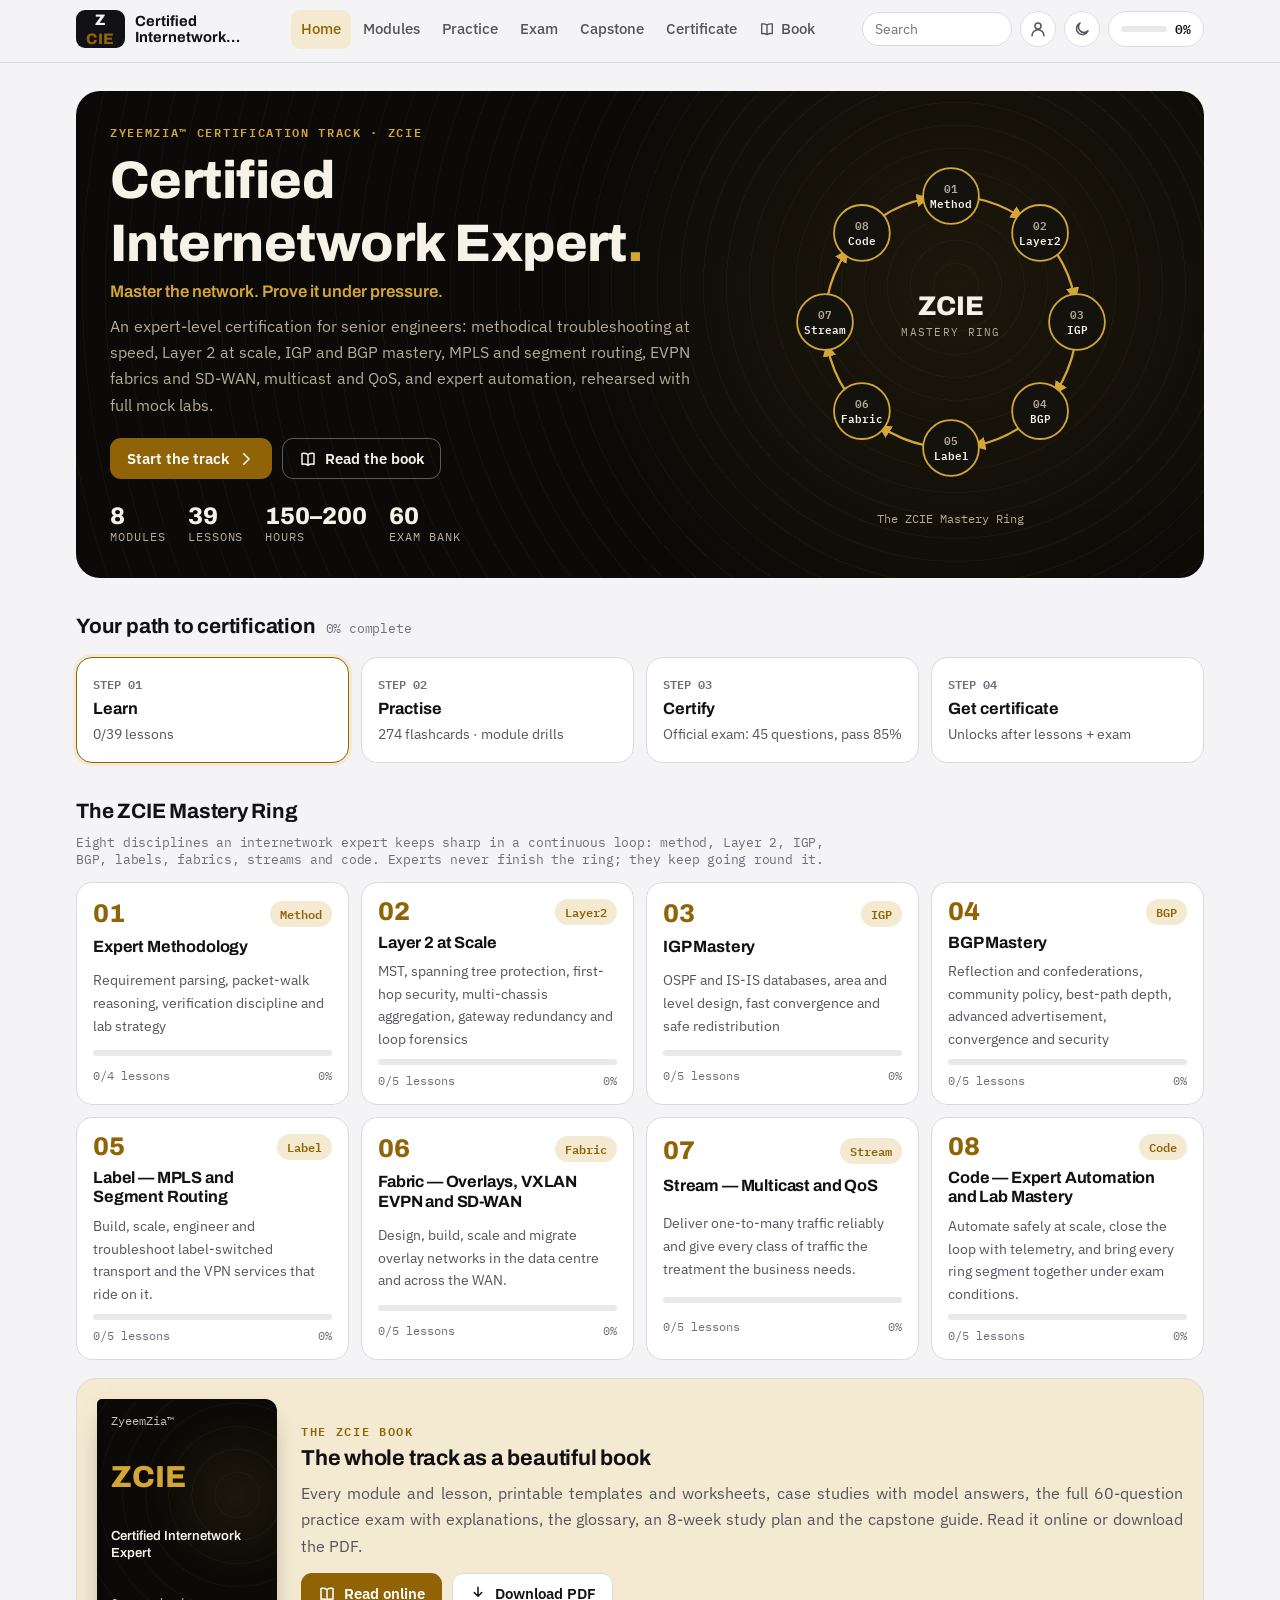
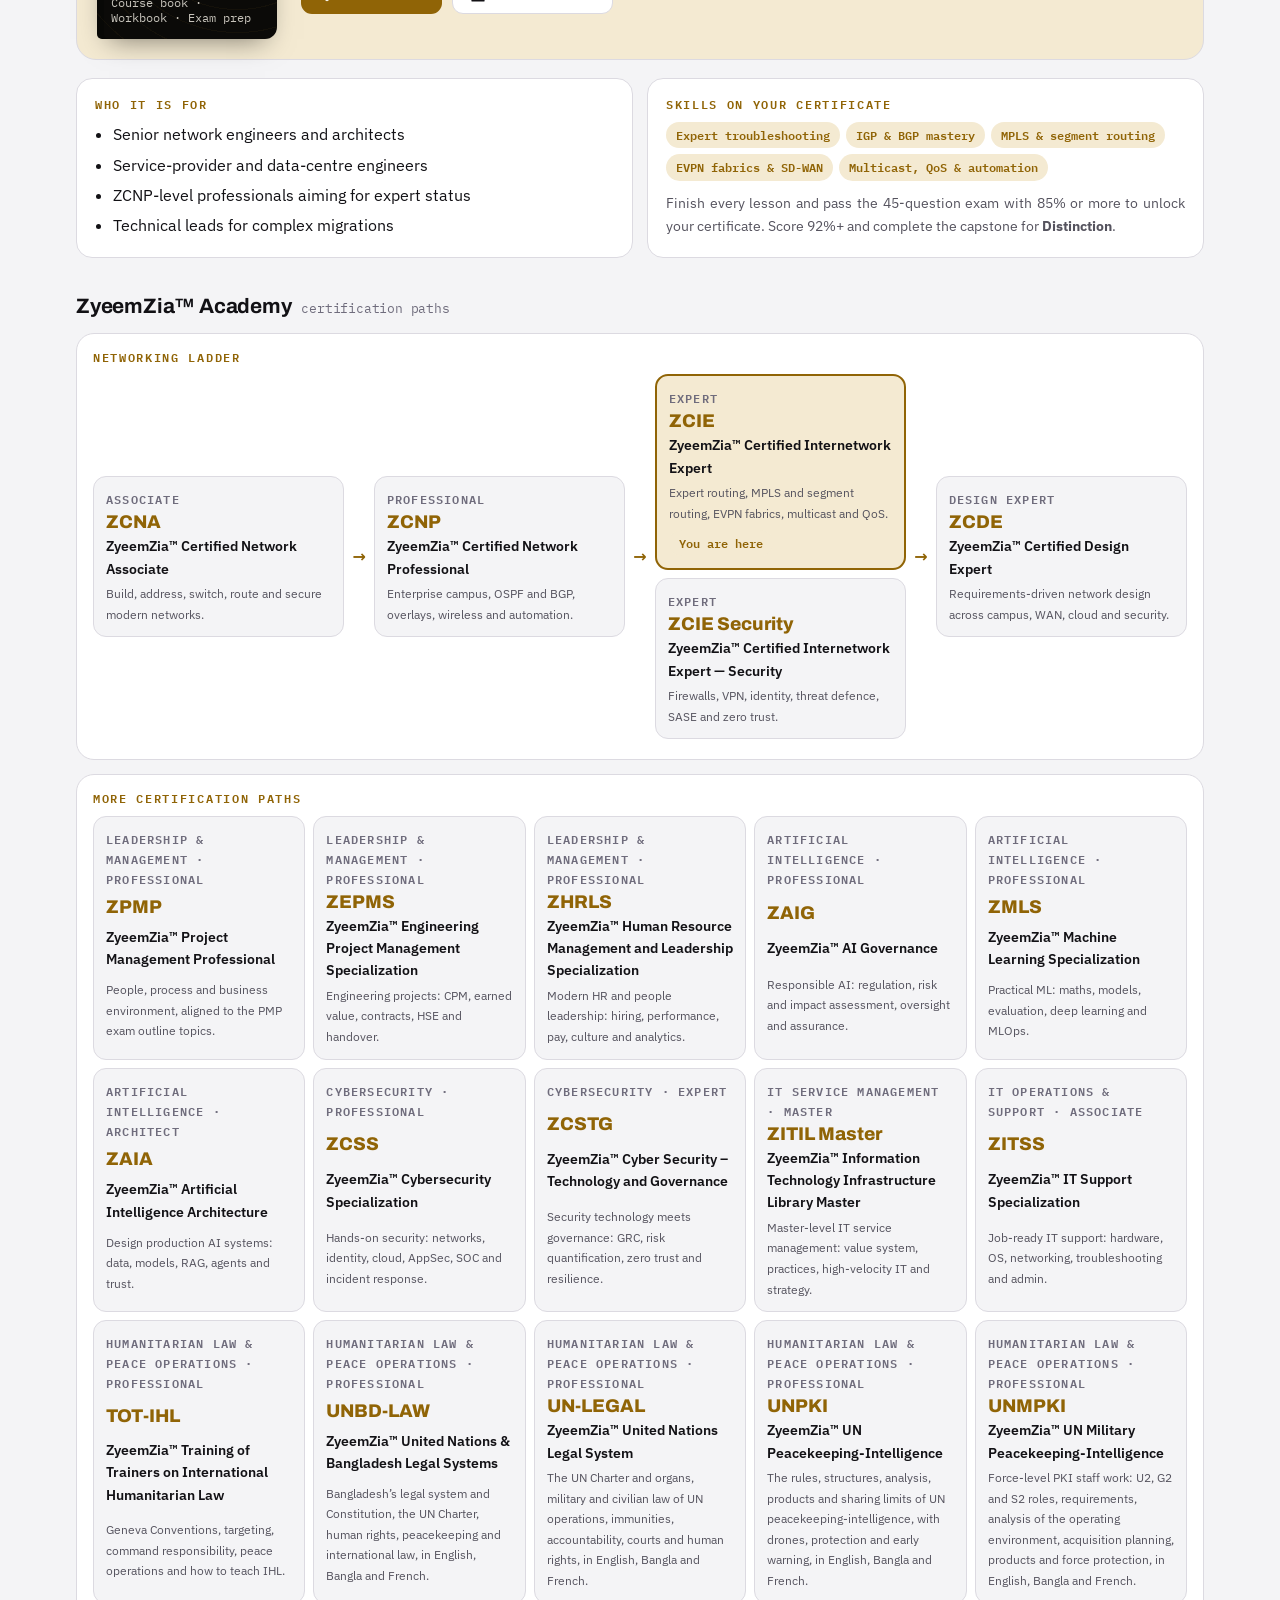
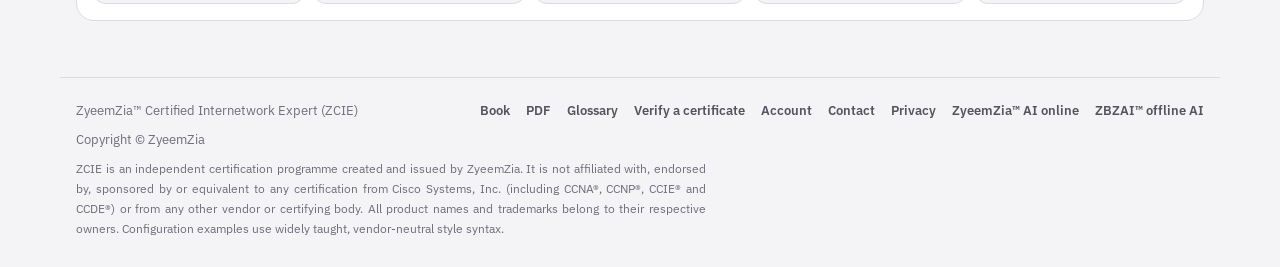
==== commit b6850f80: "Footer: ZyeemZia AI online and ZBZAI offline AI links side by side" ====
--- a/index.html
+++ b/index.html
@@ -43,7 +43,7 @@
 </header>
 <main id="view" class="view" tabindex="-1"><div class="boot" aria-label="Loading the course"><i></i><i></i><i></i></div></main>
 <footer class="site-foot">
-  <div class="row"><span>ZyeemZia™ Certified Internetwork Expert (ZCIE)</span><span style="display:flex;gap:16px;flex-wrap:wrap"><a href="book.html" target="_blank" rel="noopener">Book</a><a href="ZCIE-Book.pdf" download>PDF</a><a href="#glossary">Glossary</a><a href="#verify/">Verify a certificate</a><a href="#account">Account</a><a href="#contact">Contact</a><a href="privacy.html">Privacy</a><a href="https://zbzai.zyeemzia.com/" target="_blank" rel="noopener">ZBZAI™ offline AI</a></span><span>Copyright © ZyeemZia</span></div>
+  <div class="row"><span>ZyeemZia™ Certified Internetwork Expert (ZCIE)</span><span style="display:flex;gap:16px;flex-wrap:wrap"><a href="book.html" target="_blank" rel="noopener">Book</a><a href="ZCIE-Book.pdf" download>PDF</a><a href="#glossary">Glossary</a><a href="#verify/">Verify a certificate</a><a href="#account">Account</a><a href="#contact">Contact</a><a href="privacy.html">Privacy</a><a href="https://ai.zyeemzia.com/" target="_blank" rel="noopener">ZyeemZia™ AI online</a><a href="https://zbzai.zyeemzia.com/" target="_blank" rel="noopener">ZBZAI™ offline AI</a></span><span>Copyright © ZyeemZia</span></div>
   <p class="disc" id="disc"></p>
 </footer>
 <nav class="tabbar" id="tabbar" aria-label="Main mobile"></nav>
